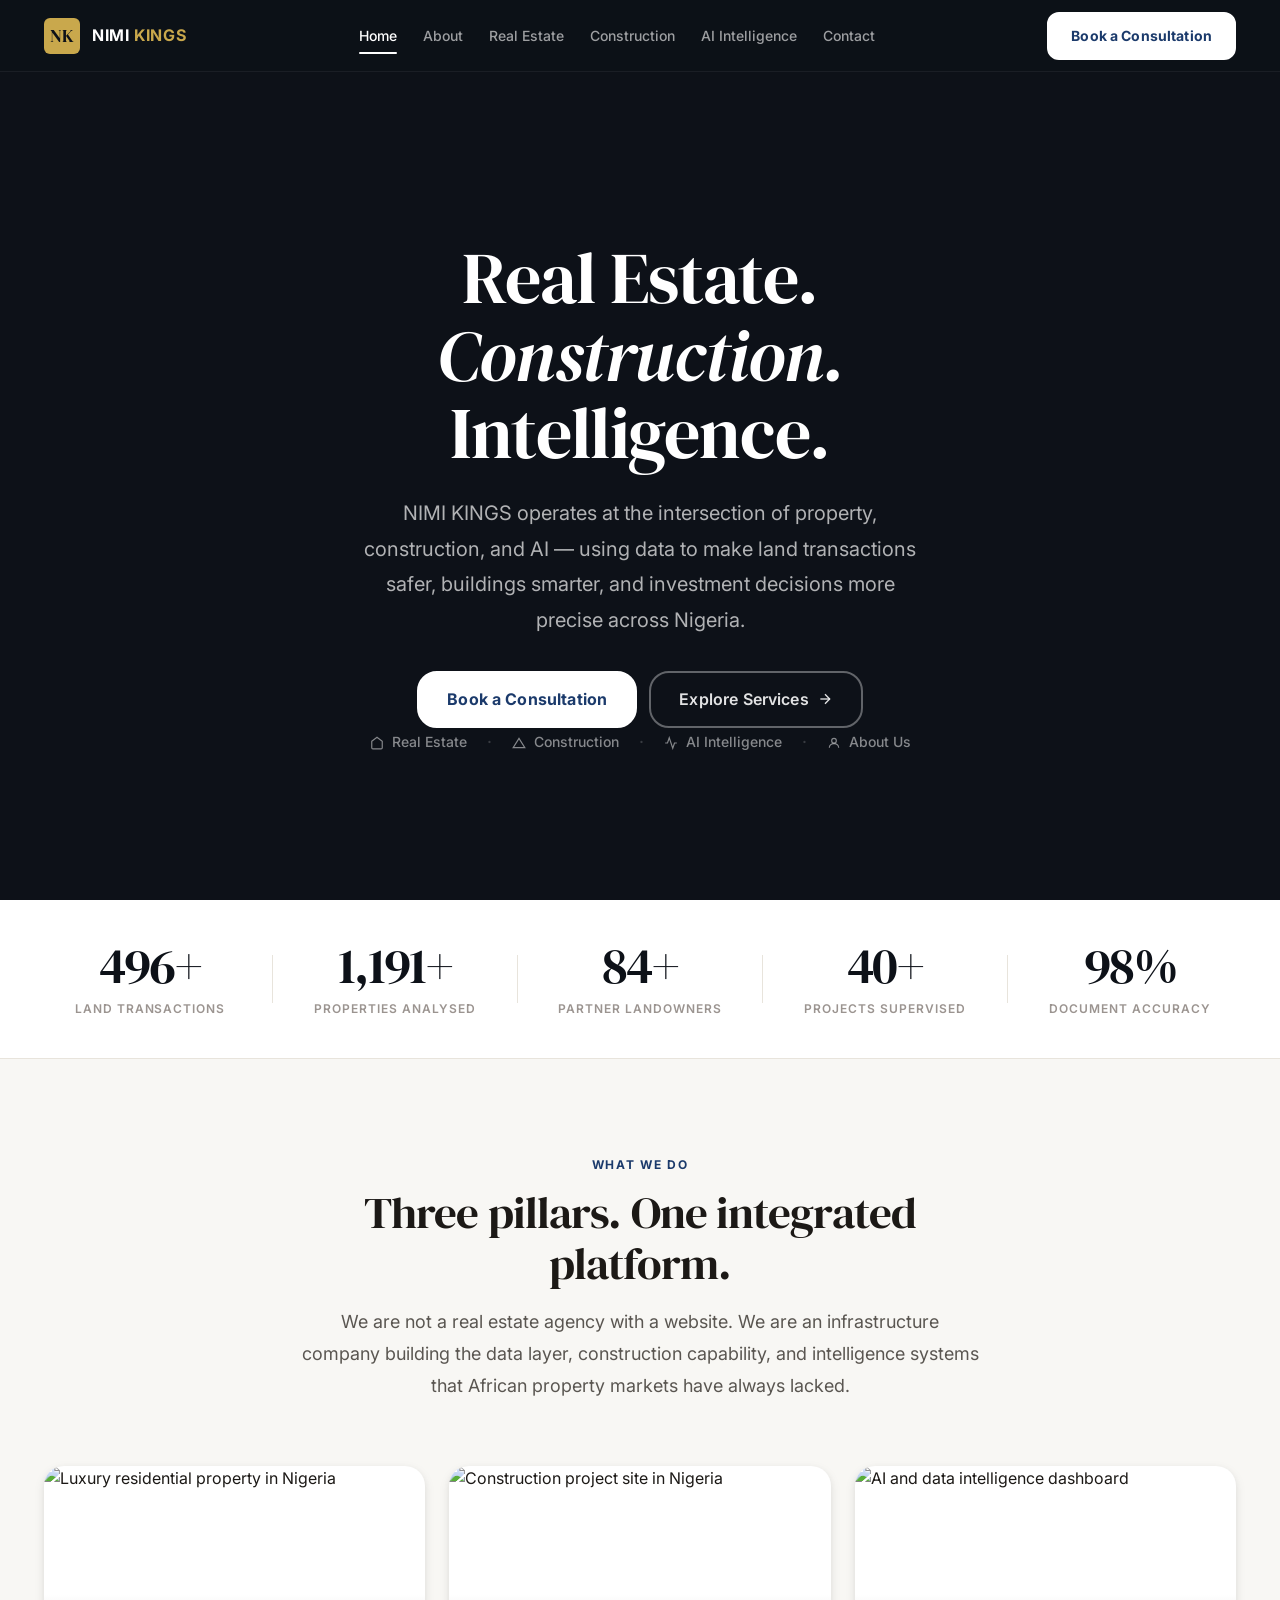
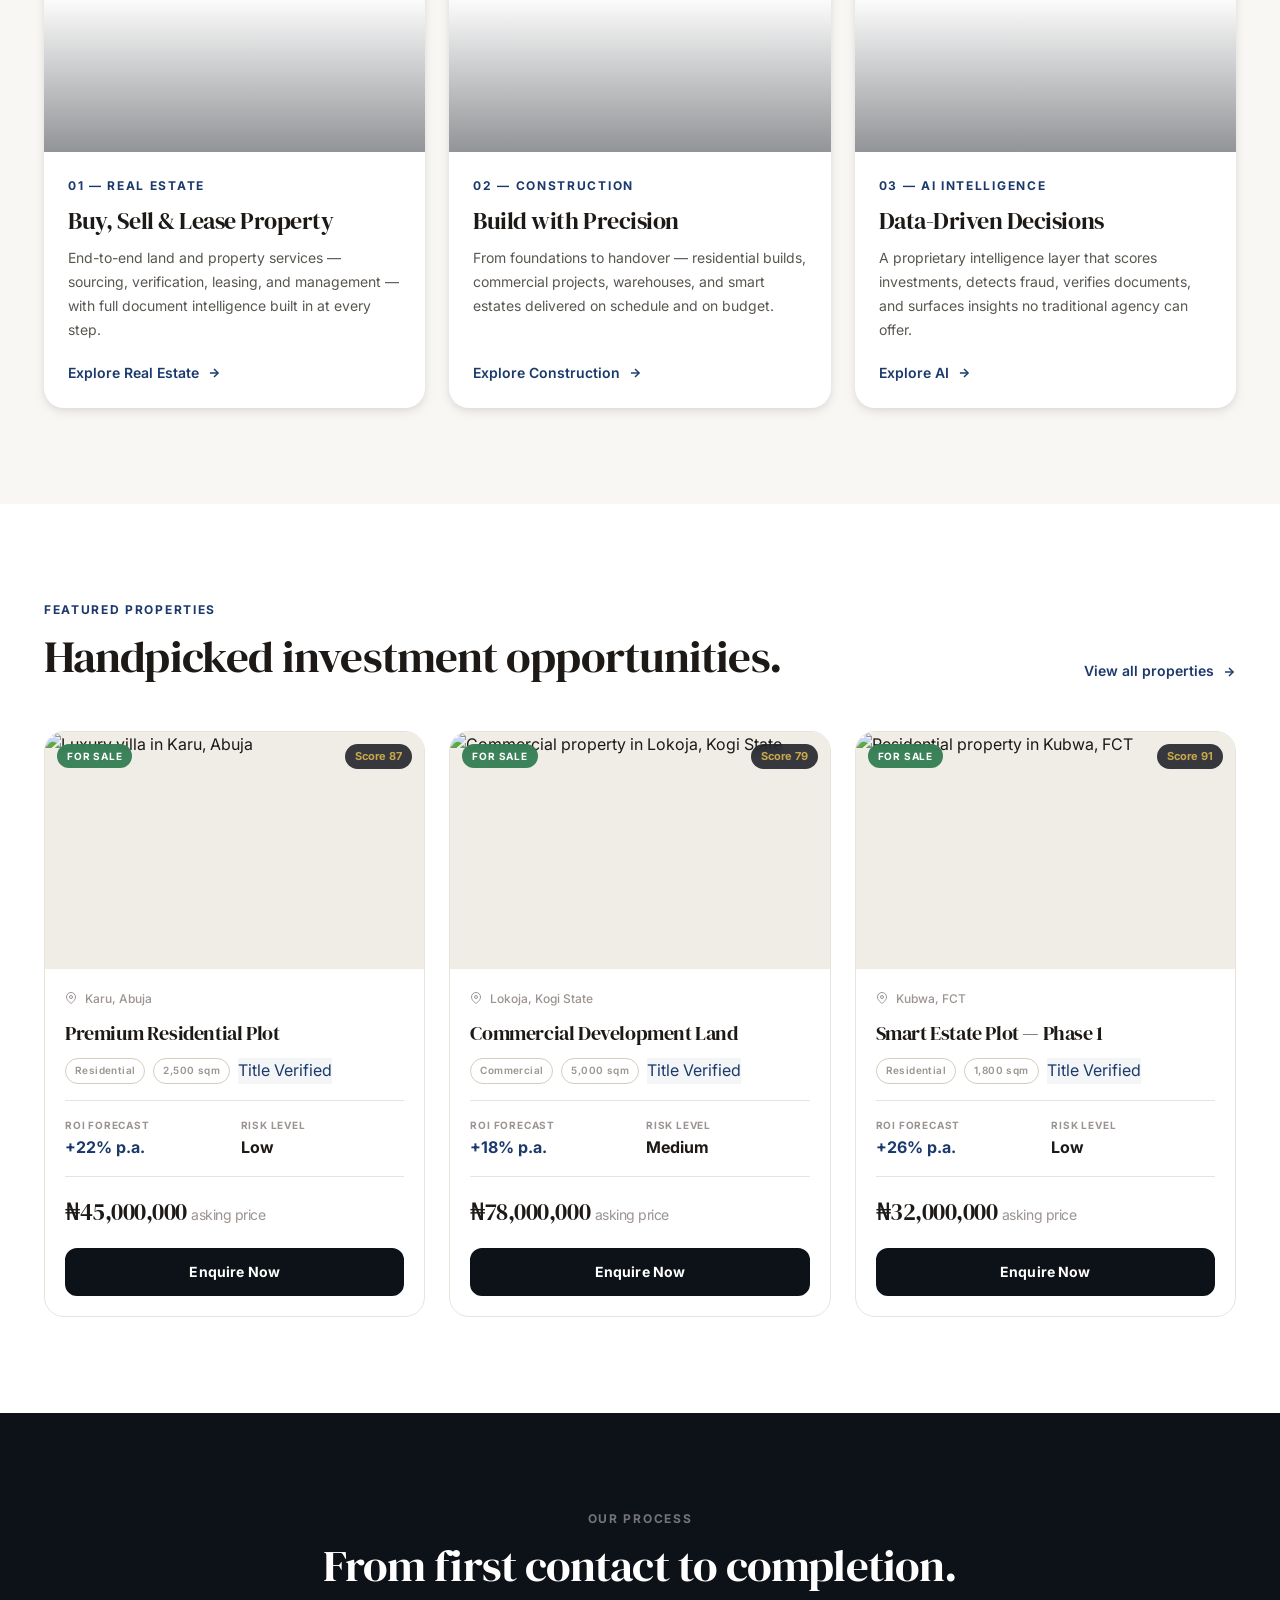
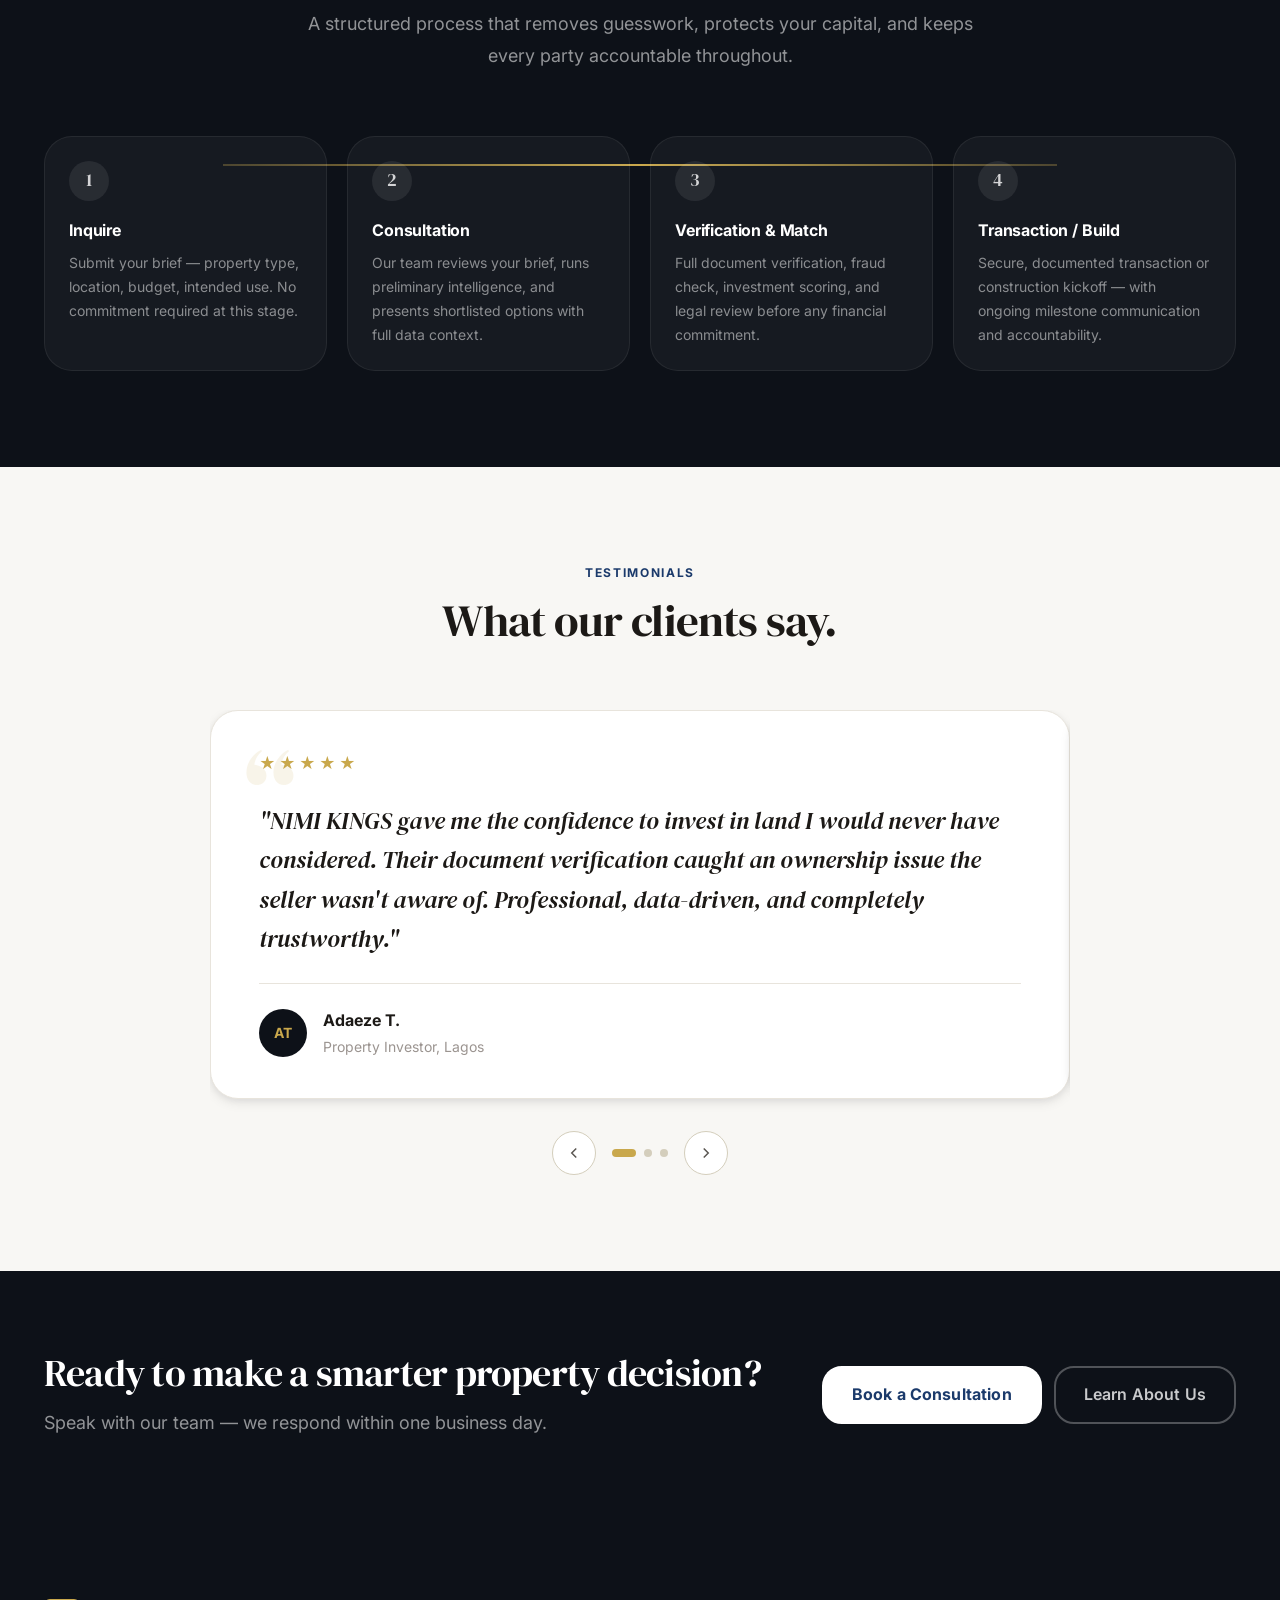
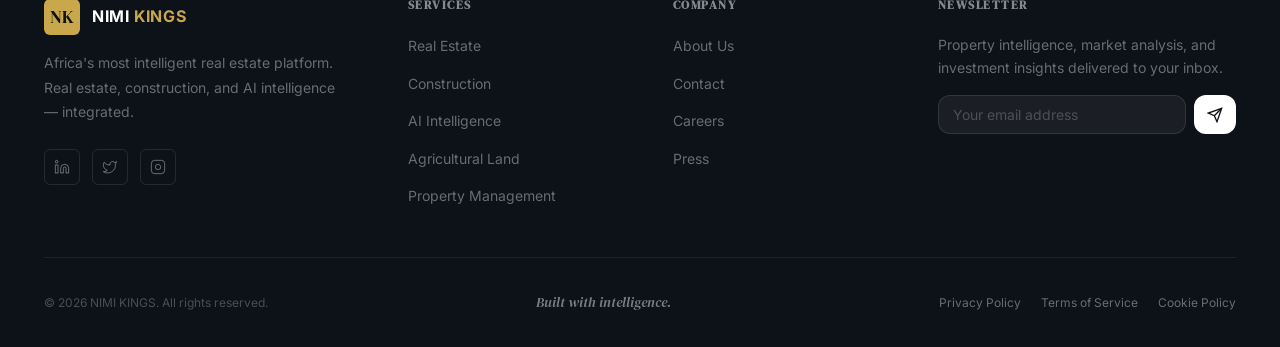
==== index.html @ 73f06b0c "first commit" ====
<!DOCTYPE html>
<html lang="en">
<head>
  <meta charset="UTF-8" />
  <meta name="viewport" content="width=device-width, initial-scale=1.0" />
  <meta name="description" content="NIMI KINGS — Africa's most intelligent real estate platform. Real estate, construction, and AI-powered property intelligence across Nigeria." />
  <title>NIMI KINGS — Real Estate. Construction. Intelligence.</title>
  <link rel="preconnect" href="https://fonts.googleapis.com" />
  <link rel="preconnect" href="https://fonts.gstatic.com" crossorigin />
  <link href="https://fonts.googleapis.com/css2?family=DM+Serif+Display:ital@0;1&family=Inter:wght@400;500;600;700;800&display=swap" rel="stylesheet" />
  <link rel="stylesheet" href="styles.css" />
</head>
<body>

  <!-- NAV -->
  <header class="site-header" id="site-header">
    <nav class="nav-container" aria-label="Main navigation">
      <a href="index.html" class="nav-logo" aria-label="NIMI KINGS home">
        <span class="logo-mark">NK</span>
        <span class="logo-text">NIMI <span class="logo-accent">KINGS</span></span>
      </a>
      <ul class="nav-links" role="list">
        <li><a href="index.html" class="nav-link active" aria-current="page">Home</a></li>
        <li><a href="about.html" class="nav-link">About</a></li>
        <li><a href="real-estate.html" class="nav-link">Real Estate</a></li>
        <li><a href="construction.html" class="nav-link">Construction</a></li>
        <li><a href="intelligence.html" class="nav-link">AI Intelligence</a></li>
        <li><a href="contact.html" class="nav-link">Contact</a></li>
      </ul>
      <div class="nav-actions">
        <a href="contact.html" class="btn btn-primary nav-cta">Book a Consultation</a>
        <button class="mobile-menu-toggle" id="mobile-menu-toggle" aria-label="Open menu" aria-expanded="false" aria-controls="mobile-nav" type="button">
          <span class="hamburger-bar"></span>
          <span class="hamburger-bar"></span>
          <span class="hamburger-bar"></span>
        </button>
      </div>
    </nav>
    <div class="mobile-nav" id="mobile-nav" aria-hidden="true">
      <ul class="mobile-nav-links" role="list">
        <li><a href="index.html" class="mobile-nav-link active" aria-current="page">Home</a></li>
        <li><a href="about.html" class="mobile-nav-link">About</a></li>
        <li><a href="real-estate.html" class="mobile-nav-link">Real Estate</a></li>
        <li><a href="construction.html" class="mobile-nav-link">Construction</a></li>
        <li><a href="intelligence.html" class="mobile-nav-link">AI Intelligence</a></li>
        <li><a href="contact.html" class="mobile-nav-link">Contact</a></li>
      </ul>
      <div class="mobile-nav-cta">
        <a href="contact.html" class="btn btn-primary btn-full">Book a Consultation</a>
      </div>
    </div>
  </header>

  <main>

    <!-- ============ HERO ============ -->
    <section class="hero" aria-label="Hero">
      <div class="hero-img-layer" aria-hidden="true" style="background-image: url('https://images.unsplash.com/photo-1600596542815-ffad4c1539a9?auto=format&fit=crop&w=1800&q=90');"></div>

      <div class="hero-inner">
        <div class="hero-center">
          <!-- <div class="hero-badge animate-fade-up">
            <span class="badge-dot" aria-hidden="true"></span>
            Africa's most intelligent property platform
          </div> -->
          <h1 class="hero-headline animate-fade-up delay-1">
            Real Estate.<br />
            <em>Construction.</em><br />
            Intelligence.
          </h1>
          <p class="hero-sub animate-fade-up delay-2">
            NIMI KINGS operates at the intersection of property, construction, and AI — using data to make land transactions safer, buildings smarter, and investment decisions more precise across Nigeria.
          </p>
          <div class="hero-actions animate-fade-up delay-3">
            <a href="contact.html" class="btn btn-gold btn-lg">Book a Consultation</a>
            <a href="real-estate.html" class="btn btn-ghost-white btn-lg">
              Explore Services
              <svg xmlns="http://www.w3.org/2000/svg" width="16" height="16" viewBox="0 0 24 24" fill="none" stroke="currentColor" stroke-width="2" aria-hidden="true"><line x1="5" y1="12" x2="19" y2="12"/><polyline points="12 5 19 12 12 19"/></svg>
            </a>
          </div>
          <nav class="hero-service-row animate-fade-up delay-4" aria-label="Quick links">
            <a href="real-estate.html" class="hero-service-link">
              <svg xmlns="http://www.w3.org/2000/svg" width="14" height="14" viewBox="0 0 24 24" fill="none" stroke="currentColor" stroke-width="2" aria-hidden="true"><path d="M3 9l9-7 9 7v11a2 2 0 0 1-2 2H5a2 2 0 0 1-2-2z"/></svg>
              Real Estate
            </a>
            <span class="hero-service-sep" aria-hidden="true">·</span>
            <a href="construction.html" class="hero-service-link">
              <svg xmlns="http://www.w3.org/2000/svg" width="14" height="14" viewBox="0 0 24 24" fill="none" stroke="currentColor" stroke-width="2" aria-hidden="true"><polygon points="2 20 22 20 12 4 2 20"/></svg>
              Construction
            </a>
            <span class="hero-service-sep" aria-hidden="true">·</span>
            <a href="intelligence.html" class="hero-service-link">
              <svg xmlns="http://www.w3.org/2000/svg" width="14" height="14" viewBox="0 0 24 24" fill="none" stroke="currentColor" stroke-width="2" aria-hidden="true"><polyline points="22 12 18 12 15 21 9 3 6 12 2 12"/></svg>
              AI Intelligence
            </a>
            <span class="hero-service-sep" aria-hidden="true">·</span>
            <a href="about.html" class="hero-service-link">
              <svg xmlns="http://www.w3.org/2000/svg" width="14" height="14" viewBox="0 0 24 24" fill="none" stroke="currentColor" stroke-width="2" aria-hidden="true"><circle cx="12" cy="8" r="4"/><path d="M4 20c0-4 3.6-7 8-7s8 3 8 7"/></svg>
              About Us
            </a>
          </nav>
        </div>

        <!-- JS carousel compat — visually hidden -->
        <div class="hero-cards" aria-hidden="true"></div>
      </div>

      <!-- Floating search bar -->
      <!-- <div class="hero-search-wrap" aria-label="Property search">
        <div class="hero-search">
          <div class="search-tabs" role="tablist" aria-label="Search type">
            <button class="search-tab active" role="tab" aria-selected="true" type="button">Buy</button>
            <button class="search-tab" role="tab" aria-selected="false" type="button">Rent</button>
            <button class="search-tab" role="tab" aria-selected="false" type="button">Build</button>
          </div>
          <div class="search-divider" aria-hidden="true"></div>
          <input class="search-input" type="text" placeholder="Enter a city, LGA, or property type…" aria-label="Search properties" />
          <button class="btn btn-dark" type="button" aria-label="Search">
            <svg xmlns="http://www.w3.org/2000/svg" width="16" height="16" viewBox="0 0 24 24" fill="none" stroke="currentColor" stroke-width="2.5" aria-hidden="true"><circle cx="11" cy="11" r="8"/><line x1="21" y1="21" x2="16.65" y2="16.65"/></svg>
            Search
          </button>
        </div>
      </div> -->
    </section>

    <!-- ============ STATS BAR ============ -->
    <section class="stats-bar" aria-label="Key metrics">
      <div class="container">
        <div class="stats-grid">
          <div class="stat-item animate-fade-up">
            <span class="stat-number" data-target="500" data-suffix="+">0+</span>
            <span class="stat-label">Land Transactions</span>
          </div>
          <div class="stat-divider" aria-hidden="true"></div>
          <div class="stat-item animate-fade-up delay-1">
            <span class="stat-number" data-target="1200" data-suffix="+">0+</span>
            <span class="stat-label">Properties Analysed</span>
          </div>
          <div class="stat-divider" aria-hidden="true"></div>
          <div class="stat-item animate-fade-up delay-2">
            <span class="stat-number" data-target="85" data-suffix="+">0+</span>
            <span class="stat-label">Partner Landowners</span>
          </div>
          <div class="stat-divider" aria-hidden="true"></div>
          <div class="stat-item animate-fade-up delay-3">
            <span class="stat-number" data-target="40" data-suffix="+">0+</span>
            <span class="stat-label">Projects Supervised</span>
          </div>
          <div class="stat-divider" aria-hidden="true"></div>
          <div class="stat-item animate-fade-up delay-4">
            <span class="stat-number" data-target="99" data-suffix="%">0%</span>
            <span class="stat-label">Document Accuracy</span>
          </div>
        </div>
      </div>
    </section>

    <!-- ============ THREE PILLARS ============ -->
    <section class="pillars" aria-label="Core pillars">
      <div class="container">
        <div class="section-header animate-fade-up">
          <span class="section-label">What We Do</span>
          <h2 class="section-title">Three pillars. One integrated platform.</h2>
          <p class="section-subtitle">We are not a real estate agency with a website. We are an infrastructure company building the data layer, construction capability, and intelligence systems that African property markets have always lacked.</p>
        </div>
        <div class="pillars-grid">
          <a href="real-estate.html" class="pillar-img-card animate-fade-up delay-1">
            <div class="pillar-img-wrap">
              <img src="https://images.unsplash.com/photo-1560518883-ce09059eeffa?auto=format&fit=crop&w=800&q=85" alt="Luxury residential property in Nigeria" loading="lazy" />
            </div>
            <div class="pillar-img-body">
              <span class="section-label" style="margin-bottom:0;">01 — Real Estate</span>
              <h3 class="pillar-img-title">Buy, Sell &amp; Lease Property</h3>
              <p class="pillar-img-desc">End-to-end land and property services — sourcing, verification, leasing, and management — with full document intelligence built in at every step.</p>
              <span class="pillar-img-cta">
                Explore Real Estate
                <svg xmlns="http://www.w3.org/2000/svg" width="14" height="14" viewBox="0 0 24 24" fill="none" stroke="currentColor" stroke-width="2.5" aria-hidden="true"><line x1="5" y1="12" x2="19" y2="12"/><polyline points="12 5 19 12 12 19"/></svg>
              </span>
            </div>
          </a>

          <a href="construction.html" class="pillar-img-card animate-fade-up delay-2">
            <div class="pillar-img-wrap">
              <img src="https://images.unsplash.com/photo-1541888946425-d81bb19240f5?auto=format&fit=crop&w=800&q=85" alt="Construction project site in Nigeria" loading="lazy" />
            </div>
            <div class="pillar-img-body">
              <span class="section-label" style="margin-bottom:0;">02 — Construction</span>
              <h3 class="pillar-img-title">Build with Precision</h3>
              <p class="pillar-img-desc">From foundations to handover — residential builds, commercial projects, warehouses, and smart estates delivered on schedule and on budget.</p>
              <span class="pillar-img-cta">
                Explore Construction
                <svg xmlns="http://www.w3.org/2000/svg" width="14" height="14" viewBox="0 0 24 24" fill="none" stroke="currentColor" stroke-width="2.5" aria-hidden="true"><line x1="5" y1="12" x2="19" y2="12"/><polyline points="12 5 19 12 12 19"/></svg>
              </span>
            </div>
          </a>

          <a href="intelligence.html" class="pillar-img-card animate-fade-up delay-3">
            <div class="pillar-img-wrap">
              <img src="https://images.unsplash.com/photo-1551288049-bebda4e38f71?auto=format&fit=crop&w=800&q=85" alt="AI and data intelligence dashboard" loading="lazy" />
            </div>
            <div class="pillar-img-body">
              <span class="section-label" style="margin-bottom:0;">03 — AI Intelligence</span>
              <h3 class="pillar-img-title">Data-Driven Decisions</h3>
              <p class="pillar-img-desc">A proprietary intelligence layer that scores investments, detects fraud, verifies documents, and surfaces insights no traditional agency can offer.</p>
              <span class="pillar-img-cta">
                Explore AI
                <svg xmlns="http://www.w3.org/2000/svg" width="14" height="14" viewBox="0 0 24 24" fill="none" stroke="currentColor" stroke-width="2.5" aria-hidden="true"><line x1="5" y1="12" x2="19" y2="12"/><polyline points="12 5 19 12 12 19"/></svg>
              </span>
            </div>
          </a>
        </div>
      </div>
    </section>

    <!-- ============ FEATURED LISTINGS ============ -->
    <section class="feat-listings" aria-label="Featured properties">
      <div class="container">
        <div class="feat-listings-header animate-fade-up">
          <div class="feat-listings-header-left">
            <span class="eyebrow">Featured Properties</span>
            <h2>Handpicked investment opportunities.</h2>
          </div>
          <a href="real-estate.html" class="feat-view-all" aria-label="View all properties">
            View all properties
            <svg xmlns="http://www.w3.org/2000/svg" width="14" height="14" viewBox="0 0 24 24" fill="none" stroke="currentColor" stroke-width="2.5" aria-hidden="true"><line x1="5" y1="12" x2="19" y2="12"/><polyline points="12 5 19 12 12 19"/></svg>
          </a>
        </div>
        <div class="listing-grid">
          <!-- Card 1 -->
          <article class="listing-card animate-fade-up delay-1">
            <div class="listing-img">
              <img src="https://images.unsplash.com/photo-1564013799919-ab600027ffc6?auto=format&fit=crop&w=800&q=85" alt="Luxury villa in Karu, Abuja" loading="lazy" />
              <span class="listing-status-badge">For Sale</span>
              <span class="listing-score-badge">Score 87</span>
            </div>
            <div class="listing-body">
              <div class="listing-location">
                <svg xmlns="http://www.w3.org/2000/svg" width="12" height="12" viewBox="0 0 24 24" fill="none" stroke="currentColor" stroke-width="2" aria-hidden="true"><path d="M21 10c0 7-9 13-9 13s-9-6-9-13a9 9 0 0 1 18 0z"/><circle cx="12" cy="10" r="3"/></svg>
                Karu, Abuja
              </div>
              <h3 class="listing-title">Premium Residential Plot</h3>
              <div class="listing-tags">
                <span class="listing-tag">Residential</span>
                <span class="listing-tag">2,500 sqm</span>
                <span class="listing-tag-accent">Title Verified</span>
              </div>
              <div class="listing-metrics">
                <div class="listing-metric">
                  <span class="metric-label">ROI Forecast</span>
                  <span class="metric-value metric-value-accent">+22% p.a.</span>
                </div>
                <div class="listing-metric">
                  <span class="metric-label">Risk Level</span>
                  <span class="metric-value">Low</span>
                </div>
              </div>
              <div class="listing-price">₦45,000,000 <span class="listing-price-label">asking price</span></div>
              <a href="contact.html" class="btn btn-dark btn-full">Enquire Now</a>
            </div>
          </article>

          <!-- Card 2 -->
          <article class="listing-card animate-fade-up delay-2">
            <div class="listing-img">
              <img src="https://images.unsplash.com/photo-1512917774080-9991f1c4c750?auto=format&fit=crop&w=800&q=85" alt="Commercial property in Lokoja, Kogi State" loading="lazy" />
              <span class="listing-status-badge">For Sale</span>
              <span class="listing-score-badge">Score 79</span>
            </div>
            <div class="listing-body">
              <div class="listing-location">
                <svg xmlns="http://www.w3.org/2000/svg" width="12" height="12" viewBox="0 0 24 24" fill="none" stroke="currentColor" stroke-width="2" aria-hidden="true"><path d="M21 10c0 7-9 13-9 13s-9-6-9-13a9 9 0 0 1 18 0z"/><circle cx="12" cy="10" r="3"/></svg>
                Lokoja, Kogi State
              </div>
              <h3 class="listing-title">Commercial Development Land</h3>
              <div class="listing-tags">
                <span class="listing-tag">Commercial</span>
                <span class="listing-tag">5,000 sqm</span>
                <span class="listing-tag-accent">Title Verified</span>
              </div>
              <div class="listing-metrics">
                <div class="listing-metric">
                  <span class="metric-label">ROI Forecast</span>
                  <span class="metric-value metric-value-accent">+18% p.a.</span>
                </div>
                <div class="listing-metric">
                  <span class="metric-label">Risk Level</span>
                  <span class="metric-value">Medium</span>
                </div>
              </div>
              <div class="listing-price">₦78,000,000 <span class="listing-price-label">asking price</span></div>
              <a href="contact.html" class="btn btn-dark btn-full">Enquire Now</a>
            </div>
          </article>

          <!-- Card 3 -->
          <article class="listing-card animate-fade-up delay-3">
            <div class="listing-img">
              <img src="https://images.unsplash.com/photo-1600585154340-be6161a56a0c?auto=format&fit=crop&w=800&q=85" alt="Residential property in Kubwa, FCT" loading="lazy" />
              <span class="listing-status-badge">For Sale</span>
              <span class="listing-score-badge">Score 91</span>
            </div>
            <div class="listing-body">
              <div class="listing-location">
                <svg xmlns="http://www.w3.org/2000/svg" width="12" height="12" viewBox="0 0 24 24" fill="none" stroke="currentColor" stroke-width="2" aria-hidden="true"><path d="M21 10c0 7-9 13-9 13s-9-6-9-13a9 9 0 0 1 18 0z"/><circle cx="12" cy="10" r="3"/></svg>
                Kubwa, FCT
              </div>
              <h3 class="listing-title">Smart Estate Plot — Phase 1</h3>
              <div class="listing-tags">
                <span class="listing-tag">Residential</span>
                <span class="listing-tag">1,800 sqm</span>
                <span class="listing-tag-accent">Title Verified</span>
              </div>
              <div class="listing-metrics">
                <div class="listing-metric">
                  <span class="metric-label">ROI Forecast</span>
                  <span class="metric-value metric-value-accent">+26% p.a.</span>
                </div>
                <div class="listing-metric">
                  <span class="metric-label">Risk Level</span>
                  <span class="metric-value">Low</span>
                </div>
              </div>
              <div class="listing-price">₦32,000,000 <span class="listing-price-label">asking price</span></div>
              <a href="contact.html" class="btn btn-dark btn-full">Enquire Now</a>
            </div>
          </article>
        </div>
      </div>
    </section>

    <!-- ============ HOW IT WORKS ============ -->
    <section class="how-it-works" aria-label="How it works">
      <div class="container">
        <div class="section-header animate-fade-up">
          <span class="section-label">Our Process</span>
          <h2 class="section-title">From first contact to completion.</h2>
          <p class="section-subtitle">A structured process that removes guesswork, protects your capital, and keeps every party accountable throughout.</p>
        </div>
        <div class="how-steps animate-fade-up delay-1">
          <div class="how-step">
            <div class="how-step-num" aria-hidden="true">1</div>
            <h4>Inquire</h4>
            <p>Submit your brief — property type, location, budget, intended use. No commitment required at this stage.</p>
          </div>
          <div class="how-step">
            <div class="how-step-num" aria-hidden="true">2</div>
            <h4>Consultation</h4>
            <p>Our team reviews your brief, runs preliminary intelligence, and presents shortlisted options with full data context.</p>
          </div>
          <div class="how-step">
            <div class="how-step-num" aria-hidden="true">3</div>
            <h4>Verification &amp; Match</h4>
            <p>Full document verification, fraud check, investment scoring, and legal review before any financial commitment.</p>
          </div>
          <div class="how-step">
            <div class="how-step-num" aria-hidden="true">4</div>
            <h4>Transaction / Build</h4>
            <p>Secure, documented transaction or construction kickoff — with ongoing milestone communication and accountability.</p>
          </div>
        </div>
      </div>
    </section>

    <!-- ============ TESTIMONIALS ============ -->
    <section class="testimonials" aria-label="Client testimonials">
      <div class="container">
        <div class="section-header animate-fade-up">
          <span class="section-label">Testimonials</span>
          <h2 class="section-title">What our clients say.</h2>
        </div>
        <div class="testimonials-carousel animate-fade-up delay-1" role="region" aria-label="Testimonials" aria-live="polite">
          <div class="testimonials-track" id="testimonials-track">
            <div class="testimonial-card" role="article">
              <div class="testimonial-stars" aria-label="5 out of 5 stars">★★★★★</div>
              <p class="testimonial-text">"NIMI KINGS gave me the confidence to invest in land I would never have considered. Their document verification caught an ownership issue the seller wasn't aware of. Professional, data-driven, and completely trustworthy."</p>
              <div class="testimonial-author">
                <div class="author-avatar" aria-hidden="true">AT</div>
                <div>
                  <div class="author-name">Adaeze T.</div>
                  <div class="author-role">Property Investor, Lagos</div>
                </div>
              </div>
            </div>
            <div class="testimonial-card" role="article">
              <div class="testimonial-stars" aria-label="5 out of 5 stars">★★★★★</div>
              <p class="testimonial-text">"The construction team delivered on time, on budget, and the quality exceeded our expectations. The project dashboard kept me updated — I never had to chase for information once."</p>
              <div class="testimonial-author">
                <div class="author-avatar" aria-hidden="true">KO</div>
                <div>
                  <div class="author-name">Kola O.</div>
                  <div class="author-role">Property Developer, Abuja</div>
                </div>
              </div>
            </div>
            <div class="testimonial-card" role="article">
              <div class="testimonial-stars" aria-label="5 out of 5 stars">★★★★★</div>
              <p class="testimonial-text">"I came with idle agricultural land and no plan. NIMI KINGS matched me with a commercial farming partner within three months. The land now generates income. A different kind of real estate company."</p>
              <div class="testimonial-author">
                <div class="author-avatar" aria-hidden="true">IM</div>
                <div>
                  <div class="author-name">Ibrahim M.</div>
                  <div class="author-role">Landowner, Kogi State</div>
                </div>
              </div>
            </div>
          </div>
          <div class="carousel-controls">
            <button class="carousel-btn" id="carousel-prev" aria-label="Previous testimonial" type="button">
              <svg xmlns="http://www.w3.org/2000/svg" width="18" height="18" viewBox="0 0 24 24" fill="none" stroke="currentColor" stroke-width="2" aria-hidden="true"><polyline points="15 18 9 12 15 6"/></svg>
            </button>
            <div class="carousel-dots" role="tablist" aria-label="Testimonial pages">
              <button class="carousel-dot active" role="tab" aria-label="Testimonial 1" aria-selected="true" data-index="0" type="button"></button>
              <button class="carousel-dot" role="tab" aria-label="Testimonial 2" aria-selected="false" data-index="1" type="button"></button>
              <button class="carousel-dot" role="tab" aria-label="Testimonial 3" aria-selected="false" data-index="2" type="button"></button>
            </div>
            <button class="carousel-btn" id="carousel-next" aria-label="Next testimonial" type="button">
              <svg xmlns="http://www.w3.org/2000/svg" width="18" height="18" viewBox="0 0 24 24" fill="none" stroke="currentColor" stroke-width="2" aria-hidden="true"><polyline points="9 18 15 12 9 6"/></svg>
            </button>
          </div>
        </div>
      </div>
    </section>

    <!-- ============ HOME CTA BAND — Gold ============ -->
    <section class="home-cta" aria-label="Call to action">
      <div class="container">
        <div class="home-cta-inner">
          <div>
            <h2>Ready to make a smarter property decision?</h2>
            <p>Speak with our team — we respond within one business day.</p>
          </div>
          <div class="home-cta-actions">
            <a href="contact.html" class="btn btn-dark btn-lg">Book a Consultation</a>
            <a href="about.html" class="btn btn-ghost-dark btn-lg">Learn About Us</a>
          </div>
        </div>
      </div>
    </section>

  </main>

  <!-- FOOTER -->
  <footer class="site-footer" role="contentinfo">
    <div class="container">
      <div class="footer-top">
        <div>
          <a href="index.html" class="nav-logo footer-logo" aria-label="NIMI KINGS home">
            <span class="logo-mark">NK</span>
            <span class="logo-text">NIMI <span class="logo-accent">KINGS</span></span>
          </a>
          <p class="footer-tagline">Africa's most intelligent real estate platform. Real estate, construction, and AI intelligence — integrated.</p>
          <div class="footer-socials" aria-label="Social media links">
            <a href="#" class="social-link" aria-label="LinkedIn" rel="noopener noreferrer">
              <svg xmlns="http://www.w3.org/2000/svg" width="16" height="16" viewBox="0 0 24 24" fill="none" stroke="currentColor" stroke-width="1.5" aria-hidden="true"><path d="M16 8a6 6 0 0 1 6 6v7h-4v-7a2 2 0 0 0-2-2 2 2 0 0 0-2 2v7h-4v-7a6 6 0 0 1 6-6z"/><rect x="2" y="9" width="4" height="12"/><circle cx="4" cy="4" r="2"/></svg>
            </a>
            <a href="#" class="social-link" aria-label="Twitter / X" rel="noopener noreferrer">
              <svg xmlns="http://www.w3.org/2000/svg" width="16" height="16" viewBox="0 0 24 24" fill="none" stroke="currentColor" stroke-width="1.5" aria-hidden="true"><path d="M22 4s-.7 2.1-2 3.4c1.6 10-9.4 17.3-18 11.6 2.2.1 4.4-.6 6-2C3 15.5.5 9.6 3 5c2.2 2.6 5.6 4.1 9 4-.9-4.2 4-6.6 7-3.8 1.1 0 3-1.2 3-1.2z"/></svg>
            </a>
            <a href="#" class="social-link" aria-label="Instagram" rel="noopener noreferrer">
              <svg xmlns="http://www.w3.org/2000/svg" width="16" height="16" viewBox="0 0 24 24" fill="none" stroke="currentColor" stroke-width="1.5" aria-hidden="true"><rect x="2" y="2" width="20" height="20" rx="5" ry="5"/><path d="M16 11.37A4 4 0 1 1 12.63 8 4 4 0 0 1 16 11.37z"/><line x1="17.5" y1="6.5" x2="17.51" y2="6.5"/></svg>
            </a>
          </div>
        </div>
        <nav class="footer-nav" aria-label="Footer navigation">
          <div>
            <h3 class="footer-nav-title">Services</h3>
            <ul class="footer-nav-list" role="list">
              <li><a href="real-estate.html" class="footer-link">Real Estate</a></li>
              <li><a href="construction.html" class="footer-link">Construction</a></li>
              <li><a href="intelligence.html" class="footer-link">AI Intelligence</a></li>
              <li><a href="real-estate.html" class="footer-link">Agricultural Land</a></li>
              <li><a href="real-estate.html" class="footer-link">Property Management</a></li>
            </ul>
          </div>
          <div>
            <h3 class="footer-nav-title">Company</h3>
            <ul class="footer-nav-list" role="list">
              <li><a href="about.html" class="footer-link">About Us</a></li>
              <li><a href="contact.html" class="footer-link">Contact</a></li>
              <li><a href="#" class="footer-link">Careers</a></li>
              <li><a href="#" class="footer-link">Press</a></li>
            </ul>
          </div>
          <div>
            <h3 class="footer-nav-title">Newsletter</h3>
            <p class="footer-newsletter-desc">Property intelligence, market analysis, and investment insights delivered to your inbox.</p>
            <form class="newsletter-wrap" id="newsletter-form" aria-label="Newsletter signup">
              <input type="email" class="newsletter-input" placeholder="Your email address" aria-label="Email for newsletter" required />
              <button type="submit" class="newsletter-btn" aria-label="Subscribe">
                <svg xmlns="http://www.w3.org/2000/svg" width="16" height="16" viewBox="0 0 24 24" fill="none" stroke="currentColor" stroke-width="2" aria-hidden="true"><line x1="22" y1="2" x2="11" y2="13"/><polygon points="22 2 15 22 11 13 2 9 22 2"/></svg>
              </button>
            </form>
          </div>
        </nav>
      </div>
      <div class="footer-bottom">
        <p class="footer-copy">&copy; 2026 NIMI KINGS. All rights reserved.</p>
        <p class="footer-made">Built with intelligence.</p>
        <div class="footer-legal">
          <a href="#" class="footer-link">Privacy Policy</a>
          <a href="#" class="footer-link">Terms of Service</a>
          <a href="#" class="footer-link">Cookie Policy</a>
        </div>
      </div>
    </div>
  </footer>

  <script src="script.js"></script>
  <script>
    /* Search tab active state */
    document.querySelectorAll('.search-tab').forEach(tab => {
      tab.addEventListener('click', function () {
        document.querySelectorAll('.search-tab').forEach(t => {
          t.classList.remove('active');
          t.setAttribute('aria-selected', 'false');
        });
        this.classList.add('active');
        this.setAttribute('aria-selected', 'true');
      });
    });
  </script>
</body>
</html>
---- styles.css ----
/* ============================================================
   NIMI KINGS — styles.css
   Premium Real Estate Platform — Navy + Gold
   Benchmark: Compass · Luxury Presence · Zillow
   ============================================================ */

/* ===== DESIGN TOKENS ===== */
:root {
  /* Brand */
  --color-navy:       #0D1118;
  --color-navy-light: #1A2540;
  --color-navy-mid:   #243255;
  --color-gold:       #C9A84C;
  --color-gold-light: #E8C96A;
  --color-gold-pale:  #FDF9EE;

  /* Backgrounds */
  --bg-base:     #FFFFFF;
  --bg-surface:  #F8F7F4;
  --bg-elevated: #F0EDE6;
  --bg-dark:     #0D1118;
  --bg-dark-2:   #1A2540;

  /* Legacy accent aliases (keep JS/HTML compat) */
  --accent:       #0D1118;
  --accent-hover: #1A2540;
  --accent-light: #FDF9EE;
  --accent-mid:   #C9A84C;

  /* Borders */
  --border:      #E8E4DC;
  --border-dark: #D4CEBC;

  /* Text */
  --text-primary:   #1C1916;
  --text-secondary: #5A5651;
  --text-muted:     #9B9490;
  --text-on-dark:   rgba(255,255,255,0.85);
  --text-on-accent: #FFFFFF;

  /* Semantic */
  --color-success: #2D7A4F;
  --color-warning: #B45309;
  --color-danger:  #BE1D2C;
  --color-safe:    #2D7A4F;

  /* Spacing */
  --space-1:  4px;   --space-2:  8px;   --space-3:  12px;
  --space-4:  16px;  --space-5:  20px;  --space-6:  24px;
  --space-8:  32px;  --space-10: 40px;  --space-12: 48px;
  --space-16: 64px;  --space-20: 80px;  --space-24: 96px;
  --space-32: 128px;

  /* Type */
  --font-display: 'DM Serif Display', Georgia, serif;
  --font-sans:    'Inter', system-ui, -apple-system, BlinkMacSystemFont, sans-serif;

  --text-xs:   0.75rem;   --text-sm:   0.875rem;  --text-base: 1rem;
  --text-lg:   1.125rem;  --text-xl:   1.25rem;   --text-2xl:  1.5rem;
  --text-3xl:  1.875rem;  --text-4xl:  2.25rem;   --text-5xl:  3rem;
  --text-6xl:  3.75rem;   --text-7xl:  4.5rem;

  /* Radii */
  --radius-sm:   6px;   --radius-md:   12px;
  --radius-lg:   20px;  --radius-xl:   28px;
  --radius-full: 9999px;

  /* Shadows */
  --shadow-xs: 0 1px 3px rgba(13,17,24,0.06), 0 1px 2px rgba(13,17,24,0.04);
  --shadow-sm: 0 4px 12px rgba(13,17,24,0.08), 0 2px 6px rgba(13,17,24,0.05);
  --shadow-md: 0 8px 24px rgba(13,17,24,0.10), 0 4px 10px rgba(13,17,24,0.07);
  --shadow-lg: 0 16px 48px rgba(13,17,24,0.15), 0 8px 24px rgba(13,17,24,0.10);

  /* Transitions */
  --transition-fast: 150ms ease;
  --transition-base: 240ms ease;
  --transition-slow: 380ms cubic-bezier(0.22, 1, 0.36, 1);

  /* Layout */
  --nav-height:    72px;
  --container-max: 1240px;
  --container-pad: 24px;
}

/* ===== RESET ===== */
*, *::before, *::after { box-sizing: border-box; margin: 0; padding: 0; }
html { scroll-behavior: smooth; -webkit-text-size-adjust: 100%; }

body {
  font-family: var(--font-sans);
  background: var(--bg-base);
  color: var(--text-primary);
  line-height: 1.6;
  font-size: var(--text-base);
  -webkit-font-smoothing: antialiased;
  -moz-osx-font-smoothing: grayscale;
  overflow-x: hidden;
}

img { display: block; max-width: 100%; }
a   { color: inherit; text-decoration: none; }
button { cursor: pointer; font-family: inherit; border: none; background: none; }
ul, ol { list-style: none; }

:focus-visible {
  outline: 2px solid var(--color-gold);
  outline-offset: 3px;
  border-radius: var(--radius-sm);
}

::selection { background: rgba(201,168,76,0.18); color: var(--color-navy); }

/* ===== LAYOUT ===== */
.container {
  max-width: var(--container-max);
  margin: 0 auto;
  padding: 0 var(--container-pad);
  width: 100%;
}

/* ===== TYPOGRAPHY ===== */
h1, h2, h3, h4, h5 {
  font-family: var(--font-display);
  line-height: 1.15;
  letter-spacing: -0.02em;
  color: var(--text-primary);
  font-weight: 400;
}
h1 { font-size: clamp(2.4rem, 5.5vw, var(--text-7xl)); }
h2 { font-size: clamp(1.9rem, 3.5vw, var(--text-5xl)); }
h3 { font-size: clamp(1.4rem, 2.5vw, var(--text-3xl)); }
h4 { font-size: var(--text-xl); font-family: var(--font-sans); font-weight: 700; letter-spacing: -0.01em; }
p  { color: var(--text-secondary); line-height: 1.78; }

/* ===== BUTTONS ===== */
.btn {
  display: inline-flex;
  align-items: center;
  gap: var(--space-2);
  padding: 11px 22px;
  border-radius: var(--radius-md);
  font-family: var(--font-sans);
  font-size: var(--text-sm);
  font-weight: 600;
  letter-spacing: 0.01em;
  border: 2px solid transparent;
  transition: all var(--transition-base);
  cursor: pointer;
  white-space: nowrap;
  text-decoration: none;
}

/* Gold primary — the flagship button */
.btn-primary,
.btn-gold {
  background: var(--color-gold);
  color: var(--color-navy);
  border-color: var(--color-gold);
  font-weight: 700;
}
.btn-primary:hover,
.btn-gold:hover {
  background: var(--color-gold-light);
  border-color: var(--color-gold-light);
  transform: translateY(-1px);
  box-shadow: 0 6px 20px rgba(201,168,76,0.30);
}

/* Dark button — navy bg white text */
.btn-dark {
  background: var(--color-navy);
  color: #FFFFFF;
  border-color: var(--color-navy);
  font-weight: 700;
}
.btn-dark:hover {
  background: var(--color-navy-light);
  border-color: var(--color-navy-light);
  transform: translateY(-1px);
}

/* White button — for use on dark/gold backgrounds */
.btn-white {
  background: #FFFFFF;
  color: var(--color-navy);
  border-color: #FFFFFF;
  font-weight: 700;
}
.btn-white:hover {
  background: var(--color-gold-pale);
  border-color: var(--color-gold-pale);
  transform: translateY(-1px);
}

/* Ghost gold — gold border, gold text, transparent */
.btn-outline,
.btn-ghost-gold {
  background: transparent;
  color: var(--color-gold);
  border-color: var(--color-gold);
}
.btn-outline:hover,
.btn-ghost-gold:hover {
  background: var(--color-gold);
  color: var(--color-navy);
  transform: translateY(-1px);
}

/* Ghost white — for dark backgrounds */
.btn-ghost,
.btn-ghost-white {
  background: transparent;
  color: rgba(255,255,255,0.88);
  border-color: rgba(255,255,255,0.35);
}
.btn-ghost:hover,
.btn-ghost-white:hover {
  border-color: rgba(255,255,255,0.7);
  background: rgba(255,255,255,0.08);
}

/* Ghost dark — for gold/light backgrounds */
.btn-ghost-dark {
  background: transparent;
  color: var(--color-navy);
  border-color: rgba(13,17,24,0.35);
}
.btn-ghost-dark:hover {
  border-color: var(--color-navy);
  background: rgba(13,17,24,0.06);
}

.btn-lg {
  padding: 14px 28px;
  font-size: var(--text-base);
  border-radius: var(--radius-lg);
}
.btn-full { width: 100%; justify-content: center; }

/* ===== SECTION SHARED ===== */
section { padding: var(--space-24) 0; }

/* Eyebrow label — editorial gold text */
.section-label,
.eyebrow {
  display: block;
  font-family: var(--font-sans);
  font-size: var(--text-xs);
  font-weight: 700;
  letter-spacing: 0.14em;
  text-transform: uppercase;
  color: var(--color-gold);
  margin-bottom: var(--space-3);
}

.section-header {
  max-width: 680px;
  margin: 0 auto var(--space-16);
  text-align: center;
}
.section-title { margin-bottom: var(--space-4); }
.section-subtitle { font-size: var(--text-lg); color: var(--text-secondary); line-height: 1.78; }

/* Dark section utility */
.section-dark { background: var(--color-navy); }
.section-dark h2, .section-dark h3 { color: #FFFFFF; }
.section-dark p { color: rgba(255,255,255,0.60); }

/* ===== ANCHOR OFFSET (fixed nav clearance) ===== */
[id] { scroll-margin-top: calc(var(--nav-height) + 16px); }

/* ===== PAGE HERO CONTAINER STACKING ===== */
/* Ensure content renders above hero-img-layer (z-index:0) in all browsers */
.page-hero > .container,
.construction-stats > .container,
.verification-band > .container,
.data-sources-band > .container {
  position: relative;
  z-index: 2;
}

/* ===== HERO BG LAYER ===== */
.hero-img-layer {
  position: absolute;
  inset: 0;
  background-size: cover;
  background-position: center;
  background-repeat: no-repeat;
  z-index: 0;
}
.hero-img-layer::after {
  content: '';
  position: absolute;
  inset: 0;
  background: linear-gradient(to bottom, rgba(13,17,24,0.52) 0%, rgba(13,17,24,0.78) 100%);
}

/* ===== CARD IMAGES ===== */
.listing-img, .project-img { overflow: hidden; position: relative; }
.listing-img img, .project-img img {
  width: 100%;
  height: 100%;
  object-fit: cover;
  display: block;
  transition: transform 0.5s ease;
}
.listing-card:hover .listing-img img,
.project-card:hover .project-img img { transform: scale(1.05); }

/* ===== ANIMATIONS ===== */
.animate-fade-up {
  opacity: 0;
  transform: translateY(24px);
  transition: opacity 0.55s ease, transform 0.55s ease;
}
.animate-fade-up.visible { opacity: 1; transform: translateY(0); }
.delay-1 { transition-delay: 0.10s; }
.delay-2 { transition-delay: 0.20s; }
.delay-3 { transition-delay: 0.32s; }
.delay-4 { transition-delay: 0.44s; }

/* ============================================================
   NAVIGATION — Dark Glass
   ============================================================ */
.site-header {
  position: fixed;
  top: 0; left: 0; right: 0;
  z-index: 100;
  height: var(--nav-height);
  background: rgba(13,17,24,0.94);
  backdrop-filter: blur(20px);
  -webkit-backdrop-filter: blur(20px);
  border-bottom: 1px solid rgba(255,255,255,0.06);
  transition: box-shadow var(--transition-slow);
}
.site-header.scrolled {
  box-shadow: 0 4px 24px rgba(0,0,0,0.35);
}

.nav-container {
  max-width: var(--container-max);
  margin: 0 auto;
  padding: 0 var(--container-pad);
  height: var(--nav-height);
  display: flex;
  align-items: center;
  gap: var(--space-8);
}

.nav-logo {
  display: flex;
  align-items: center;
  gap: var(--space-3);
  text-decoration: none;
  flex-shrink: 0;
}
.logo-mark {
  width: 36px; height: 36px;
  background: var(--color-gold);
  color: var(--color-navy);
  border-radius: var(--radius-sm);
  display: flex;
  align-items: center;
  justify-content: center;
  font-family: var(--font-display);
  font-size: var(--text-lg);
  font-weight: 400;
  flex-shrink: 0;
}
.logo-text {
  font-family: var(--font-sans);
  font-size: var(--text-base);
  font-weight: 700;
  letter-spacing: 0.04em;
  text-transform: uppercase;
  color: #FFFFFF;
}
.logo-accent { color: var(--color-gold); }

.nav-links {
  display: flex;
  align-items: center;
  gap: 2px;
  flex: 1;
  justify-content: center;
}
.nav-link {
  padding: var(--space-2) var(--space-3);
  font-size: var(--text-sm);
  font-weight: 500;
  color: rgba(255,255,255,0.60);
  border-radius: var(--radius-sm);
  transition: color var(--transition-fast);
  text-decoration: none;
  position: relative;
}
.nav-link::after {
  content: '';
  position: absolute;
  bottom: -2px; left: 50%; right: 50%;
  height: 2px;
  background: var(--color-gold);
  border-radius: 1px;
  transition: left var(--transition-base), right var(--transition-base);
}
.nav-link:hover { color: rgba(255,255,255,0.90); }
.nav-link:hover::after { left: var(--space-3); right: var(--space-3); }
.nav-link.active { color: var(--color-gold); }
.nav-link.active::after { left: var(--space-3); right: var(--space-3); }

.nav-actions {
  display: flex;
  align-items: center;
  gap: var(--space-3);
  flex-shrink: 0;
  margin-left: auto;
}
.nav-cta { display: none; }
@media (min-width: 900px) { .nav-cta { display: inline-flex; } }

.mobile-menu-toggle {
  display: flex;
  flex-direction: column;
  justify-content: center;
  align-items: center;
  gap: 5px;
  width: 38px; height: 38px;
  background: transparent;
  border: 1px solid rgba(255,255,255,0.18) !important;
  border-radius: var(--radius-sm);
  padding: 7px;
}
.hamburger-bar {
  display: block;
  width: 18px; height: 2px;
  background: rgba(255,255,255,0.75);
  border-radius: 2px;
  transition: all var(--transition-base);
}
.mobile-menu-toggle.open .hamburger-bar:nth-child(1) { transform: rotate(45deg) translate(5px, 5px); }
.mobile-menu-toggle.open .hamburger-bar:nth-child(2) { opacity: 0; transform: scaleX(0); }
.mobile-menu-toggle.open .hamburger-bar:nth-child(3) { transform: rotate(-45deg) translate(5px, -5px); }

@media (min-width: 900px) { .mobile-menu-toggle { display: none; } }

.mobile-nav {
  position: fixed;
  top: var(--nav-height);
  left: 0; right: 0;
  background: var(--color-navy);
  border-bottom: 1px solid rgba(255,255,255,0.06);
  padding: var(--space-4) var(--container-pad) var(--space-6);
  transform: translateY(-110%);
  opacity: 0;
  transition: transform var(--transition-slow), opacity var(--transition-slow);
  z-index: 99;
  box-shadow: 0 8px 32px rgba(0,0,0,0.4);
}
.mobile-nav.open { transform: translateY(0); opacity: 1; }

.mobile-nav-links { display: flex; flex-direction: column; gap: var(--space-1); }
.mobile-nav-link {
  display: block;
  padding: var(--space-3) var(--space-4);
  font-size: var(--text-base);
  font-weight: 500;
  color: rgba(255,255,255,0.65);
  border-radius: var(--radius-md);
  transition: all var(--transition-fast);
  text-decoration: none;
}
.mobile-nav-link:hover { color: var(--color-gold); background: rgba(255,255,255,0.05); }
.mobile-nav-link.active { color: var(--color-gold); }
.mobile-nav-cta { display: flex; margin-top: var(--space-4); width: 100%; justify-content: center; }

@media (min-width: 900px) { .mobile-nav { display: none; } }

/* ============================================================
   PAGE HERO (inner pages — 60vh)
   ============================================================ */
.page-hero {
  background: var(--color-navy);
  min-height: 60vh;
  padding: calc(var(--nav-height) + var(--space-20)) 0 var(--space-20);
  position: relative;
  overflow: hidden;
  display: flex;
  align-items: center;
}
.page-hero-pattern { display: none; }

.page-hero-content {
  position: relative;
  z-index: 2;
  max-width: 740px;
}
.page-hero-label {
  display: block;
  font-size: var(--text-xs);
  font-weight: 700;
  letter-spacing: 0.14em;
  text-transform: uppercase;
  color: var(--color-gold);
  margin-bottom: var(--space-5);
}
.page-hero h1 {
  color: #FFFFFF;
  margin-bottom: var(--space-5);
  font-size: clamp(2rem, 4.5vw, 3.75rem);
}
.page-hero p {
  color: rgba(255,255,255,0.65);
  font-size: var(--text-xl);
  line-height: 1.78;
  max-width: 620px;
}
.page-hero-actions {
  display: flex;
  gap: var(--space-3);
  margin-top: var(--space-8);
  flex-wrap: wrap;
}
.page-hero-compact { min-height: 42vh; }

/* ============================================================
   HOME HERO — Centered full-bleed
   ============================================================ */
.hero {
  background: var(--color-navy);
  min-height: 100vh;
  display: flex;
  flex-direction: column;
  position: relative;
  overflow: hidden;
}

.hero-inner {
  flex: 1;
  display: flex;
  flex-direction: column;
  align-items: center;
  justify-content: center;
  text-align: center;
  padding: calc(var(--nav-height) + var(--space-16)) var(--container-pad) var(--space-10);
  position: relative;
  z-index: 2;
  gap: var(--space-10);
  width: 100%;
  max-width: var(--container-max);
  margin: 0 auto;
}

.hero-center { max-width: 740px; }

/* Eyebrow pill */
.hero-badge {
  display: inline-flex;
  align-items: center;
  gap: var(--space-2);
  padding: 6px 18px;
  border: 1.5px solid var(--color-gold);
  border-radius: var(--radius-full);
  font-size: var(--text-xs);
  font-weight: 700;
  letter-spacing: 0.12em;
  text-transform: uppercase;
  color: var(--color-gold);
  margin-bottom: var(--space-6);
}
.badge-dot {
  width: 6px; height: 6px;
  border-radius: 50%;
  background: var(--color-gold);
  flex-shrink: 0;
}

.hero-headline {
  font-family: var(--font-display);
  font-size: clamp(2.8rem, 7.5vw, 4.5rem);
  font-weight: 400;
  letter-spacing: -0.02em;
  line-height: 1.08;
  color: #FFFFFF;
  margin-bottom: var(--space-6);
}
.hero-headline em {
  font-style: italic;
  color: var(--color-gold);
}
.hero-headline .accent-word { color: var(--color-gold); }

.hero-sub {
  font-size: clamp(var(--text-base), 2vw, var(--text-xl));
  color: rgba(255,255,255,0.68);
  line-height: 1.78;
  max-width: 580px;
  margin: 0 auto var(--space-8);
}

.hero-actions {
  display: flex;
  gap: var(--space-3);
  flex-wrap: wrap;
  justify-content: center;
}

/* Service quick-links row */
.hero-service-row {
  display: flex;
  align-items: center;
  justify-content: center;
  gap: var(--space-5);
  flex-wrap: wrap;
}
.hero-service-link {
  display: flex;
  align-items: center;
  gap: var(--space-2);
  font-size: var(--text-sm);
  font-weight: 500;
  color: rgba(255,255,255,0.50);
  transition: color var(--transition-fast);
  text-decoration: none;
}
.hero-service-link:hover { color: var(--color-gold); }
.hero-service-sep { color: rgba(255,255,255,0.18); font-size: var(--text-lg); }

/* Legacy hero cards (kept for JS compat — hidden on desktop) */
.hero-cards { display: none; }
.hero-left { display: contents; }
.hero-bg-pattern, .hero-bg-gradient, .hero-bg-gradient-2 { display: none; }

/* Hero search bar */
.hero-search-wrap {
  position: relative;
  z-index: 3;
  padding: 0 var(--container-pad) var(--space-12);
  width: 100%;
  max-width: var(--container-max);
  margin: 0 auto;
}
.hero-search {
  background: #FFFFFF;
  border-radius: var(--radius-lg);
  padding: var(--space-3);
  box-shadow: var(--shadow-lg);
  display: flex;
  align-items: center;
  gap: var(--space-3);
  max-width: 860px;
  margin: 0 auto;
}
.search-tabs {
  display: flex;
  gap: 2px;
  flex-shrink: 0;
}
.search-tab {
  padding: 8px 14px;
  border-radius: var(--radius-sm);
  font-size: var(--text-xs);
  font-weight: 600;
  color: var(--text-muted);
  background: transparent;
  border: none;
  cursor: pointer;
  transition: all var(--transition-fast);
  white-space: nowrap;
  font-family: var(--font-sans);
}
.search-tab:hover { color: var(--text-primary); background: var(--bg-surface); }
.search-tab.active {
  color: var(--color-navy);
  background: var(--bg-surface);
}
.search-divider {
  width: 1px; height: 32px;
  background: var(--border);
  flex-shrink: 0;
}
.search-input {
  flex: 1;
  border: none;
  outline: none;
  font-size: var(--text-base);
  color: var(--text-primary);
  font-family: var(--font-sans);
  background: transparent;
  min-width: 0;
}
.search-input::placeholder { color: var(--text-muted); }

/* ============================================================
   STATS BAR
   ============================================================ */
.stats-bar {
  background: var(--bg-base);
  border-bottom: 1px solid var(--border);
  padding: var(--space-10) 0;
}
.stats-grid {
  display: flex;
  align-items: center;
  justify-content: space-around;
  gap: var(--space-4);
  flex-wrap: wrap;
}
.stat-item {
  display: flex;
  flex-direction: column;
  align-items: center;
  text-align: center;
  flex: 1;
  min-width: 120px;
}
.stat-number {
  font-family: var(--font-display);
  font-size: clamp(2.2rem, 4vw, var(--text-7xl));
  font-weight: 400;
  letter-spacing: -0.03em;
  color: var(--color-navy);
  line-height: 1;
}
.stat-label {
  font-size: var(--text-xs);
  color: var(--text-muted);
  margin-top: var(--space-2);
  font-weight: 600;
  text-transform: uppercase;
  letter-spacing: 0.08em;
}
.stat-note { display: none; }
.stat-divider {
  width: 1px; height: 48px;
  background: var(--border);
  flex-shrink: 0;
}

/* ============================================================
   THREE PILLARS — Image Card Style
   ============================================================ */
.pillars { background: var(--bg-surface); }

.pillars-grid {
  display: grid;
  grid-template-columns: repeat(3, 1fr);
  gap: var(--space-6);
}

/* New image pillar card */
.pillar-img-card {
  background: var(--bg-base);
  border-radius: var(--radius-lg);
  overflow: hidden;
  box-shadow: var(--shadow-sm);
  text-decoration: none;
  color: inherit;
  display: flex;
  flex-direction: column;
  transition: transform var(--transition-slow), box-shadow var(--transition-slow);
}
.pillar-img-card:hover {
  transform: translateY(-6px);
  box-shadow: var(--shadow-lg);
}
.pillar-img-wrap {
  aspect-ratio: 4/3;
  overflow: hidden;
  position: relative;
}
.pillar-img-wrap img {
  width: 100%; height: 100%;
  object-fit: cover;
  display: block;
  transition: transform 0.5s ease;
}
.pillar-img-card:hover .pillar-img-wrap img { transform: scale(1.05); }
.pillar-img-wrap::after {
  content: '';
  position: absolute;
  inset: 0;
  background: linear-gradient(to top, rgba(13,17,24,0.45) 0%, transparent 55%);
}
.pillar-img-body {
  padding: var(--space-6);
  flex: 1;
  display: flex;
  flex-direction: column;
  gap: var(--space-3);
}
.pillar-img-title {
  font-family: var(--font-display);
  font-size: var(--text-2xl);
  color: var(--text-primary);
  font-weight: 400;
}
.pillar-img-desc {
  font-size: var(--text-sm);
  color: var(--text-secondary);
  line-height: 1.7;
  flex: 1;
}
.pillar-img-cta {
  display: inline-flex;
  align-items: center;
  gap: var(--space-2);
  font-size: var(--text-sm);
  font-weight: 600;
  color: var(--color-gold);
  margin-top: var(--space-2);
  transition: gap var(--transition-fast);
}
.pillar-img-card:hover .pillar-img-cta { gap: var(--space-3); }

/* Legacy icon pillar card (kept for compat) */
.pillar-card {
  border: 1px solid var(--border);
  border-radius: var(--radius-xl);
  padding: var(--space-8);
  display: flex;
  flex-direction: column;
  gap: var(--space-5);
  background: var(--bg-base);
  transition: border-color var(--transition-base), box-shadow var(--transition-base), transform var(--transition-base);
  text-decoration: none;
  color: inherit;
  position: relative;
  overflow: hidden;
}
.pillar-card::before {
  content: '';
  position: absolute;
  top: 0; left: 0; right: 0;
  height: 3px;
  background: var(--color-gold);
  transform: scaleX(0);
  transform-origin: left;
  transition: transform var(--transition-slow);
}
.pillar-card:hover {
  border-color: var(--border-dark);
  box-shadow: var(--shadow-lg);
  transform: translateY(-4px);
}
.pillar-card:hover::before { transform: scaleX(1); }

.pillar-card-featured { background: var(--color-navy); border-color: var(--color-navy); }
.pillar-card-featured::before { background: var(--color-gold); }
.pillar-card-featured .pillar-title,
.pillar-card-featured .pillar-desc,
.pillar-card-featured .pillar-list li,
.pillar-card-featured .pillar-cta { color: rgba(255,255,255,0.85); }
.pillar-card-featured .pillar-title { color: #FFFFFF; }
.pillar-card-featured .pillar-cta { color: var(--color-gold); border-top-color: rgba(255,255,255,0.12); }
.pillar-card-featured .pillar-icon { background: rgba(201,168,76,0.12); border-color: rgba(201,168,76,0.2); color: var(--color-gold); }
.pillar-card-featured .pillar-list li::before { background: var(--color-gold); }
.pillar-card-featured:hover { transform: translateY(-4px); box-shadow: 0 16px 48px rgba(0,0,0,0.35); }

.pillar-icon {
  width: 52px; height: 52px;
  background: var(--color-gold-pale);
  border: 1px solid rgba(201,168,76,0.2);
  border-radius: var(--radius-md);
  display: flex;
  align-items: center;
  justify-content: center;
  color: var(--color-gold);
  flex-shrink: 0;
}
.pillar-num {
  position: absolute;
  top: var(--space-6); right: var(--space-6);
  font-family: var(--font-display);
  font-size: 4rem;
  font-weight: 400;
  color: rgba(13,17,24,0.05);
  line-height: 1;
  pointer-events: none;
}
.pillar-card-featured .pillar-num { color: rgba(255,255,255,0.07); }
.pillar-title { font-family: var(--font-display); font-size: var(--text-2xl); color: var(--text-primary); font-weight: 400; }
.pillar-desc  { font-size: var(--text-sm); color: var(--text-secondary); line-height: 1.7; flex: 1; }
.pillar-list  { display: flex; flex-direction: column; gap: var(--space-2); }
.pillar-list li {
  font-size: var(--text-sm);
  color: var(--text-secondary);
  padding-left: var(--space-4);
  position: relative;
}
.pillar-list li::before {
  content: '';
  position: absolute;
  left: 0; top: 10px;
  width: 6px; height: 1.5px;
  background: var(--color-gold);
  border-radius: 1px;
}
.pillar-cta {
  display: flex;
  align-items: center;
  gap: var(--space-2);
  font-size: var(--text-sm);
  font-weight: 600;
  color: var(--color-gold);
  padding-top: var(--space-4);
  border-top: 1px solid var(--border);
  margin-top: auto;
  transition: gap var(--transition-fast);
  text-decoration: none;
}
.pillar-cta:hover { gap: var(--space-3); }

/* ============================================================
   HOW IT WORKS
   ============================================================ */
.how-it-works {
  background: var(--color-navy);
  border-top: none;
  border-bottom: none;
}
.how-it-works .section-header h2 { color: #FFFFFF; }
.how-it-works .section-subtitle { color: rgba(255,255,255,0.55); }

.how-steps {
  display: grid;
  grid-template-columns: repeat(4, 1fr);
  gap: var(--space-5);
  counter-reset: steps;
  position: relative;
}
.how-steps::before {
  content: '';
  position: absolute;
  top: 28px; left: 15%;
  right: 15%;
  height: 2px;
  background: linear-gradient(to right, rgba(201,168,76,0.3) 0%, var(--color-gold) 50%, rgba(201,168,76,0.3) 100%);
  z-index: 0;
}

.how-step {
  background: rgba(255,255,255,0.04);
  border: 1px solid rgba(255,255,255,0.07);
  border-radius: var(--radius-xl);
  padding: var(--space-6);
  display: flex;
  flex-direction: column;
  gap: var(--space-3);
  transition: box-shadow var(--transition-base), background var(--transition-base);
  position: relative;
  z-index: 1;
}
.how-step:hover {
  background: rgba(255,255,255,0.07);
  box-shadow: 0 8px 32px rgba(0,0,0,0.25);
}

.how-step-num {
  width: 40px; height: 40px;
  background: var(--color-gold);
  color: var(--color-navy);
  border-radius: 50%;
  display: flex;
  align-items: center;
  justify-content: center;
  font-family: var(--font-display);
  font-size: var(--text-lg);
  font-weight: 400;
  flex-shrink: 0;
  margin-bottom: var(--space-2);
}
.how-step h4 { font-size: var(--text-base); font-weight: 700; color: #FFFFFF; font-family: var(--font-sans); }
.how-step p  { font-size: var(--text-sm); color: rgba(255,255,255,0.50); line-height: 1.7; }

/* ============================================================
   TESTIMONIALS
   ============================================================ */
.testimonials { background: var(--bg-surface); }

.testimonials-carousel {
  max-width: 860px;
  margin: 0 auto;
  overflow: hidden;
  position: relative;
}
.testimonials-track {
  display: flex;
  transition: transform 0.5s cubic-bezier(0.4,0,0.2,1);
}

.testimonial-card {
  min-width: 100%;
  border: 1px solid var(--border);
  border-radius: var(--radius-xl);
  padding: var(--space-10) var(--space-12);
  background: var(--bg-base);
  box-shadow: var(--shadow-sm);
  display: flex;
  flex-direction: column;
  gap: var(--space-6);
  position: relative;
  overflow: hidden;
}
.testimonial-card::before {
  content: '\201C';
  position: absolute;
  top: var(--space-6);
  left: var(--space-8);
  font-family: var(--font-display);
  font-size: 8rem;
  line-height: 1;
  color: rgba(201,168,76,0.12);
  font-weight: 400;
  pointer-events: none;
  user-select: none;
}

.testimonial-stars {
  color: var(--color-gold);
  font-size: var(--text-base);
  letter-spacing: 3px;
}
.testimonial-text {
  font-family: var(--font-display);
  font-size: var(--text-2xl);
  line-height: 1.65;
  color: var(--text-primary);
  font-style: italic;
  font-weight: 400;
  position: relative;
  z-index: 1;
}

.testimonial-author {
  display: flex;
  align-items: center;
  gap: var(--space-4);
  padding-top: var(--space-6);
  border-top: 1px solid var(--border);
}
.author-avatar {
  width: 48px; height: 48px;
  background: var(--color-navy);
  color: var(--color-gold);
  border-radius: 50%;
  display: flex;
  align-items: center;
  justify-content: center;
  font-size: var(--text-sm);
  font-weight: 700;
  flex-shrink: 0;
  font-family: var(--font-sans);
}
.author-name { font-size: var(--text-base); font-weight: 700; color: var(--text-primary); }
.author-role { font-size: var(--text-sm); color: var(--text-muted); margin-top: 2px; }

.carousel-controls {
  display: flex;
  align-items: center;
  justify-content: center;
  gap: var(--space-4);
  margin-top: var(--space-8);
}
.carousel-btn {
  width: 44px; height: 44px;
  border: 1.5px solid var(--border-dark);
  border-radius: 50%;
  display: flex;
  align-items: center;
  justify-content: center;
  color: var(--text-secondary);
  transition: all var(--transition-fast);
  background: var(--bg-base);
}
.carousel-btn:hover {
  border-color: var(--color-gold);
  color: var(--color-gold);
  background: var(--color-gold-pale);
}
.carousel-dots { display: flex; gap: var(--space-2); }
.carousel-dot {
  width: 8px; height: 8px;
  border-radius: 50%;
  background: var(--border-dark);
  border: none;
  cursor: pointer;
  transition: all var(--transition-base);
}
.carousel-dot.active {
  background: var(--color-gold);
  width: 24px;
  border-radius: 4px;
}

/* ============================================================
   HOME CTA BAND — Gold
   ============================================================ */
.home-cta {
  background: var(--color-gold);
  padding: var(--space-20) 0;
}
.home-cta-inner {
  display: flex;
  align-items: center;
  justify-content: space-between;
  gap: var(--space-10);
  flex-wrap: wrap;
}
.home-cta h2 {
  color: var(--color-navy);
  font-size: clamp(1.6rem, 3vw, 2.5rem);
}
.home-cta p {
  color: rgba(13,17,24,0.65);
  margin-top: var(--space-3);
  font-size: var(--text-lg);
}
.home-cta-actions { display: flex; gap: var(--space-3); flex-shrink: 0; flex-wrap: wrap; }

/* ============================================================
   FEATURED LISTINGS (Homepage)
   ============================================================ */
.feat-listings {
  background: var(--bg-base);
  padding: var(--space-24) 0;
}
.feat-listings-header {
  display: flex;
  align-items: flex-end;
  justify-content: space-between;
  margin-bottom: var(--space-12);
  gap: var(--space-6);
}
.feat-listings-header-left { flex: 1; }
.feat-listings-header-left .eyebrow { margin-bottom: var(--space-3); }
.feat-listings-header-left h2 { margin-bottom: 0; }
.feat-view-all {
  font-size: var(--text-sm);
  font-weight: 600;
  color: var(--color-gold);
  display: inline-flex;
  align-items: center;
  gap: var(--space-2);
  white-space: nowrap;
  flex-shrink: 0;
  transition: gap var(--transition-fast);
  text-decoration: none;
}
.feat-view-all:hover { gap: var(--space-3); }

/* ============================================================
   SERVICE PAGE SHARED
   ============================================================ */
.services-intro {
  background: var(--bg-base);
  padding: var(--space-20) 0;
}
.services-grid {
  display: grid;
  grid-template-columns: repeat(3, 1fr);
  gap: var(--space-5);
}
.service-card {
  background: var(--bg-surface);
  border: 1px solid var(--border);
  border-left: 3px solid transparent;
  border-radius: var(--radius-xl);
  padding: var(--space-8);
  display: flex;
  flex-direction: column;
  gap: var(--space-4);
  transition: border-color var(--transition-base), box-shadow var(--transition-base), transform var(--transition-base), border-left-color var(--transition-base);
}
.service-card:hover {
  border-color: var(--border);
  border-left-color: var(--color-gold);
  box-shadow: var(--shadow-md);
  transform: translateY(-3px);
}
.service-icon {
  width: 48px; height: 48px;
  background: var(--color-gold-pale);
  border: 1px solid rgba(201,168,76,0.2);
  border-radius: var(--radius-md);
  display: flex;
  align-items: center;
  justify-content: center;
  color: var(--color-gold);
  flex-shrink: 0;
}
.service-card h4 { font-size: var(--text-xl); font-weight: 700; color: var(--text-primary); }
.service-card p  { font-size: var(--text-sm); line-height: 1.78; }

/* ============================================================
   PROPERTY LISTING CARD
   ============================================================ */
.listings-section {
  background: var(--bg-surface);
  border-top: 1px solid var(--border);
  padding: var(--space-20) 0;
}
.listing-grid {
  display: grid;
  grid-template-columns: repeat(3, 1fr);
  gap: var(--space-6);
  margin-top: var(--space-10);
}
.listing-card {
  background: var(--bg-base);
  border: 1px solid var(--border);
  border-radius: var(--radius-lg);
  overflow: hidden;
  transition: box-shadow var(--transition-slow), transform var(--transition-slow);
}
.listing-card:hover { box-shadow: var(--shadow-lg); transform: translateY(-6px); }

.listing-img {
  aspect-ratio: 16/10;
  overflow: hidden;
  position: relative;
  background: var(--bg-elevated);
}
.listing-img img {
  width: 100%; height: 100%;
  object-fit: cover;
  display: block;
  transition: transform 0.5s ease;
}
.listing-card:hover .listing-img img { transform: scale(1.05); }

.listing-img-label { display: none; }

.listing-status-badge {
  position: absolute;
  top: var(--space-3); left: var(--space-3);
  font-size: 10px;
  font-weight: 700;
  letter-spacing: 0.08em;
  text-transform: uppercase;
  padding: 4px 10px;
  border-radius: var(--radius-full);
  background: rgba(45,122,79,0.92);
  color: #FFFFFF;
  backdrop-filter: blur(4px);
}

/* Investment score badge */
.listing-score-badge {
  position: absolute;
  top: var(--space-3); right: var(--space-3);
  font-size: 11px;
  font-weight: 700;
  padding: 4px 10px;
  border-radius: var(--radius-full);
  background: rgba(13,17,24,0.82);
  color: var(--color-gold);
  backdrop-filter: blur(4px);
}

.listing-body { padding: var(--space-5); }
.listing-location {
  display: flex;
  align-items: center;
  gap: var(--space-2);
  font-size: var(--text-xs);
  color: var(--text-muted);
  margin-bottom: var(--space-3);
  font-weight: 500;
}
.listing-title {
  font-family: var(--font-display);
  font-size: var(--text-xl);
  color: var(--text-primary);
  margin-bottom: var(--space-3);
  font-weight: 400;
  line-height: 1.3;
}
.listing-tags { display: flex; gap: var(--space-2); flex-wrap: wrap; margin-bottom: var(--space-4); }
.listing-tag {
  font-size: 10px;
  padding: 3px 9px;
  border: 1px solid var(--border-dark);
  border-radius: var(--radius-full);
  color: var(--text-muted);
  font-weight: 600;
  letter-spacing: 0.04em;
}
.listing-tag-accent {
  border-color: rgba(201,168,76,0.35);
  color: #9A7A28;
  background: var(--color-gold-pale);
}
.listing-metrics {
  display: grid;
  grid-template-columns: 1fr 1fr;
  gap: var(--space-3);
  padding: var(--space-4) 0;
  border-top: 1px solid var(--border);
  border-bottom: 1px solid var(--border);
  margin-bottom: var(--space-4);
}
.listing-metric { display: flex; flex-direction: column; gap: 2px; }
.metric-label {
  font-size: 10px;
  text-transform: uppercase;
  letter-spacing: 0.08em;
  color: var(--text-muted);
  font-weight: 700;
}
.metric-value { font-size: var(--text-base); font-weight: 700; color: var(--text-primary); }
.metric-value-accent { color: var(--color-gold); }
.listing-price {
  font-family: var(--font-display);
  font-size: var(--text-2xl);
  font-weight: 400;
  letter-spacing: -0.02em;
  color: var(--text-primary);
  margin-bottom: var(--space-4);
}
.listing-price-label { font-family: var(--font-sans); font-size: var(--text-sm); font-weight: 400; color: var(--text-muted); }

/* Growth indicator */
.listing-growth {
  font-size: var(--text-xs);
  font-weight: 600;
  color: var(--color-success);
  display: flex;
  align-items: center;
  gap: var(--space-1);
  margin-bottom: var(--space-4);
}

/* ============================================================
   CONSTRUCTION PROCESS
   ============================================================ */
.process-section {
  background: var(--bg-surface);
  border-top: 1px solid var(--border);
  border-bottom: 1px solid var(--border);
  padding: var(--space-20) 0;
}
.process-steps {
  display: flex;
  align-items: flex-start;
  gap: 0;
  position: relative;
}
.process-steps::before {
  content: '';
  position: absolute;
  top: 28px; left: 10%;
  right: 10%;
  height: 2px;
  background: var(--border-dark);
  z-index: 0;
}
.process-step {
  flex: 1;
  display: flex;
  flex-direction: column;
  align-items: center;
  text-align: center;
  gap: var(--space-4);
  position: relative;
  z-index: 1;
  padding: 0 var(--space-3);
}
.step-circle {
  width: 56px; height: 56px;
  background: var(--bg-base);
  border: 2px solid var(--border-dark);
  border-radius: 50%;
  display: flex;
  align-items: center;
  justify-content: center;
  color: var(--text-muted);
  flex-shrink: 0;
  transition: all var(--transition-base);
  box-shadow: var(--shadow-xs);
}
.process-step:hover .step-circle {
  border-color: var(--color-gold);
  background: var(--color-gold);
  color: var(--color-navy);
}
.step-num-label {
  font-size: 10px;
  font-weight: 700;
  letter-spacing: 0.12em;
  text-transform: uppercase;
  color: var(--color-gold);
}
.process-step h4 { font-size: var(--text-base); font-weight: 700; }
.process-step p  { font-size: var(--text-sm); color: var(--text-muted); line-height: 1.6; }

/* Project cards */
.projects-section { background: var(--bg-base); padding: var(--space-20) 0; }
.project-grid {
  display: grid;
  grid-template-columns: repeat(3, 1fr);
  gap: var(--space-6);
}
.project-card {
  border: 1px solid var(--border);
  border-radius: var(--radius-lg);
  overflow: hidden;
  background: var(--bg-base);
  transition: box-shadow var(--transition-slow), transform var(--transition-slow);
}
.project-card:hover { box-shadow: var(--shadow-lg); transform: translateY(-6px); }

.project-img {
  aspect-ratio: 3/2;
  overflow: hidden;
  position: relative;
  background: var(--bg-elevated);
}
.project-img img {
  width: 100%; height: 100%;
  object-fit: cover;
  display: block;
  transition: transform 0.5s ease;
}
.project-card:hover .project-img img { transform: scale(1.05); }

.project-body { padding: var(--space-5); }
.project-type-tag {
  font-size: 10px;
  font-weight: 700;
  letter-spacing: 0.10em;
  text-transform: uppercase;
  color: var(--color-gold);
  margin-bottom: var(--space-2);
}
.project-body h4 {
  font-family: var(--font-display);
  font-size: var(--text-xl);
  font-weight: 400;
  margin-bottom: var(--space-2);
  color: var(--text-primary);
}
.project-body p  { font-size: var(--text-sm); color: var(--text-secondary); line-height: 1.7; }
.project-meta {
  display: flex;
  align-items: center;
  gap: var(--space-4);
  margin-top: var(--space-4);
  padding-top: var(--space-4);
  border-top: 1px solid var(--border);
  font-size: var(--text-xs);
  color: var(--text-muted);
  font-weight: 500;
}

/* Construction stats band */
.construction-stats {
  background: var(--color-navy);
  padding: var(--space-20) 0;
  position: relative;
  overflow: hidden;
}
.construction-stats-grid {
  display: grid;
  grid-template-columns: repeat(3, 1fr);
  gap: var(--space-5);
}
.c-stat-card {
  background: rgba(255,255,255,0.04);
  border: 1px solid rgba(255,255,255,0.07);
  border-radius: var(--radius-lg);
  padding: var(--space-8);
}
.c-stat-num {
  font-family: var(--font-display);
  font-size: 3.5rem;
  font-weight: 400;
  color: var(--color-gold);
  letter-spacing: -0.03em;
  margin-bottom: var(--space-3);
  line-height: 1;
}
.c-stat-title {
  font-size: var(--text-lg);
  font-weight: 700;
  color: #FFFFFF;
  margin-bottom: var(--space-3);
  font-family: var(--font-sans);
}
.c-stat-desc {
  font-size: var(--text-sm);
  color: rgba(255,255,255,0.42);
  line-height: 1.7;
}

/* ============================================================
   AI DASHBOARD MOCKUP (Intelligence page)
   ============================================================ */
.intelligence-hero-cards {
  display: grid;
  grid-template-columns: repeat(4, 1fr);
  gap: var(--space-4);
  margin-top: var(--space-10);
}
.intel-card {
  background: rgba(255,255,255,0.06);
  border: 1px solid rgba(255,255,255,0.09);
  border-radius: var(--radius-lg);
  padding: var(--space-5);
  transition: background var(--transition-base);
}
.intel-card:hover { background: rgba(255,255,255,0.09); }
.intel-card-label {
  font-size: 10px;
  text-transform: uppercase;
  letter-spacing: 0.12em;
  color: rgba(255,255,255,0.38);
  margin-bottom: var(--space-3);
  font-weight: 700;
}
.intel-card-value {
  font-family: var(--font-display);
  font-size: var(--text-4xl);
  font-weight: 400;
  color: #FFFFFF;
  letter-spacing: -0.03em;
  line-height: 1;
}
.intel-card-sub {
  font-size: var(--text-xs);
  color: rgba(255,255,255,0.38);
  margin-top: var(--space-2);
}
.intel-card-green .intel-card-value { color: #4ADE80; }
.intel-card-blue  .intel-card-value { color: var(--color-gold); }

.dashboard-section {
  background: var(--bg-base);
  padding: var(--space-20) 0;
}
.dashboard-mockup {
  background: var(--color-navy);
  border-radius: var(--radius-xl);
  overflow: hidden;
  border: 1px solid rgba(255,255,255,0.07);
  box-shadow: var(--shadow-lg);
}
.dash-topbar {
  background: rgba(255,255,255,0.04);
  border-bottom: 1px solid rgba(255,255,255,0.07);
  padding: var(--space-4) var(--space-6);
  display: flex;
  align-items: center;
  justify-content: space-between;
}
.dash-title { font-size: var(--text-sm); font-weight: 600; color: rgba(255,255,255,0.55); }
.dash-live {
  display: flex;
  align-items: center;
  gap: var(--space-2);
  font-size: 11px;
  color: var(--color-gold);
  font-weight: 600;
}
.live-pulse {
  width: 6px; height: 6px;
  border-radius: 50%;
  background: var(--color-gold);
  animation: pulse-live 2s infinite;
}
@keyframes pulse-live {
  0%,100% { opacity: 1; }
  50%      { opacity: 0.35; }
}
.dash-body {
  display: grid;
  grid-template-columns: repeat(3, 1fr);
  gap: 1px;
  background: rgba(255,255,255,0.05);
}
.dash-panel {
  background: var(--color-navy);
  padding: var(--space-6);
}
.dash-panel-label {
  font-size: 10px;
  text-transform: uppercase;
  letter-spacing: 0.12em;
  color: rgba(255,255,255,0.28);
  font-weight: 700;
  margin-bottom: var(--space-4);
}
.dash-panel-wide { grid-column: 1 / -1; }
.dash-score {
  font-family: var(--font-display);
  font-size: 4rem;
  font-weight: 400;
  color: var(--color-gold);
  letter-spacing: -0.03em;
  line-height: 1;
}
.dash-score-label {
  font-size: var(--text-sm);
  color: #4ADE80;
  font-weight: 600;
  margin-top: var(--space-2);
}
.dash-score-sub {
  font-size: var(--text-xs);
  color: rgba(255,255,255,0.28);
  margin-top: 4px;
}
.verify-list { display: flex; flex-direction: column; gap: var(--space-3); }
.verify-row {
  display: flex;
  align-items: center;
  justify-content: space-between;
  gap: var(--space-3);
}
.verify-row-label { font-size: var(--text-xs); color: rgba(255,255,255,0.48); }
.verify-badge {
  font-size: 10px;
  font-weight: 700;
  padding: 3px 9px;
  border-radius: var(--radius-full);
  letter-spacing: 0.04em;
}
.verify-badge-ok   { background: rgba(74,222,128,0.12); color: #4ADE80; }
.verify-badge-warn { background: rgba(201,168,76,0.14); color: var(--color-gold); }
.dash-chart { width: 100%; overflow: hidden; border-radius: var(--radius-sm); }
.dash-chart svg { width: 100%; height: 80px; }
.risk-row { display: flex; flex-direction: column; gap: var(--space-3); }
.risk-label { font-size: var(--text-xs); color: rgba(255,255,255,0.48); }
.risk-bar-bg {
  height: 6px;
  background: rgba(255,255,255,0.07);
  border-radius: 3px;
  overflow: hidden;
}
.risk-bar-fill {
  height: 100%;
  background: var(--color-gold);
  border-radius: 3px;
  transition: width 1.5s ease;
}
.risk-flags { display: flex; flex-direction: column; gap: var(--space-2); margin-top: var(--space-3); }
.risk-flag-item {
  display: flex;
  align-items: center;
  gap: var(--space-2);
  font-size: var(--text-xs);
  color: #4ADE80;
}

/* AI Capability cards — dark navy */
.ai-caps-section {
  background: var(--bg-surface);
  border-top: 1px solid var(--border);
  padding: var(--space-20) 0;
}
.ai-caps-grid {
  display: grid;
  grid-template-columns: repeat(2, 1fr);
  gap: var(--space-5);
}
.ai-cap-card {
  background: var(--color-navy);
  border: 1px solid rgba(255,255,255,0.06);
  border-top: 3px solid transparent;
  border-radius: var(--radius-xl);
  padding: var(--space-8);
  display: flex;
  gap: var(--space-5);
  align-items: flex-start;
  transition: border-top-color var(--transition-base), box-shadow var(--transition-base), transform var(--transition-base);
}
.ai-cap-card:hover {
  border-top-color: var(--color-gold);
  box-shadow: var(--shadow-lg);
  transform: translateY(-3px);
}
.ai-cap-icon {
  width: 52px; height: 52px;
  background: rgba(201,168,76,0.10);
  border: 1px solid rgba(201,168,76,0.18);
  border-radius: var(--radius-md);
  display: flex;
  align-items: center;
  justify-content: center;
  color: var(--color-gold);
  flex-shrink: 0;
}
.ai-cap-card h4 {
  font-size: var(--text-lg);
  font-weight: 700;
  color: #FFFFFF;
  margin-bottom: var(--space-2);
  font-family: var(--font-sans);
}
.ai-cap-card p { font-size: var(--text-sm); color: rgba(255,255,255,0.50); line-height: 1.75; }

/* Data sources band */
.data-sources-band {
  background: var(--color-navy);
  padding: var(--space-20) 0;
  position: relative;
  overflow: hidden;
}
.data-sources-grid {
  display: grid;
  grid-template-columns: repeat(3, 1fr);
  gap: var(--space-5);
}
.data-source-card {
  background: rgba(255,255,255,0.03);
  border: 1px solid rgba(255,255,255,0.07);
  border-radius: var(--radius-md);
  padding: var(--space-6);
  transition: background var(--transition-base);
}
.data-source-card:hover { background: rgba(255,255,255,0.06); }
.data-source-title {
  font-size: var(--text-sm);
  font-weight: 700;
  color: rgba(255,255,255,0.82);
  margin-bottom: var(--space-3);
}
.data-source-desc {
  font-size: var(--text-sm);
  color: rgba(255,255,255,0.38);
  line-height: 1.7;
}

/* ============================================================
   ABOUT PAGE
   ============================================================ */
.about-story {
  background: var(--bg-base);
  padding: var(--space-20) 0;
}
.about-story-grid {
  display: grid;
  grid-template-columns: 1fr 360px;
  gap: var(--space-16);
  align-items: start;
}
.about-story-main { font-size: var(--text-base); }
.about-story-main p {
  line-height: 1.85;
  color: var(--text-secondary);
  margin-bottom: var(--space-5);
}
.about-story-sidebar {
  display: flex;
  flex-direction: column;
  gap: var(--space-5);
  position: sticky;
  top: calc(var(--nav-height) + var(--space-8));
}

.sidebar-stats-card,
.sidebar-locations-card,
.about-sidebar-card {
  background: var(--bg-surface);
  border: 1px solid var(--border);
  border-radius: var(--radius-xl);
  padding: var(--space-6);
}
.sidebar-card-title {
  font-size: var(--text-xs);
  font-weight: 700;
  text-transform: uppercase;
  letter-spacing: 0.10em;
  color: var(--text-muted);
  margin-bottom: var(--space-4);
}
.sidebar-stat {
  display: flex;
  align-items: baseline;
  gap: var(--space-3);
  padding: var(--space-4) 0;
  border-bottom: 1px solid var(--border);
}
.sidebar-stat:last-child { border-bottom: none; }
.sidebar-stat-val {
  font-family: var(--font-display);
  font-size: var(--text-4xl);
  font-weight: 400;
  color: var(--color-navy);
  letter-spacing: -0.03em;
}
.sidebar-stat-label { font-size: var(--text-sm); color: var(--text-secondary); }

.sidebar-stat-grid {
  display: grid;
  grid-template-columns: 1fr 1fr;
  gap: var(--space-4);
  margin-top: var(--space-6);
}
.sidebar-stat-num   { font-family: var(--font-display); font-size: var(--text-3xl); font-weight: 400; color: var(--color-navy); }
.sidebar-stat-note  { font-size: 10px; color: var(--text-muted); font-style: italic; }

.sidebar-locations {
  list-style: none;
  display: flex;
  flex-direction: column;
  gap: var(--space-3);
}
.sidebar-locations li {
  display: flex;
  align-items: center;
  gap: var(--space-3);
  font-size: var(--text-sm);
  color: var(--text-secondary);
  padding: var(--space-3) 0;
  border-bottom: 1px solid var(--border);
}
.sidebar-locations li:last-child { border-bottom: none; }
.location-dot {
  width: 8px; height: 8px;
  border-radius: 50%;
  background: var(--color-gold);
  flex-shrink: 0;
}

/* About — story inner (legacy compat) */
.about-story-inner { display: grid; grid-template-columns: 1fr 400px; gap: var(--space-16); align-items: start; }
.about-text { font-size: var(--text-base); line-height: 1.85; color: var(--text-secondary); margin-bottom: var(--space-5); }

/* Team photo band */
.team-photo-band {
  position: relative;
  height: 500px;
  overflow: hidden;
}
.team-photo-band img {
  width: 100%; height: 100%;
  object-fit: cover;
  display: block;
}
.team-photo-overlay {
  position: absolute;
  inset: 0;
  background: linear-gradient(to bottom, rgba(13,17,24,0.3) 0%, rgba(13,17,24,0.70) 100%);
  display: flex;
  align-items: flex-end;
  padding: var(--space-12);
}

.founder-quote {
  max-width: 800px;
  border-left: 3px solid var(--color-gold);
  padding: var(--space-6) var(--space-8);
  background: rgba(13,17,24,0.4);
  border-radius: 0 var(--radius-md) var(--radius-md) 0;
  backdrop-filter: blur(8px);
}
.founder-quote p {
  font-family: var(--font-display);
  font-size: var(--text-xl);
  color: #FFFFFF;
  line-height: 1.75;
  font-style: italic;
  margin-bottom: var(--space-4);
  font-weight: 400;
}
.founder-quote footer {
  font-size: var(--text-sm);
  color: var(--color-gold);
  font-weight: 600;
}

/* Values */
.about-values {
  background: var(--bg-surface);
  border-top: 1px solid var(--border);
  border-bottom: 1px solid var(--border);
  padding: var(--space-20) 0;
}
.about-values-grid,
.values-grid {
  display: grid;
  grid-template-columns: repeat(3, 1fr);
  gap: var(--space-6);
}
.value-card {
  background: var(--bg-base);
  border: 1px solid var(--border);
  border-radius: var(--radius-xl);
  padding: var(--space-8);
  display: flex;
  flex-direction: column;
  gap: var(--space-4);
  position: relative;
  overflow: hidden;
  transition: box-shadow var(--transition-base), transform var(--transition-base);
}
.value-card:hover { box-shadow: var(--shadow-md); transform: translateY(-3px); }
.value-num {
  position: absolute;
  top: var(--space-4); right: var(--space-6);
  font-family: var(--font-display);
  font-size: 5rem;
  color: rgba(201,168,76,0.10);
  font-weight: 400;
  line-height: 1;
}
.value-icon {
  width: 48px; height: 48px;
  background: var(--color-gold-pale);
  border: 1px solid rgba(201,168,76,0.2);
  border-radius: var(--radius-md);
  display: flex;
  align-items: center;
  justify-content: center;
  color: var(--color-gold);
}
.value-card h4 { font-size: var(--text-lg); font-weight: 700; color: var(--text-primary); line-height: 1.4; }
.value-card p  { font-size: var(--text-sm); color: var(--text-secondary); line-height: 1.75; }

/* Team */
.team-section { background: var(--bg-base); border-top: 1px solid var(--border); padding: var(--space-20) 0; }
.team-grid {
  display: grid;
  grid-template-columns: repeat(3, 1fr);
  gap: var(--space-6);
}
.team-card {
  background: var(--bg-base);
  border: 1px solid var(--border);
  border-radius: var(--radius-xl);
  overflow: hidden;
  transition: box-shadow var(--transition-slow), transform var(--transition-slow);
}
.team-card:hover { box-shadow: var(--shadow-lg); transform: translateY(-5px); }
.team-img-wrap { height: 260px; overflow: hidden; }
.team-img-wrap img {
  width: 100%; height: 100%;
  object-fit: cover;
  object-position: top;
  display: block;
  transition: transform 0.5s ease;
}
.team-card:hover .team-img-wrap img { transform: scale(1.05); }
.team-body { padding: var(--space-6); }
.team-body h4 {
  font-family: var(--font-display);
  font-size: var(--text-xl);
  font-weight: 400;
  margin-bottom: var(--space-1);
  color: var(--text-primary);
}
.team-role {
  font-size: var(--text-xs);
  font-weight: 700;
  letter-spacing: 0.10em;
  text-transform: uppercase;
  color: var(--color-gold);
  margin-bottom: var(--space-3);
}
.team-bio { font-size: var(--text-sm); color: var(--text-secondary); line-height: 1.75; }

/* ============================================================
   CONTACT PAGE
   ============================================================ */
.contact-section { background: var(--bg-base); padding: var(--space-20) 0; }
.contact-layout {
  display: grid;
  grid-template-columns: 360px 1fr;
  gap: var(--space-10);
  align-items: start;
}
.contact-sidebar { display: flex; flex-direction: column; gap: var(--space-5); }

/* Dark navy info card */
.contact-info-card {
  background: var(--color-navy);
  border: 1px solid rgba(255,255,255,0.06);
  border-radius: var(--radius-xl);
  padding: var(--space-8);
}
.contact-info-card h3 {
  font-family: var(--font-display);
  font-size: var(--text-2xl);
  font-weight: 400;
  margin-bottom: var(--space-6);
  color: #FFFFFF;
}
.contact-info-items { display: flex; flex-direction: column; gap: var(--space-5); }
.contact-info-item {
  display: flex;
  align-items: flex-start;
  gap: var(--space-4);
}
.contact-info-icon {
  width: 38px; height: 38px;
  background: rgba(201,168,76,0.12);
  border: 1px solid rgba(201,168,76,0.18);
  border-radius: var(--radius-md);
  display: flex;
  align-items: center;
  justify-content: center;
  color: var(--color-gold);
  flex-shrink: 0;
}
.contact-info-label {
  font-size: var(--text-xs);
  text-transform: uppercase;
  letter-spacing: 0.10em;
  font-weight: 700;
  color: rgba(255,255,255,0.38);
  margin-bottom: 3px;
}
.contact-info-val {
  font-size: var(--text-sm);
  color: rgba(255,255,255,0.72);
  font-weight: 500;
  display: block;
  text-decoration: none;
}
a.contact-info-val:hover { color: var(--color-gold); }

.contact-links-card {
  background: var(--bg-surface);
  border: 1px solid var(--border);
  border-radius: var(--radius-xl);
  padding: var(--space-6);
}
.contact-links-card h4 {
  font-size: var(--text-xs);
  font-weight: 700;
  text-transform: uppercase;
  letter-spacing: 0.10em;
  color: var(--text-muted);
  margin-bottom: var(--space-4);
  font-family: var(--font-sans);
}
.contact-links-card ul { list-style: none; display: flex; flex-direction: column; gap: var(--space-3); }
.contact-links-card a {
  font-size: var(--text-sm);
  color: var(--color-gold);
  text-decoration: none;
  display: flex;
  align-items: center;
  gap: var(--space-2);
  transition: gap var(--transition-fast);
}
.contact-links-card a::before { content: '→'; font-size: 12px; }
.contact-links-card a:hover { gap: var(--space-3); }

.contact-response-card {
  background: var(--color-navy);
  border-radius: var(--radius-xl);
  padding: var(--space-6);
  display: flex;
  align-items: flex-start;
  gap: var(--space-4);
}
.response-card-icon { color: var(--color-gold); flex-shrink: 0; margin-top: 2px; }
.response-card-title {
  font-size: var(--text-xs);
  text-transform: uppercase;
  letter-spacing: 0.10em;
  color: rgba(255,255,255,0.38);
  margin-bottom: 4px;
  font-weight: 700;
}
.response-card-time {
  font-family: var(--font-display);
  font-size: var(--text-2xl);
  font-weight: 400;
  color: #FFFFFF;
  letter-spacing: -0.02em;
  margin-bottom: var(--space-2);
}
.response-card-note { font-size: var(--text-xs); color: rgba(255,255,255,0.38); line-height: 1.65; }

/* Contact form */
.contact-form-wrap {
  background: var(--bg-surface);
  border: 1px solid var(--border);
  border-radius: var(--radius-xl);
  padding: var(--space-10);
}
.contact-form-header { margin-bottom: var(--space-8); }
.contact-form-header h2 { margin-bottom: var(--space-3); }
.contact-form-header p { color: var(--text-secondary); line-height: 1.7; }

.contact-form { display: flex; flex-direction: column; gap: var(--space-6); }
.form-row     { display: grid; grid-template-columns: 1fr 1fr; gap: var(--space-5); }
.form-group, .form-field { display: flex; flex-direction: column; gap: var(--space-2); }
.form-grid { display: grid; grid-template-columns: 1fr 1fr; gap: var(--space-5); }
.form-grid-full { grid-column: 1 / -1; }
.form-label {
  font-size: var(--text-sm);
  font-weight: 600;
  color: var(--text-primary);
}
.form-label span,
.form-required { color: var(--color-danger); margin-left: 2px; }
.form-privacy-note { font-size: var(--text-xs); color: var(--text-muted); margin-top: var(--space-2); }
.form-privacy-note a { color: var(--color-gold); }

/* Bottom-border input style */
.form-input {
  background: transparent;
  border: none;
  border-bottom: 2px solid var(--border-dark);
  border-radius: 0;
  padding: 12px 2px;
  font-size: var(--text-base);
  color: var(--text-primary);
  font-family: var(--font-sans);
  transition: border-color var(--transition-fast);
  width: 100%;
  appearance: none;
}
.form-input:focus {
  outline: none;
  border-bottom-color: var(--color-gold);
}
.form-input::placeholder { color: var(--text-muted); }
.form-input.error { border-bottom-color: var(--color-danger); }
.form-textarea {
  resize: vertical;
  min-height: 120px;
  line-height: 1.6;
  border: 1.5px solid var(--border-dark);
  border-radius: var(--radius-md);
  padding: 12px 14px;
  background: var(--bg-base);
}
.form-textarea:focus {
  outline: none;
  border-color: var(--color-gold);
  box-shadow: 0 0 0 3px rgba(201,168,76,0.10);
}
.form-select {
  cursor: pointer;
  border: 1.5px solid var(--border-dark);
  border-radius: var(--radius-md);
  padding: 12px 40px 12px 14px;
  background: var(--bg-base);
  background-image: url("data:image/svg+xml,%3Csvg xmlns='http://www.w3.org/2000/svg' width='14' height='14' viewBox='0 0 24 24' fill='none' stroke='%239B9490' stroke-width='2'%3E%3Cpolyline points='6 9 12 15 18 9'/%3E%3C/svg%3E");
  background-repeat: no-repeat;
  background-position: right 12px center;
}
.form-select:focus {
  outline: none;
  border-color: var(--color-gold);
}
.form-error { font-size: var(--text-xs); color: var(--color-danger); min-height: 16px; }
.form-success {
  display: flex;
  align-items: center;
  gap: var(--space-3);
  padding: var(--space-5) var(--space-6);
  background: rgba(45,122,79,0.10);
  border: 1px solid rgba(45,122,79,0.25);
  border-radius: var(--radius-md);
  font-size: var(--text-base);
  color: var(--color-success);
  font-weight: 600;
  margin-top: var(--space-5);
}
.form-success[hidden] { display: none; }

/* FAQ */
.faq-section {
  background: var(--bg-surface);
  border-top: 1px solid var(--border);
  padding: var(--space-20) 0;
}
.faq-list {
  max-width: 800px;
  margin: 0 auto;
  display: flex;
  flex-direction: column;
  gap: var(--space-2);
}
.faq-item {
  background: var(--bg-base);
  border: 1px solid var(--border);
  border-left: 3px solid transparent;
  border-radius: var(--radius-lg);
  overflow: hidden;
  transition: border-left-color var(--transition-base);
}
.faq-item[open] {
  border-left-color: var(--color-gold);
  border-color: var(--border);
}
.faq-question {
  padding: var(--space-5) var(--space-6);
  font-size: var(--text-base);
  font-weight: 600;
  cursor: pointer;
  list-style: none;
  display: flex;
  align-items: center;
  justify-content: space-between;
  gap: var(--space-4);
  color: var(--text-primary);
  user-select: none;
}
.faq-question::-webkit-details-marker { display: none; }
.faq-question::after {
  content: '+';
  font-size: var(--text-xl);
  font-weight: 300;
  color: var(--color-gold);
  flex-shrink: 0;
  transition: transform var(--transition-fast);
}
.faq-item[open] .faq-question::after { transform: rotate(45deg); }
.faq-answer { padding: 0 var(--space-6) var(--space-5); }
.faq-answer p { font-size: var(--text-sm); color: var(--text-secondary); line-height: 1.82; }

/* ============================================================
   VERIFICATION BAND (Real Estate)
   ============================================================ */
.verification-band {
  background: var(--color-navy);
  padding: var(--space-20) 0;
  position: relative;
  overflow: hidden;
}
.verification-inner {
  display: grid;
  grid-template-columns: 1fr 1fr;
  gap: var(--space-16);
  align-items: center;
}
.verification-eyebrow {
  font-size: var(--text-xs);
  font-weight: 700;
  letter-spacing: 0.14em;
  text-transform: uppercase;
  color: rgba(255,255,255,0.38);
  margin-bottom: var(--space-4);
  display: block;
}
.verification-title {
  color: #FFFFFF;
  font-size: clamp(1.6rem, 3vw, 2.5rem);
  margin-bottom: var(--space-5);
}
.verification-text {
  color: rgba(255,255,255,0.55);
  font-size: var(--text-lg);
  line-height: 1.8;
  margin-bottom: var(--space-6);
}
.verification-text-sm {
  color: rgba(255,255,255,0.42);
  line-height: 1.8;
  margin-bottom: var(--space-8);
}
.verification-check {
  background: rgba(255,255,255,0.05);
  border: 1px solid rgba(255,255,255,0.09);
  border-radius: var(--radius-md);
  padding: var(--space-5) var(--space-6);
  display: flex;
  align-items: center;
  gap: var(--space-4);
  transition: background var(--transition-fast);
}
.verification-check:hover { background: rgba(255,255,255,0.08); }
.v-check-icon {
  width: 40px; height: 40px;
  background: rgba(74,222,128,0.10);
  border-radius: var(--radius-sm);
  display: flex;
  align-items: center;
  justify-content: center;
  flex-shrink: 0;
}
.v-check-title { font-size: var(--text-sm); font-weight: 700; color: #FFFFFF; margin-bottom: 3px; }
.v-check-desc  { font-size: var(--text-xs); color: rgba(255,255,255,0.42); }

/* ============================================================
   FOOTER
   ============================================================ */
.site-footer {
  background: var(--color-navy);
  color: rgba(255,255,255,0.65);
  padding: var(--space-20) 0 var(--space-8);
}
.footer-top {
  display: grid;
  grid-template-columns: 300px 1fr;
  gap: var(--space-16);
  padding-bottom: var(--space-12);
  border-bottom: 1px solid rgba(255,255,255,0.07);
  margin-bottom: var(--space-8);
}
.footer-logo { margin-bottom: var(--space-4); display: inline-flex; }
.footer-logo .logo-text { color: #FFFFFF; }
.footer-logo .logo-accent { color: var(--color-gold); }
.footer-tagline {
  font-size: var(--text-sm);
  color: rgba(255,255,255,0.38);
  line-height: 1.75;
  margin-bottom: var(--space-6);
}
.footer-socials { display: flex; gap: var(--space-3); }
.social-link {
  width: 36px; height: 36px;
  border: 1px solid rgba(255,255,255,0.10);
  border-radius: var(--radius-sm);
  display: flex;
  align-items: center;
  justify-content: center;
  color: rgba(255,255,255,0.38);
  transition: all var(--transition-fast);
  text-decoration: none;
}
.social-link:hover {
  border-color: var(--color-gold);
  color: var(--color-gold);
  background: rgba(201,168,76,0.08);
}
.footer-nav {
  display: grid;
  grid-template-columns: repeat(3, 1fr);
  gap: var(--space-8);
}
.footer-nav-title {
  font-size: var(--text-xs);
  font-weight: 700;
  letter-spacing: 0.12em;
  text-transform: uppercase;
  color: rgba(255,255,255,0.50);
  margin-bottom: var(--space-5);
}
.footer-nav-list { display: flex; flex-direction: column; gap: var(--space-3); }
.footer-link {
  font-size: var(--text-sm);
  color: rgba(255,255,255,0.38);
  transition: color var(--transition-fast);
  text-decoration: none;
}
.footer-link:hover { color: var(--color-gold); }
.footer-link.active { color: var(--color-gold); }
.footer-newsletter-desc {
  font-size: var(--text-sm);
  color: rgba(255,255,255,0.38);
  line-height: 1.65;
  margin-bottom: var(--space-4);
}
.newsletter-wrap { display: flex; gap: var(--space-2); }
.newsletter-input {
  flex: 1;
  background: rgba(255,255,255,0.06);
  border: 1px solid rgba(255,255,255,0.10);
  border-radius: var(--radius-md);
  padding: 10px 14px;
  font-size: var(--text-sm);
  color: #FFFFFF;
  font-family: var(--font-sans);
  transition: border-color var(--transition-fast);
}
.newsletter-input:focus { outline: none; border-color: var(--color-gold); }
.newsletter-input::placeholder { color: rgba(255,255,255,0.22); }
.newsletter-btn {
  width: 42px;
  background: var(--color-gold);
  border-radius: var(--radius-md);
  display: flex;
  align-items: center;
  justify-content: center;
  color: var(--color-navy);
  flex-shrink: 0;
  transition: background var(--transition-fast);
  border: none;
  cursor: pointer;
}
.newsletter-btn:hover { background: var(--color-gold-light); }
.footer-bottom {
  display: flex;
  align-items: center;
  justify-content: space-between;
  gap: var(--space-4);
  flex-wrap: wrap;
}
.footer-copy { font-size: var(--text-xs); color: rgba(255,255,255,0.25); }
.footer-legal { display: flex; gap: var(--space-5); }
.footer-legal .footer-link { font-size: var(--text-xs); }

/* Footer made-with tagline */
.footer-made {
  font-family: var(--font-display);
  font-style: italic;
  font-size: var(--text-sm);
  color: var(--color-gold);
  font-weight: 400;
}

/* ============================================================
   SCORE RING (Intelligence)
   ============================================================ */
.score-ring circle:last-child { stroke: var(--color-gold); }

/* ============================================================
   RESPONSIVE
   ============================================================ */
@media (max-width: 1100px) {
  .hero-inner              { gap: var(--space-8); }
  .intelligence-hero-cards { grid-template-columns: repeat(4, 1fr); }
  .dash-body               { grid-template-columns: 1fr 1fr; }
  .contact-layout          { grid-template-columns: 1fr; }
  .about-story-inner       { grid-template-columns: 1fr; }
  .about-story-grid        { grid-template-columns: 1fr; }
  .about-story-sidebar     { position: static; }
  .verification-inner      { grid-template-columns: 1fr; }
  .services-grid           { grid-template-columns: repeat(2, 1fr); }
}

@media (max-width: 900px) {
  :root { --container-pad: 20px; }
  section { padding: var(--space-16) 0; }
  .nav-links { display: none; }

  .pillars-grid        { grid-template-columns: 1fr; }
  .how-steps           { grid-template-columns: 1fr 1fr; }
  .how-steps::before   { display: none; }
  .services-grid       { grid-template-columns: 1fr; }
  .listing-grid        { grid-template-columns: 1fr 1fr; }
  .project-grid        { grid-template-columns: 1fr 1fr; }
  .ai-caps-grid        { grid-template-columns: 1fr; }
  .about-values-grid   { grid-template-columns: 1fr 1fr; }
  .values-grid         { grid-template-columns: 1fr 1fr; }
  .team-grid           { grid-template-columns: 1fr 1fr; }
  .footer-top          { grid-template-columns: 1fr; gap: var(--space-10); }
  .footer-nav          { grid-template-columns: 1fr 1fr; }
  .form-row            { grid-template-columns: 1fr; }
  .construction-stats-grid { grid-template-columns: 1fr 1fr; }
  .data-sources-grid   { grid-template-columns: 1fr 1fr; }

  .process-steps {
    flex-direction: column;
    align-items: center;
    gap: var(--space-5);
  }
  .process-steps::before { display: none; }
  .process-step { max-width: 300px; }

  .home-cta-inner { flex-direction: column; text-align: center; }
  .home-cta-actions { justify-content: center; }

  .hero-search { flex-wrap: wrap; }
  .search-tabs { order: -1; width: 100%; }

  .feat-listings-header { flex-direction: column; align-items: flex-start; }

  .intelligence-hero-cards { grid-template-columns: 1fr 1fr; }

  .page-hero { min-height: 50vh; }
}

@media (max-width: 640px) {
  :root { --container-pad: 16px; }

  .hero-search-wrap { display: none; }
  .intelligence-hero-cards { grid-template-columns: 1fr 1fr; }
  .how-steps               { grid-template-columns: 1fr; }
  .listing-grid            { grid-template-columns: 1fr; }
  .project-grid            { grid-template-columns: 1fr; }
  .about-values-grid       { grid-template-columns: 1fr; }
  .values-grid             { grid-template-columns: 1fr; }
  .team-grid               { grid-template-columns: 1fr; }
  .footer-nav              { grid-template-columns: 1fr; }
  .construction-stats-grid { grid-template-columns: 1fr; }
  .data-sources-grid       { grid-template-columns: 1fr; }

  .dash-body { grid-template-columns: 1fr; }
  .form-grid { grid-template-columns: 1fr; }
  .services-grid { grid-template-columns: 1fr; }

  .testimonial-card    { padding: var(--space-6); }
  .testimonial-text    { font-size: var(--text-xl); }
  .contact-form-wrap   { padding: var(--space-6); }
  .footer-bottom       { flex-direction: column; text-align: center; }
  .footer-legal        { justify-content: center; flex-wrap: wrap; }

  .stats-grid    { gap: var(--space-6); }
  .stat-divider  { display: none; }

  .team-photo-band { height: 380px; }
  .founder-quote { padding: var(--space-5) var(--space-6); }
  .founder-quote p { font-size: var(--text-lg); }

  .feat-listings-header { gap: var(--space-3); }
  .page-hero { min-height: 45vh; }
  .page-hero h1 { font-size: clamp(1.8rem, 6vw, 2.5rem); }
}

/* ============================================================
   ACCENT COLOUR SWAP — gold → navy (light bg) / white (dark bg)
   Exempted: .logo-mark  and .logo-accent keep var(--color-gold)
   ============================================================ */

/* 1 · Primary / ghost-gold buttons — solid white */
.btn-primary,
.btn-gold {
  background: #FFFFFF;
  color: #1B3A6B;
  border-color: #FFFFFF;
}
.btn-primary:hover,
.btn-gold:hover {
  background: rgba(255,255,255,0.88);
  border-color: rgba(255,255,255,0.88);
  color: #1B3A6B;
}
.btn-ghost-gold {
  color: #FFFFFF;
  border-color: rgba(255,255,255,0.45);
  background: transparent;
}
.btn-ghost-gold:hover {
  background: rgba(255,255,255,0.10);
  color: #FFFFFF;
  border-color: rgba(255,255,255,0.70);
}

/* 2 · Gold CTA band → navy */
.home-cta { background: var(--color-navy); }
.home-cta h2 { color: #FFFFFF; }
.home-cta p  { color: rgba(255,255,255,0.55); }
/* Buttons on the navy CTA band */
.home-cta .btn-dark {
  background: #FFFFFF;
  color: #1B3A6B;
  border-color: #FFFFFF;
}
.home-cta .btn-dark:hover {
  background: rgba(255,255,255,0.88);
  border-color: rgba(255,255,255,0.88);
  color: #1B3A6B;
}
.home-cta .btn-ghost-dark {
  color: rgba(255,255,255,0.78);
  border-color: rgba(255,255,255,0.28);
  background: transparent;
}
.home-cta .btn-ghost-dark:hover {
  background: rgba(255,255,255,0.08);
  color: #FFFFFF;
  border-color: rgba(255,255,255,0.50);
}

/* 3 · Section labels / eyebrows — navy blue on light, readable on dark */
.section-label, .eyebrow { color: #1B3A6B; }

/* Override for dark-background sections */
.how-it-works .section-label,
.data-sources-band .section-label,
.construction-stats .section-label,
.ai-caps-section .section-label,
.home-cta .section-label,
.hero-section .section-label { color: rgba(255,255,255,0.42); }

/* 4 · Nav active / hover — keep visible on dark nav glass */
.nav-link:hover      { color: rgba(255,255,255,0.95); }
.nav-link.active     { color: #FFFFFF; }
.nav-link.active::after { background: #FFFFFF; }
.mobile-nav-link:hover  { color: #FFFFFF; background: rgba(255,255,255,0.05); }
.mobile-nav-link.active { color: #FFFFFF; }

/* 5 · Hero badge (on dark hero) */
.hero-badge {
  border-color: rgba(255,255,255,0.30);
  color: rgba(255,255,255,0.82);
}
.badge-dot { background: rgba(255,255,255,0.70); }

/* 6 · Hero headline italic/accent (on dark hero) */
.hero-headline em,
.hero-headline .accent-word { color: #FFFFFF; }

/* 7 · Pillar icons (on light bg cards) */
.pillar-icon {
  background: rgba(27,58,107,0.07);
  border-color: rgba(27,58,107,0.14);
  color: #1B3A6B;
}
/* Featured card override — icon sits on dark navy bg */
.pillar-card-featured .pillar-icon {
  background: rgba(255,255,255,0.08);
  border-color: rgba(255,255,255,0.12);
  color: rgba(255,255,255,0.80);
}
.pillar-card-featured .pillar-cta   { color: rgba(255,255,255,0.80); }
.pillar-card-featured .pillar-list li::before { background: rgba(255,255,255,0.55); }

/* 8 · Pillar image card CTA link (on light bg) */
.pillar-img-cta { color: #1B3A6B; }

/* 9 · Featured listings header "View all" (on light bg) */
.feat-view-all { color: #1B3A6B; }

/* 10 · Listing tag accent (on light bg) */
.listing-tag-accent {
  border-color: rgba(27,58,107,0.20);
  color: #1B3A6B;
  background: rgba(27,58,107,0.05);
}
.metric-value-accent { color: #1B3A6B; }

/* 11 · How-it-works step numbers (on dark navy section bg) */
.how-step-num {
  background: rgba(255,255,255,0.08);
  border-color: rgba(255,255,255,0.10);
  color: rgba(255,255,255,0.80);
}

/* 12 · Construction process step (on light bg) */
.process-step:hover .step-circle {
  background: #1B3A6B;
  border-color: #1B3A6B;
  color: #FFFFFF;
}
.step-num-label { color: #1B3A6B; }

/* 13 · Project type tag (on light card bg) */
.project-type-tag { color: #1B3A6B; }

/* 14 · Construction stats numbers (on dark navy bg) */
.c-stat-num { color: #FFFFFF; }

/* 15 · Intelligence dashboard (all on dark navy bg) */
.intel-card-blue .intel-card-value { color: #FFFFFF; }
.dash-live  { color: #4ADE80; }
.live-pulse { background: #4ADE80; }
.dash-score { color: #FFFFFF; }
.risk-bar-fill { background: rgba(255,255,255,0.45); }
/* verify-badge-warn keeps gold — it is a semantic warning colour */

/* 16 · AI capability cards (on dark navy bg) */
.ai-cap-card:hover { border-top-color: rgba(255,255,255,0.18); }
.ai-cap-icon {
  background: rgba(255,255,255,0.06);
  border-color: rgba(255,255,255,0.10);
  color: rgba(255,255,255,0.78);
}

/* 17 · Contact sidebar icons (on dark navy cards) */
.contact-info-icon {
  background: rgba(255,255,255,0.07);
  border-color: rgba(255,255,255,0.10);
  color: rgba(255,255,255,0.72);
}
a.contact-info-val:hover { color: #FFFFFF; }

/* 18 · Contact links card (on light bg) */
.contact-links-card a { color: #1B3A6B; }

/* 19 · Response card icon (on dark navy bg) */
.response-card-icon { color: rgba(255,255,255,0.65); }

/* 20 · Form focus accents (on light form bg) */
.form-input:focus { border-bottom-color: #1B3A6B; }
.form-textarea:focus {
  border-color: #1B3A6B;
  box-shadow: 0 0 0 3px rgba(27,58,107,0.09);
}
.form-select:focus  { border-color: #1B3A6B; }
.form-privacy-note a { color: #1B3A6B; }

/* 21 · FAQ (on light bg) */
.faq-item[open]       { border-left-color: #1B3A6B; }
.faq-question::after  { color: #1B3A6B; }

/* 22 · Founder quote (overlaid on photo, dark) */
.founder-quote       { border-left-color: rgba(255,255,255,0.38); }
.founder-quote footer { color: rgba(255,255,255,0.58); }

/* 23 · Value cards (on light bg) */
.value-num { color: rgba(27,58,107,0.07); }
.value-icon {
  background: rgba(27,58,107,0.06);
  border-color: rgba(27,58,107,0.12);
  color: #1B3A6B;
}

/* 24 · Team role label (on light bg) */
.team-role { color: #1B3A6B; }

/* 25 · About sidebar location dot (on light bg) */
.location-dot { background: #1B3A6B; }

/* 26 · Footer socials hover (on dark navy footer) */
.social-link:hover {
  border-color: rgba(255,255,255,0.38);
  color: #FFFFFF;
  background: rgba(255,255,255,0.06);
}
.footer-link:hover  { color: rgba(255,255,255,0.90); }
.footer-link.active { color: rgba(255,255,255,0.78); }
.footer-made { color: rgba(255,255,255,0.45); }

/* 27 · Newsletter button (on dark navy footer) */
.newsletter-btn { background: #FFFFFF; color: var(--color-navy); }
.newsletter-btn:hover { background: rgba(255,255,255,0.88); }
.newsletter-input:focus { border-color: rgba(255,255,255,0.32); }

/* 28 · Score ring (on dark bg) */
.score-ring circle:last-child { stroke: rgba(255,255,255,0.60); }
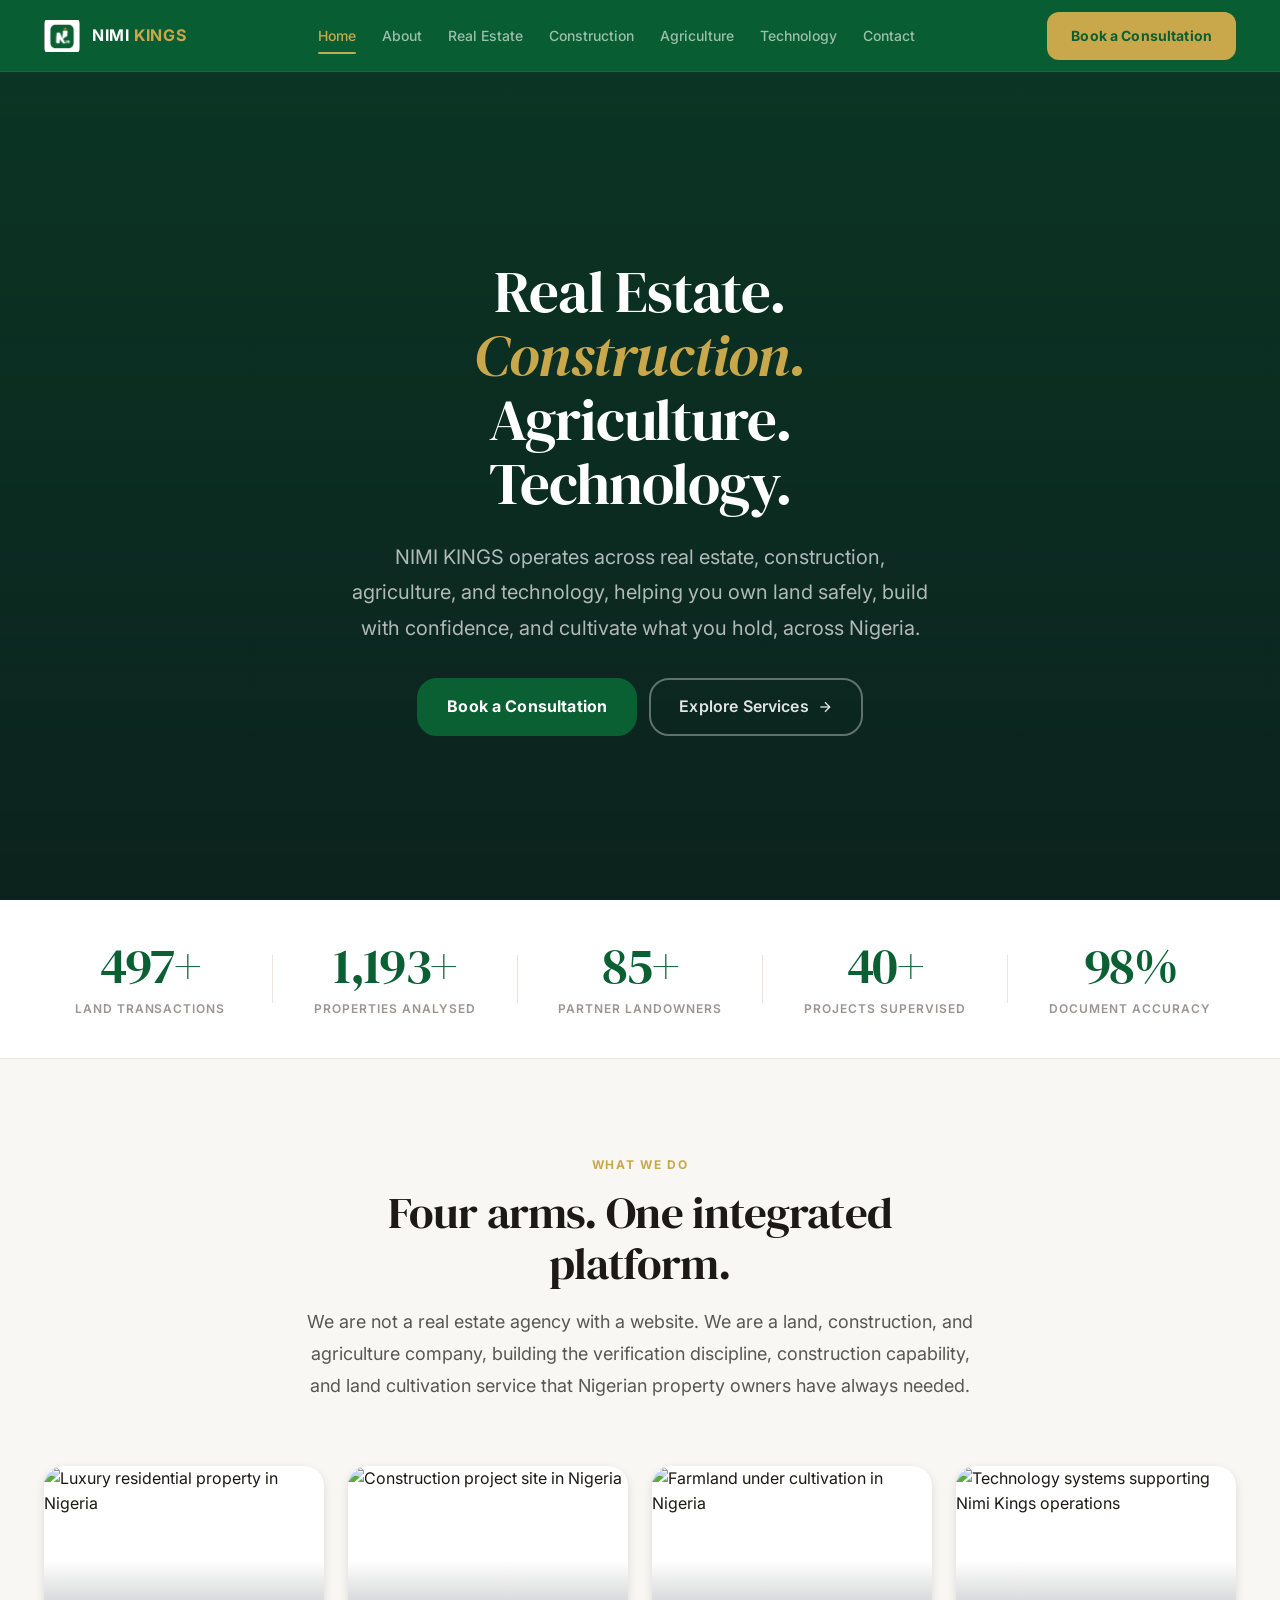
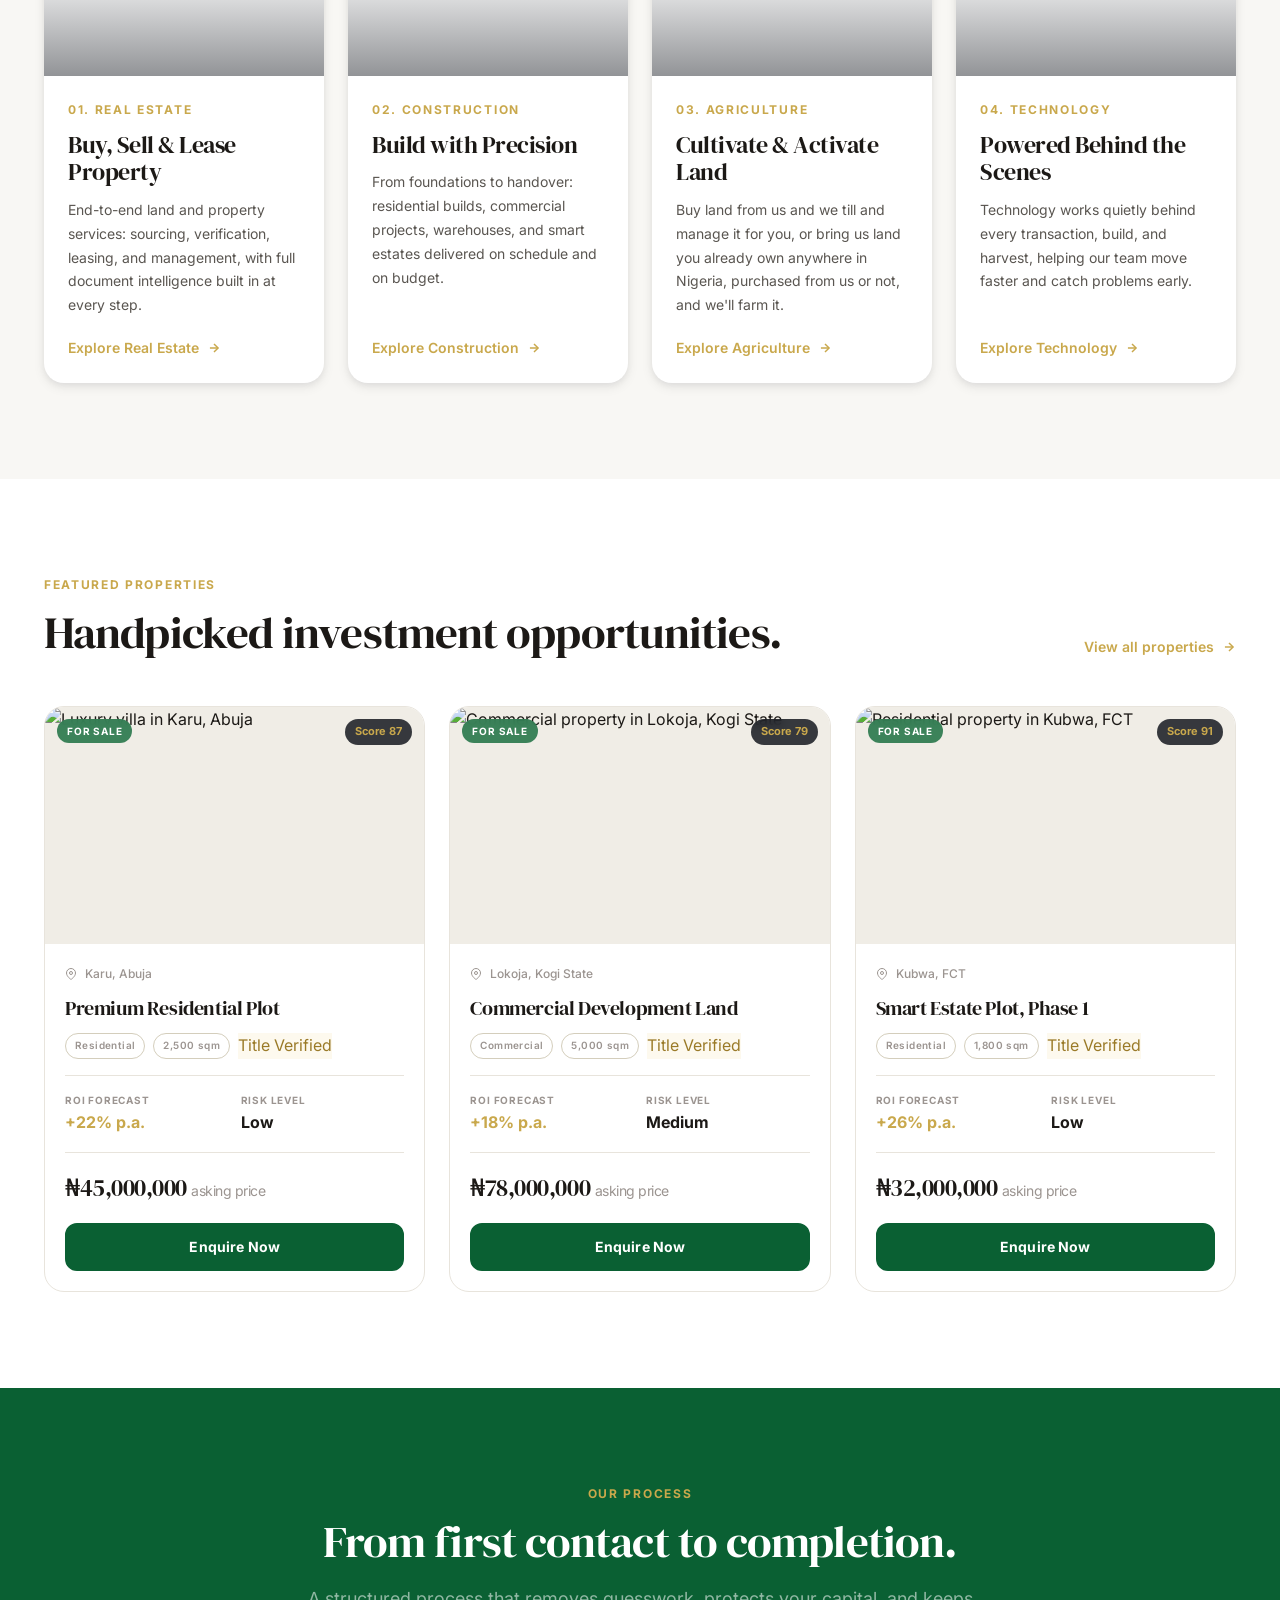
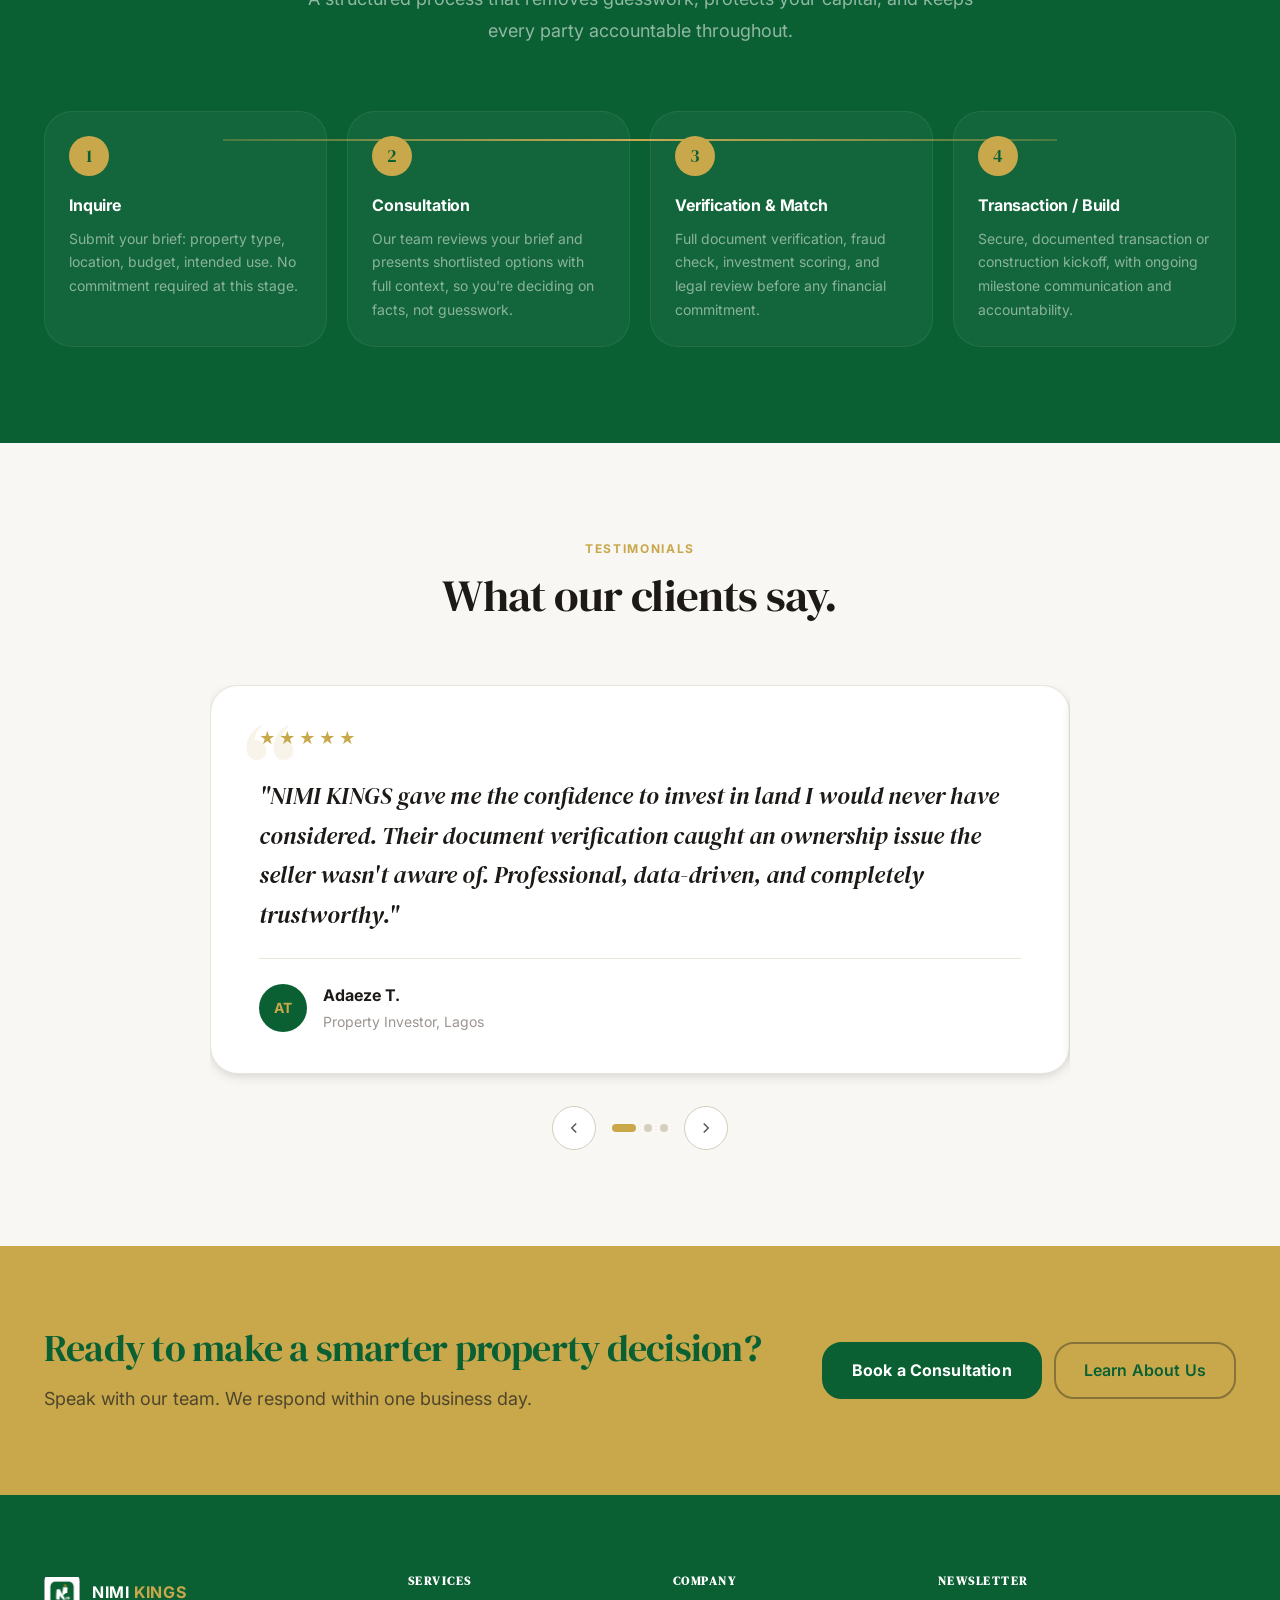
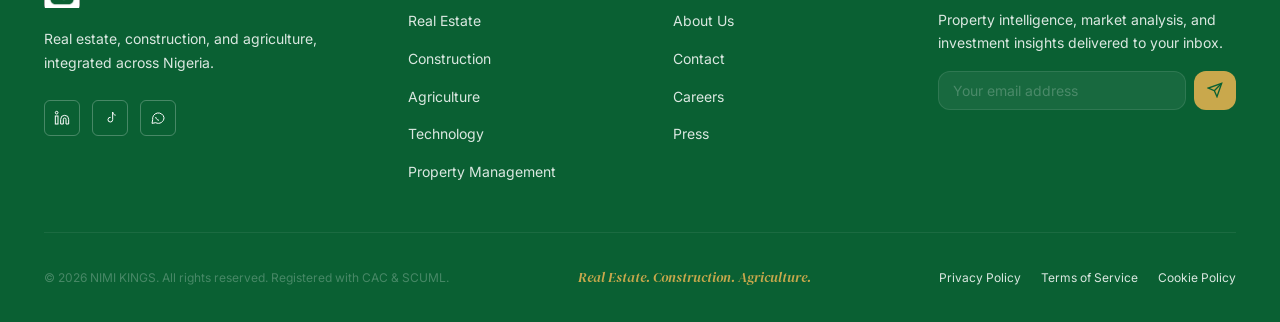
==== commit b64cc5fd: "new ui" ====
--- a/index.html
+++ b/index.html
@@ -3,8 +3,8 @@
 <head>
   <meta charset="UTF-8" />
   <meta name="viewport" content="width=device-width, initial-scale=1.0" />
-  <meta name="description" content="NIMI KINGS — Africa's most intelligent real estate platform. Real estate, construction, and AI-powered property intelligence across Nigeria." />
-  <title>NIMI KINGS — Real Estate. Construction. Intelligence.</title>
+  <meta name="description" content="NIMI KINGS: Real estate, construction, and agriculture, integrated across Nigeria. Buy land, build with confidence, and cultivate what you own." />
+  <title>NIMI KINGS | Real Estate. Construction. Agriculture.</title>
   <link rel="preconnect" href="https://fonts.googleapis.com" />
   <link rel="preconnect" href="https://fonts.gstatic.com" crossorigin />
   <link href="https://fonts.googleapis.com/css2?family=DM+Serif+Display:ital@0;1&family=Inter:wght@400;500;600;700;800&display=swap" rel="stylesheet" />
@@ -12,11 +12,19 @@
 </head>
 <body>
 
+  <div class="preloader" id="preloader" aria-hidden="true">
+    <div class="preloader-inner">
+      <img src="logo.jpg" alt="" class="preloader-logo" />
+      <div class="preloader-text">NIMI <span class="logo-accent">KINGS</span></div>
+      <div class="preloader-spinner"></div>
+    </div>
+  </div>
+
   <!-- NAV -->
   <header class="site-header" id="site-header">
     <nav class="nav-container" aria-label="Main navigation">
       <a href="index.html" class="nav-logo" aria-label="NIMI KINGS home">
-        <span class="logo-mark">NK</span>
+        <img src="logo.jpg" alt="Nimi Kings" class="logo-img" />
         <span class="logo-text">NIMI <span class="logo-accent">KINGS</span></span>
       </a>
       <ul class="nav-links" role="list">
@@ -24,7 +32,8 @@
         <li><a href="about.html" class="nav-link">About</a></li>
         <li><a href="real-estate.html" class="nav-link">Real Estate</a></li>
         <li><a href="construction.html" class="nav-link">Construction</a></li>
-        <li><a href="intelligence.html" class="nav-link">AI Intelligence</a></li>
+        <li><a href="agriculture.html" class="nav-link">Agriculture</a></li>
+        <li><a href="technology.html" class="nav-link">Technology</a></li>
         <li><a href="contact.html" class="nav-link">Contact</a></li>
       </ul>
       <div class="nav-actions">
@@ -36,20 +45,21 @@
         </button>
       </div>
     </nav>
+  </header>
     <div class="mobile-nav" id="mobile-nav" aria-hidden="true">
       <ul class="mobile-nav-links" role="list">
         <li><a href="index.html" class="mobile-nav-link active" aria-current="page">Home</a></li>
         <li><a href="about.html" class="mobile-nav-link">About</a></li>
         <li><a href="real-estate.html" class="mobile-nav-link">Real Estate</a></li>
         <li><a href="construction.html" class="mobile-nav-link">Construction</a></li>
-        <li><a href="intelligence.html" class="mobile-nav-link">AI Intelligence</a></li>
+        <li><a href="agriculture.html" class="mobile-nav-link">Agriculture</a></li>
+        <li><a href="technology.html" class="mobile-nav-link">Technology</a></li>
         <li><a href="contact.html" class="mobile-nav-link">Contact</a></li>
       </ul>
       <div class="mobile-nav-cta">
         <a href="contact.html" class="btn btn-primary btn-full">Book a Consultation</a>
       </div>
     </div>
-  </header>
 
   <main>
 
@@ -63,13 +73,14 @@
             <span class="badge-dot" aria-hidden="true"></span>
             Africa's most intelligent property platform
           </div> -->
-          <h1 class="hero-headline animate-fade-up delay-1">
+          <h1 class="hero-headline hero-headline-4 animate-fade-up delay-1">
             Real Estate.<br />
             <em>Construction.</em><br />
-            Intelligence.
+            Agriculture.<br />
+            Technology.
           </h1>
           <p class="hero-sub animate-fade-up delay-2">
-            NIMI KINGS operates at the intersection of property, construction, and AI — using data to make land transactions safer, buildings smarter, and investment decisions more precise across Nigeria.
+            NIMI KINGS operates across real estate, construction, agriculture, and technology, helping you own land safely, build with confidence, and cultivate what you hold, across Nigeria.
           </p>
           <div class="hero-actions animate-fade-up delay-3">
             <a href="contact.html" class="btn btn-gold btn-lg">Book a Consultation</a>
@@ -78,27 +89,7 @@
               <svg xmlns="http://www.w3.org/2000/svg" width="16" height="16" viewBox="0 0 24 24" fill="none" stroke="currentColor" stroke-width="2" aria-hidden="true"><line x1="5" y1="12" x2="19" y2="12"/><polyline points="12 5 19 12 12 19"/></svg>
             </a>
           </div>
-          <nav class="hero-service-row animate-fade-up delay-4" aria-label="Quick links">
-            <a href="real-estate.html" class="hero-service-link">
-              <svg xmlns="http://www.w3.org/2000/svg" width="14" height="14" viewBox="0 0 24 24" fill="none" stroke="currentColor" stroke-width="2" aria-hidden="true"><path d="M3 9l9-7 9 7v11a2 2 0 0 1-2 2H5a2 2 0 0 1-2-2z"/></svg>
-              Real Estate
-            </a>
-            <span class="hero-service-sep" aria-hidden="true">·</span>
-            <a href="construction.html" class="hero-service-link">
-              <svg xmlns="http://www.w3.org/2000/svg" width="14" height="14" viewBox="0 0 24 24" fill="none" stroke="currentColor" stroke-width="2" aria-hidden="true"><polygon points="2 20 22 20 12 4 2 20"/></svg>
-              Construction
-            </a>
-            <span class="hero-service-sep" aria-hidden="true">·</span>
-            <a href="intelligence.html" class="hero-service-link">
-              <svg xmlns="http://www.w3.org/2000/svg" width="14" height="14" viewBox="0 0 24 24" fill="none" stroke="currentColor" stroke-width="2" aria-hidden="true"><polyline points="22 12 18 12 15 21 9 3 6 12 2 12"/></svg>
-              AI Intelligence
-            </a>
-            <span class="hero-service-sep" aria-hidden="true">·</span>
-            <a href="about.html" class="hero-service-link">
-              <svg xmlns="http://www.w3.org/2000/svg" width="14" height="14" viewBox="0 0 24 24" fill="none" stroke="currentColor" stroke-width="2" aria-hidden="true"><circle cx="12" cy="8" r="4"/><path d="M4 20c0-4 3.6-7 8-7s8 3 8 7"/></svg>
-              About Us
-            </a>
-          </nav>
+     
         </div>
 
         <!-- JS carousel compat — visually hidden -->
@@ -160,8 +151,8 @@
       <div class="container">
         <div class="section-header animate-fade-up">
           <span class="section-label">What We Do</span>
-          <h2 class="section-title">Three pillars. One integrated platform.</h2>
-          <p class="section-subtitle">We are not a real estate agency with a website. We are an infrastructure company building the data layer, construction capability, and intelligence systems that African property markets have always lacked.</p>
+          <h2 class="section-title">Four arms. One integrated platform.</h2>
+          <p class="section-subtitle">We are not a real estate agency with a website. We are a land, construction, and agriculture company, building the verification discipline, construction capability, and land cultivation service that Nigerian property owners have always needed.</p>
         </div>
         <div class="pillars-grid">
           <a href="real-estate.html" class="pillar-img-card animate-fade-up delay-1">
@@ -169,9 +160,9 @@
               <img src="https://images.unsplash.com/photo-1560518883-ce09059eeffa?auto=format&fit=crop&w=800&q=85" alt="Luxury residential property in Nigeria" loading="lazy" />
             </div>
             <div class="pillar-img-body">
-              <span class="section-label" style="margin-bottom:0;">01 — Real Estate</span>
+              <span class="section-label" style="margin-bottom:0;">01. Real Estate</span>
               <h3 class="pillar-img-title">Buy, Sell &amp; Lease Property</h3>
-              <p class="pillar-img-desc">End-to-end land and property services — sourcing, verification, leasing, and management — with full document intelligence built in at every step.</p>
+              <p class="pillar-img-desc">End-to-end land and property services: sourcing, verification, leasing, and management, with full document intelligence built in at every step.</p>
               <span class="pillar-img-cta">
                 Explore Real Estate
                 <svg xmlns="http://www.w3.org/2000/svg" width="14" height="14" viewBox="0 0 24 24" fill="none" stroke="currentColor" stroke-width="2.5" aria-hidden="true"><line x1="5" y1="12" x2="19" y2="12"/><polyline points="12 5 19 12 12 19"/></svg>
@@ -184,9 +175,9 @@
               <img src="https://images.unsplash.com/photo-1541888946425-d81bb19240f5?auto=format&fit=crop&w=800&q=85" alt="Construction project site in Nigeria" loading="lazy" />
             </div>
             <div class="pillar-img-body">
-              <span class="section-label" style="margin-bottom:0;">02 — Construction</span>
+              <span class="section-label" style="margin-bottom:0;">02. Construction</span>
               <h3 class="pillar-img-title">Build with Precision</h3>
-              <p class="pillar-img-desc">From foundations to handover — residential builds, commercial projects, warehouses, and smart estates delivered on schedule and on budget.</p>
+              <p class="pillar-img-desc">From foundations to handover: residential builds, commercial projects, warehouses, and smart estates delivered on schedule and on budget.</p>
               <span class="pillar-img-cta">
                 Explore Construction
                 <svg xmlns="http://www.w3.org/2000/svg" width="14" height="14" viewBox="0 0 24 24" fill="none" stroke="currentColor" stroke-width="2.5" aria-hidden="true"><line x1="5" y1="12" x2="19" y2="12"/><polyline points="12 5 19 12 12 19"/></svg>
@@ -194,16 +185,31 @@
             </div>
           </a>
 
-          <a href="intelligence.html" class="pillar-img-card animate-fade-up delay-3">
+          <a href="agriculture.html" class="pillar-img-card animate-fade-up delay-3">
             <div class="pillar-img-wrap">
-              <img src="https://images.unsplash.com/photo-1551288049-bebda4e38f71?auto=format&fit=crop&w=800&q=85" alt="AI and data intelligence dashboard" loading="lazy" />
+              <img src="https://images.unsplash.com/photo-1500937386664-56d1dfef3854?auto=format&fit=crop&w=800&q=85" alt="Farmland under cultivation in Nigeria" loading="lazy" />
             </div>
             <div class="pillar-img-body">
-              <span class="section-label" style="margin-bottom:0;">03 — AI Intelligence</span>
-              <h3 class="pillar-img-title">Data-Driven Decisions</h3>
-              <p class="pillar-img-desc">A proprietary intelligence layer that scores investments, detects fraud, verifies documents, and surfaces insights no traditional agency can offer.</p>
+              <span class="section-label" style="margin-bottom:0;">03. Agriculture</span>
+              <h3 class="pillar-img-title">Cultivate &amp; Activate Land</h3>
+              <p class="pillar-img-desc">Buy land from us and we till and manage it for you, or bring us land you already own anywhere in Nigeria, purchased from us or not, and we'll farm it.</p>
               <span class="pillar-img-cta">
-                Explore AI
+                Explore Agriculture
+                <svg xmlns="http://www.w3.org/2000/svg" width="14" height="14" viewBox="0 0 24 24" fill="none" stroke="currentColor" stroke-width="2.5" aria-hidden="true"><line x1="5" y1="12" x2="19" y2="12"/><polyline points="12 5 19 12 12 19"/></svg>
+              </span>
+            </div>
+          </a>
+
+          <a href="technology.html" class="pillar-img-card animate-fade-up delay-4">
+            <div class="pillar-img-wrap">
+              <img src="https://images.unsplash.com/photo-1518186285589-2f7649de83e0?auto=format&fit=crop&w=800&q=85" alt="Technology systems supporting Nimi Kings operations" loading="lazy" />
+            </div>
+            <div class="pillar-img-body">
+              <span class="section-label" style="margin-bottom:0;">04. Technology</span>
+              <h3 class="pillar-img-title">Powered Behind the Scenes</h3>
+              <p class="pillar-img-desc">Technology works quietly behind every transaction, build, and harvest, helping our team move faster and catch problems early.</p>
+              <span class="pillar-img-cta">
+                Explore Technology
                 <svg xmlns="http://www.w3.org/2000/svg" width="14" height="14" viewBox="0 0 24 24" fill="none" stroke="currentColor" stroke-width="2.5" aria-hidden="true"><line x1="5" y1="12" x2="19" y2="12"/><polyline points="12 5 19 12 12 19"/></svg>
               </span>
             </div>
@@ -304,7 +310,7 @@
                 <svg xmlns="http://www.w3.org/2000/svg" width="12" height="12" viewBox="0 0 24 24" fill="none" stroke="currentColor" stroke-width="2" aria-hidden="true"><path d="M21 10c0 7-9 13-9 13s-9-6-9-13a9 9 0 0 1 18 0z"/><circle cx="12" cy="10" r="3"/></svg>
                 Kubwa, FCT
               </div>
-              <h3 class="listing-title">Smart Estate Plot — Phase 1</h3>
+              <h3 class="listing-title">Smart Estate Plot, Phase 1</h3>
               <div class="listing-tags">
                 <span class="listing-tag">Residential</span>
                 <span class="listing-tag">1,800 sqm</span>
@@ -340,12 +346,12 @@
           <div class="how-step">
             <div class="how-step-num" aria-hidden="true">1</div>
             <h4>Inquire</h4>
-            <p>Submit your brief — property type, location, budget, intended use. No commitment required at this stage.</p>
+            <p>Submit your brief: property type, location, budget, intended use. No commitment required at this stage.</p>
           </div>
           <div class="how-step">
             <div class="how-step-num" aria-hidden="true">2</div>
             <h4>Consultation</h4>
-            <p>Our team reviews your brief, runs preliminary intelligence, and presents shortlisted options with full data context.</p>
+            <p>Our team reviews your brief and presents shortlisted options with full context, so you're deciding on facts, not guesswork.</p>
           </div>
           <div class="how-step">
             <div class="how-step-num" aria-hidden="true">3</div>
@@ -355,7 +361,7 @@
           <div class="how-step">
             <div class="how-step-num" aria-hidden="true">4</div>
             <h4>Transaction / Build</h4>
-            <p>Secure, documented transaction or construction kickoff — with ongoing milestone communication and accountability.</p>
+            <p>Secure, documented transaction or construction kickoff, with ongoing milestone communication and accountability.</p>
           </div>
         </div>
       </div>
@@ -383,7 +389,7 @@
             </div>
             <div class="testimonial-card" role="article">
               <div class="testimonial-stars" aria-label="5 out of 5 stars">★★★★★</div>
-              <p class="testimonial-text">"The construction team delivered on time, on budget, and the quality exceeded our expectations. The project dashboard kept me updated — I never had to chase for information once."</p>
+              <p class="testimonial-text">"The construction team delivered on time, on budget, and the quality exceeded our expectations. The project dashboard kept me updated. I never had to chase for information once."</p>
               <div class="testimonial-author">
                 <div class="author-avatar" aria-hidden="true">KO</div>
                 <div>
@@ -427,7 +433,7 @@
         <div class="home-cta-inner">
           <div>
             <h2>Ready to make a smarter property decision?</h2>
-            <p>Speak with our team — we respond within one business day.</p>
+            <p>Speak with our team. We respond within one business day.</p>
           </div>
           <div class="home-cta-actions">
             <a href="contact.html" class="btn btn-dark btn-lg">Book a Consultation</a>
@@ -445,19 +451,19 @@
       <div class="footer-top">
         <div>
           <a href="index.html" class="nav-logo footer-logo" aria-label="NIMI KINGS home">
-            <span class="logo-mark">NK</span>
+            <img src="logo.jpg" alt="Nimi Kings" class="logo-img" />
             <span class="logo-text">NIMI <span class="logo-accent">KINGS</span></span>
           </a>
-          <p class="footer-tagline">Africa's most intelligent real estate platform. Real estate, construction, and AI intelligence — integrated.</p>
+          <p class="footer-tagline">Real estate, construction, and agriculture, integrated across Nigeria.</p>
           <div class="footer-socials" aria-label="Social media links">
-            <a href="#" class="social-link" aria-label="LinkedIn" rel="noopener noreferrer">
+            <a href="https://www.linkedin.com/in/attah-jaypaul-b8595040b" class="social-link" aria-label="LinkedIn" target="_blank" rel="noopener noreferrer">
               <svg xmlns="http://www.w3.org/2000/svg" width="16" height="16" viewBox="0 0 24 24" fill="none" stroke="currentColor" stroke-width="1.5" aria-hidden="true"><path d="M16 8a6 6 0 0 1 6 6v7h-4v-7a2 2 0 0 0-2-2 2 2 0 0 0-2 2v7h-4v-7a6 6 0 0 1 6-6z"/><rect x="2" y="9" width="4" height="12"/><circle cx="4" cy="4" r="2"/></svg>
             </a>
-            <a href="#" class="social-link" aria-label="Twitter / X" rel="noopener noreferrer">
-              <svg xmlns="http://www.w3.org/2000/svg" width="16" height="16" viewBox="0 0 24 24" fill="none" stroke="currentColor" stroke-width="1.5" aria-hidden="true"><path d="M22 4s-.7 2.1-2 3.4c1.6 10-9.4 17.3-18 11.6 2.2.1 4.4-.6 6-2C3 15.5.5 9.6 3 5c2.2 2.6 5.6 4.1 9 4-.9-4.2 4-6.6 7-3.8 1.1 0 3-1.2 3-1.2z"/></svg>
+            <a href="https://www.tiktok.com/@nimi.kings.limite" class="social-link" aria-label="TikTok" target="_blank" rel="noopener noreferrer">
+              <svg xmlns="http://www.w3.org/2000/svg" width="16" height="16" viewBox="0 0 24 24" fill="none" stroke="currentColor" stroke-width="1.5" aria-hidden="true"><path d="M16 3v11.5a3.5 3.5 0 1 1-3-3.46"/><path d="M16 3c.3 2.6 2 4.5 4.5 4.8"/></svg>
             </a>
-            <a href="#" class="social-link" aria-label="Instagram" rel="noopener noreferrer">
-              <svg xmlns="http://www.w3.org/2000/svg" width="16" height="16" viewBox="0 0 24 24" fill="none" stroke="currentColor" stroke-width="1.5" aria-hidden="true"><rect x="2" y="2" width="20" height="20" rx="5" ry="5"/><path d="M16 11.37A4 4 0 1 1 12.63 8 4 4 0 0 1 16 11.37z"/><line x1="17.5" y1="6.5" x2="17.51" y2="6.5"/></svg>
+            <a href="https://wa.me/2349049653231" class="social-link" aria-label="WhatsApp" target="_blank" rel="noopener noreferrer">
+              <svg xmlns="http://www.w3.org/2000/svg" width="16" height="16" viewBox="0 0 24 24" fill="none" stroke="currentColor" stroke-width="1.5" aria-hidden="true"><path d="M21 11.5a8.5 8.5 0 0 1-12.4 7.55L3 20l1.05-5.4A8.5 8.5 0 1 1 21 11.5z"/><path d="M8.5 10.5c.3 2.5 2.5 4.7 5 5"/></svg>
             </a>
           </div>
         </div>
@@ -467,8 +473,8 @@
             <ul class="footer-nav-list" role="list">
               <li><a href="real-estate.html" class="footer-link">Real Estate</a></li>
               <li><a href="construction.html" class="footer-link">Construction</a></li>
-              <li><a href="intelligence.html" class="footer-link">AI Intelligence</a></li>
-              <li><a href="real-estate.html" class="footer-link">Agricultural Land</a></li>
+              <li><a href="agriculture.html" class="footer-link">Agriculture</a></li>
+              <li><a href="technology.html" class="footer-link">Technology</a></li>
               <li><a href="real-estate.html" class="footer-link">Property Management</a></li>
             </ul>
           </div>
@@ -494,8 +500,8 @@
         </nav>
       </div>
       <div class="footer-bottom">
-        <p class="footer-copy">&copy; 2026 NIMI KINGS. All rights reserved.</p>
-        <p class="footer-made">Built with intelligence.</p>
+        <p class="footer-copy">&copy; 2026 NIMI KINGS. All rights reserved. Registered with CAC &amp; SCUML.</p>
+        <p class="footer-made">Real Estate. Construction. Agriculture.</p>
         <div class="footer-legal">
           <a href="#" class="footer-link">Privacy Policy</a>
           <a href="#" class="footer-link">Terms of Service</a>
--- a/styles.css
+++ b/styles.css
@@ -1,29 +1,31 @@
 /* ============================================================
    NIMI KINGS — styles.css
-   Premium Real Estate Platform — Navy + Gold
+   Premium Real Estate Platform — Green + Gold + White
    Benchmark: Compass · Luxury Presence · Zillow
    ============================================================ */
 
 /* ===== DESIGN TOKENS ===== */
 :root {
   /* Brand */
-  --color-navy:       #0D1118;
-  --color-navy-light: #1A2540;
-  --color-navy-mid:   #243255;
+  --color-green:       #0A6033;
+  --color-green-light: #147A43;
+  --color-green-mid:   #0E5C38;
   --color-gold:       #C9A84C;
   --color-gold-light: #E8C96A;
   --color-gold-pale:  #FDF9EE;
+  --color-btn:        #0A6033;
+  --color-btn-light:  #147A43;
 
   /* Backgrounds */
   --bg-base:     #FFFFFF;
   --bg-surface:  #F8F7F4;
   --bg-elevated: #F0EDE6;
-  --bg-dark:     #0D1118;
-  --bg-dark-2:   #1A2540;
+  --bg-dark:     #0A6033;
+  --bg-dark-2:   #147A43;
 
   /* Legacy accent aliases (keep JS/HTML compat) */
-  --accent:       #0D1118;
-  --accent-hover: #1A2540;
+  --accent:       #0A6033;
+  --accent-hover: #147A43;
   --accent-light: #FDF9EE;
   --accent-mid:   #C9A84C;
 
@@ -108,7 +110,64 @@
   border-radius: var(--radius-sm);
 }
 
-::selection { background: rgba(201,168,76,0.18); color: var(--color-navy); }
+::selection { background: rgba(201,168,76,0.18); color: var(--color-green); }
+
+/* ============================================================
+   PRELOADER
+   ============================================================ */
+.preloader {
+  position: fixed;
+  inset: 0;
+  z-index: 9999;
+  background: var(--color-green);
+  display: flex;
+  align-items: center;
+  justify-content: center;
+  transition: opacity 0.6s ease, visibility 0.6s ease;
+}
+.preloader-inner {
+  display: flex;
+  flex-direction: column;
+  align-items: center;
+  gap: var(--space-5);
+}
+.preloader-logo {
+  width: 64px; height: 64px;
+  border-radius: var(--radius-md);
+  object-fit: contain;
+  animation: preloader-pulse 1.6s ease-in-out infinite;
+}
+.preloader-text {
+  font-family: var(--font-sans);
+  font-size: var(--text-lg);
+  font-weight: 700;
+  letter-spacing: 0.08em;
+  text-transform: uppercase;
+  color: #FFFFFF;
+}
+.preloader-text .logo-accent { color: var(--color-gold); }
+.preloader-spinner {
+  width: 30px; height: 30px;
+  border: 3px solid rgba(255,255,255,0.15);
+  border-top-color: var(--color-gold);
+  border-radius: 50%;
+  animation: preloader-spin 0.9s linear infinite;
+}
+.preloader.preloader-hide {
+  opacity: 0;
+  visibility: hidden;
+  pointer-events: none;
+}
+@keyframes preloader-pulse {
+  0%, 100% { transform: scale(1); }
+  50%      { transform: scale(1.08); }
+}
+@keyframes preloader-spin {
+  to { transform: rotate(360deg); }
+}
+@media (prefers-reduced-motion: reduce) {
+  .preloader-logo, .preloader-spinner { animation: none; }
+}
 
 /* ===== LAYOUT ===== */
 .container {
@@ -150,39 +209,39 @@
   text-decoration: none;
 }
 
-/* Gold primary — the flagship button */
+/* Navy primary — the flagship button */
 .btn-primary,
 .btn-gold {
-  background: var(--color-gold);
-  color: var(--color-navy);
-  border-color: var(--color-gold);
+  background: var(--color-btn);
+  color: #FFFFFF;
+  border-color: var(--color-btn);
   font-weight: 700;
 }
 .btn-primary:hover,
 .btn-gold:hover {
-  background: var(--color-gold-light);
-  border-color: var(--color-gold-light);
+  background: var(--color-btn-light);
+  border-color: var(--color-btn-light);
   transform: translateY(-1px);
-  box-shadow: 0 6px 20px rgba(201,168,76,0.30);
+  box-shadow: 0 6px 20px rgba(10,96,51,0.35);
 }
 
 /* Dark button — navy bg white text */
 .btn-dark {
-  background: var(--color-navy);
+  background: var(--color-green);
   color: #FFFFFF;
-  border-color: var(--color-navy);
+  border-color: var(--color-green);
   font-weight: 700;
 }
 .btn-dark:hover {
-  background: var(--color-navy-light);
-  border-color: var(--color-navy-light);
+  background: var(--color-green-light);
+  border-color: var(--color-green-light);
   transform: translateY(-1px);
 }
 
 /* White button — for use on dark/gold backgrounds */
 .btn-white {
   background: #FFFFFF;
-  color: var(--color-navy);
+  color: var(--color-green);
   border-color: #FFFFFF;
   font-weight: 700;
 }
@@ -192,17 +251,17 @@
   transform: translateY(-1px);
 }
 
-/* Ghost gold — gold border, gold text, transparent */
+/* Ghost navy — navy border, navy text, transparent */
 .btn-outline,
 .btn-ghost-gold {
   background: transparent;
-  color: var(--color-gold);
-  border-color: var(--color-gold);
+  color: var(--color-btn);
+  border-color: var(--color-btn);
 }
 .btn-outline:hover,
 .btn-ghost-gold:hover {
-  background: var(--color-gold);
-  color: var(--color-navy);
+  background: var(--color-btn);
+  color: #FFFFFF;
   transform: translateY(-1px);
 }
 
@@ -222,11 +281,11 @@
 /* Ghost dark — for gold/light backgrounds */
 .btn-ghost-dark {
   background: transparent;
-  color: var(--color-navy);
+  color: var(--color-green);
   border-color: rgba(13,17,24,0.35);
 }
 .btn-ghost-dark:hover {
-  border-color: var(--color-navy);
+  border-color: var(--color-green);
   background: rgba(13,17,24,0.06);
 }
 
@@ -262,7 +321,7 @@
 .section-subtitle { font-size: var(--text-lg); color: var(--text-secondary); line-height: 1.78; }
 
 /* Dark section utility */
-.section-dark { background: var(--color-navy); }
+.section-dark { background: var(--color-green); }
 .section-dark h2, .section-dark h3 { color: #FFFFFF; }
 .section-dark p { color: rgba(255,255,255,0.60); }
 
@@ -287,12 +346,44 @@
   background-position: center;
   background-repeat: no-repeat;
   z-index: 0;
+  animation: bg-drift 28s ease-in-out infinite;
+  will-change: transform, background-position;
 }
 .hero-img-layer::after {
   content: '';
   position: absolute;
   inset: 0;
   background: linear-gradient(to bottom, rgba(13,17,24,0.52) 0%, rgba(13,17,24,0.78) 100%);
+}
+
+/* ===== MOVING PARTS: subtle background drift + gentle float ===== */
+@keyframes bg-drift {
+  0%   { background-position: 50% 50%; transform: scale(1.02); }
+  50%  { background-position: 56% 44%; transform: scale(1.08); }
+  100% { background-position: 50% 50%; transform: scale(1.02); }
+}
+@keyframes gentle-float {
+  0%, 100% { transform: translateY(0); }
+  50%      { transform: translateY(-6px); }
+}
+.service-icon,
+.value-icon,
+.contact-info-icon,
+.step-circle {
+  animation: gentle-float 5s ease-in-out infinite;
+}
+.service-card:nth-child(2n) .service-icon,
+.value-card:nth-child(2n) .value-icon { animation-delay: 0.6s; }
+.service-card:nth-child(3n) .service-icon { animation-delay: 1.2s; }
+
+@media (prefers-reduced-motion: reduce) {
+  .hero-img-layer,
+  .service-icon,
+  .value-icon,
+  .contact-info-icon,
+  .step-circle {
+    animation: none;
+  }
 }
 
 /* ===== CARD IMAGES ===== */
@@ -327,7 +418,7 @@
   top: 0; left: 0; right: 0;
   z-index: 100;
   height: var(--nav-height);
-  background: rgba(13,17,24,0.94);
+  background: rgba(10,96,51,0.94);
   backdrop-filter: blur(20px);
   -webkit-backdrop-filter: blur(20px);
   border-bottom: 1px solid rgba(255,255,255,0.06);
@@ -357,7 +448,7 @@
 .logo-mark {
   width: 36px; height: 36px;
   background: var(--color-gold);
-  color: var(--color-navy);
+  color: var(--color-green);
   border-radius: var(--radius-sm);
   display: flex;
   align-items: center;
@@ -365,6 +456,12 @@
   font-family: var(--font-display);
   font-size: var(--text-lg);
   font-weight: 400;
+  flex-shrink: 0;
+}
+.logo-img {
+  width: 36px; height: 36px;
+  border-radius: var(--radius-sm);
+  object-fit: contain;
   flex-shrink: 0;
 }
 .logo-text {
@@ -418,6 +515,19 @@
 .nav-cta { display: none; }
 @media (min-width: 900px) { .nav-cta { display: inline-flex; } }
 
+/* CTA buttons that sit on the green header/drawer need gold, not green, to stay visible */
+.nav-cta,
+.mobile-nav-cta .btn {
+  background: var(--color-gold);
+  color: var(--color-green);
+  border-color: var(--color-gold);
+}
+.nav-cta:hover,
+.mobile-nav-cta .btn:hover {
+  background: var(--color-gold-light);
+  border-color: var(--color-gold-light);
+}
+
 .mobile-menu-toggle {
   display: flex;
   flex-direction: column;
@@ -445,18 +555,21 @@
 
 .mobile-nav {
   position: fixed;
-  top: var(--nav-height);
-  left: 0; right: 0;
-  background: var(--color-navy);
-  border-bottom: 1px solid rgba(255,255,255,0.06);
-  padding: var(--space-4) var(--container-pad) var(--space-6);
-  transform: translateY(-110%);
+  top: 0;
+  right: 0;
+  bottom: 0;
+  width: min(300px, 82vw);
+  background: var(--color-green);
+  border-left: 1px solid rgba(255,255,255,0.08);
+  padding: calc(var(--nav-height) + var(--space-4)) var(--container-pad) var(--space-6);
+  transform: translateX(100%);
   opacity: 0;
+  overflow-y: auto;
   transition: transform var(--transition-slow), opacity var(--transition-slow);
   z-index: 99;
-  box-shadow: 0 8px 32px rgba(0,0,0,0.4);
-}
-.mobile-nav.open { transform: translateY(0); opacity: 1; }
+  box-shadow: -8px 0 32px rgba(0,0,0,0.4);
+}
+.mobile-nav.open { transform: translateX(0); opacity: 1; }
 
 .mobile-nav-links { display: flex; flex-direction: column; gap: var(--space-1); }
 .mobile-nav-link {
@@ -473,13 +586,27 @@
 .mobile-nav-link.active { color: var(--color-gold); }
 .mobile-nav-cta { display: flex; margin-top: var(--space-4); width: 100%; justify-content: center; }
 
-@media (min-width: 900px) { .mobile-nav { display: none; } }
+.mobile-nav-backdrop {
+  position: fixed;
+  inset: 0;
+  background: rgba(0,0,0,0.45);
+  opacity: 0;
+  pointer-events: none;
+  z-index: 98;
+  transition: opacity var(--transition-slow);
+}
+.mobile-nav-backdrop.visible { opacity: 1; pointer-events: auto; }
+
+@media (min-width: 900px) {
+  .mobile-nav { display: none; }
+  .mobile-nav-backdrop { display: none; }
+}
 
 /* ============================================================
    PAGE HERO (inner pages — 60vh)
    ============================================================ */
 .page-hero {
-  background: var(--color-navy);
+  background: var(--color-green);
   min-height: 60vh;
   padding: calc(var(--nav-height) + var(--space-20)) 0 var(--space-20);
   position: relative;
@@ -526,7 +653,7 @@
    HOME HERO — Centered full-bleed
    ============================================================ */
 .hero {
-  background: var(--color-navy);
+  background: var(--color-green);
   min-height: 100vh;
   display: flex;
   flex-direction: column;
@@ -588,6 +715,7 @@
   color: var(--color-gold);
 }
 .hero-headline .accent-word { color: var(--color-gold); }
+.hero-headline-4 { font-size: clamp(2.2rem, 6vw, 3.7rem); }
 
 .hero-sub {
   font-size: clamp(var(--text-base), 2vw, var(--text-xl));
@@ -670,7 +798,7 @@
 }
 .search-tab:hover { color: var(--text-primary); background: var(--bg-surface); }
 .search-tab.active {
-  color: var(--color-navy);
+  color: var(--color-green);
   background: var(--bg-surface);
 }
 .search-divider {
@@ -718,7 +846,7 @@
   font-size: clamp(2.2rem, 4vw, var(--text-7xl));
   font-weight: 400;
   letter-spacing: -0.03em;
-  color: var(--color-navy);
+  color: var(--color-green);
   line-height: 1;
 }
 .stat-label {
@@ -743,7 +871,7 @@
 
 .pillars-grid {
   display: grid;
-  grid-template-columns: repeat(3, 1fr);
+  grid-template-columns: repeat(4, 1fr);
   gap: var(--space-6);
 }
 
@@ -844,7 +972,7 @@
 }
 .pillar-card:hover::before { transform: scaleX(1); }
 
-.pillar-card-featured { background: var(--color-navy); border-color: var(--color-navy); }
+.pillar-card-featured { background: var(--color-green); border-color: var(--color-green); }
 .pillar-card-featured::before { background: var(--color-gold); }
 .pillar-card-featured .pillar-title,
 .pillar-card-featured .pillar-desc,
@@ -914,7 +1042,7 @@
    HOW IT WORKS
    ============================================================ */
 .how-it-works {
-  background: var(--color-navy);
+  background: var(--color-green);
   border-top: none;
   border-bottom: none;
 }
@@ -958,7 +1086,7 @@
 .how-step-num {
   width: 40px; height: 40px;
   background: var(--color-gold);
-  color: var(--color-navy);
+  color: var(--color-green);
   border-radius: 50%;
   display: flex;
   align-items: center;
@@ -1040,7 +1168,7 @@
 }
 .author-avatar {
   width: 48px; height: 48px;
-  background: var(--color-navy);
+  background: var(--color-green);
   color: var(--color-gold);
   border-radius: 50%;
   display: flex;
@@ -1107,7 +1235,7 @@
   flex-wrap: wrap;
 }
 .home-cta h2 {
-  color: var(--color-navy);
+  color: var(--color-green);
   font-size: clamp(1.6rem, 3vw, 2.5rem);
 }
 .home-cta p {
@@ -1381,7 +1509,7 @@
 .process-step:hover .step-circle {
   border-color: var(--color-gold);
   background: var(--color-gold);
-  color: var(--color-navy);
+  color: var(--color-green);
 }
 .step-num-label {
   font-size: 10px;
@@ -1454,7 +1582,7 @@
 
 /* Construction stats band */
 .construction-stats {
-  background: var(--color-navy);
+  background: var(--color-green);
   padding: var(--space-20) 0;
   position: relative;
   overflow: hidden;
@@ -1538,7 +1666,7 @@
   padding: var(--space-20) 0;
 }
 .dashboard-mockup {
-  background: var(--color-navy);
+  background: var(--color-green);
   border-radius: var(--radius-xl);
   overflow: hidden;
   border: 1px solid rgba(255,255,255,0.07);
@@ -1578,7 +1706,7 @@
   background: rgba(255,255,255,0.05);
 }
 .dash-panel {
-  background: var(--color-navy);
+  background: var(--color-green);
   padding: var(--space-6);
 }
 .dash-panel-label {
@@ -1663,7 +1791,7 @@
   gap: var(--space-5);
 }
 .ai-cap-card {
-  background: var(--color-navy);
+  background: var(--color-green);
   border: 1px solid rgba(255,255,255,0.06);
   border-top: 3px solid transparent;
   border-radius: var(--radius-xl);
@@ -1700,7 +1828,7 @@
 
 /* Data sources band */
 .data-sources-band {
-  background: var(--color-navy);
+  background: var(--color-green);
   padding: var(--space-20) 0;
   position: relative;
   overflow: hidden;
@@ -1785,7 +1913,7 @@
   font-family: var(--font-display);
   font-size: var(--text-4xl);
   font-weight: 400;
-  color: var(--color-navy);
+  color: var(--color-green);
   letter-spacing: -0.03em;
 }
 .sidebar-stat-label { font-size: var(--text-sm); color: var(--text-secondary); }
@@ -1796,7 +1924,7 @@
   gap: var(--space-4);
   margin-top: var(--space-6);
 }
-.sidebar-stat-num   { font-family: var(--font-display); font-size: var(--text-3xl); font-weight: 400; color: var(--color-navy); }
+.sidebar-stat-num   { font-family: var(--font-display); font-size: var(--text-3xl); font-weight: 400; color: var(--color-green); }
 .sidebar-stat-note  { font-size: 10px; color: var(--text-muted); font-style: italic; }
 
 .sidebar-locations {
@@ -1921,7 +2049,7 @@
 .team-section { background: var(--bg-base); border-top: 1px solid var(--border); padding: var(--space-20) 0; }
 .team-grid {
   display: grid;
-  grid-template-columns: repeat(3, 1fr);
+  grid-template-columns: repeat(4, 1fr);
   gap: var(--space-6);
 }
 .team-card {
@@ -1973,7 +2101,7 @@
 
 /* Dark navy info card */
 .contact-info-card {
-  background: var(--color-navy);
+  background: var(--color-green);
   border: 1px solid rgba(255,255,255,0.06);
   border-radius: var(--radius-xl);
   padding: var(--space-8);
@@ -2048,7 +2176,7 @@
 .contact-links-card a:hover { gap: var(--space-3); }
 
 .contact-response-card {
-  background: var(--color-navy);
+  background: var(--color-green);
   border-radius: var(--radius-xl);
   padding: var(--space-6);
   display: flex;
@@ -2219,7 +2347,7 @@
    VERIFICATION BAND (Real Estate)
    ============================================================ */
 .verification-band {
-  background: var(--color-navy);
+  background: var(--color-green);
   padding: var(--space-20) 0;
   position: relative;
   overflow: hidden;
@@ -2282,7 +2410,7 @@
    FOOTER
    ============================================================ */
 .site-footer {
-  background: var(--color-navy);
+  background: var(--color-green);
   color: rgba(255,255,255,0.65);
   padding: var(--space-20) 0 var(--space-8);
 }
@@ -2299,19 +2427,19 @@
 .footer-logo .logo-accent { color: var(--color-gold); }
 .footer-tagline {
   font-size: var(--text-sm);
-  color: rgba(255,255,255,0.38);
+  color: rgba(255,255,255,0.85);
   line-height: 1.75;
   margin-bottom: var(--space-6);
 }
 .footer-socials { display: flex; gap: var(--space-3); }
 .social-link {
   width: 36px; height: 36px;
-  border: 1px solid rgba(255,255,255,0.10);
+  border: 1px solid rgba(255,255,255,0.25);
   border-radius: var(--radius-sm);
   display: flex;
   align-items: center;
   justify-content: center;
-  color: rgba(255,255,255,0.38);
+  color: #FFFFFF;
   transition: all var(--transition-fast);
   text-decoration: none;
 }
@@ -2330,13 +2458,13 @@
   font-weight: 700;
   letter-spacing: 0.12em;
   text-transform: uppercase;
-  color: rgba(255,255,255,0.50);
+  color: #FFFFFF;
   margin-bottom: var(--space-5);
 }
 .footer-nav-list { display: flex; flex-direction: column; gap: var(--space-3); }
 .footer-link {
   font-size: var(--text-sm);
-  color: rgba(255,255,255,0.38);
+  color: rgba(255,255,255,0.85);
   transition: color var(--transition-fast);
   text-decoration: none;
 }
@@ -2344,7 +2472,7 @@
 .footer-link.active { color: var(--color-gold); }
 .footer-newsletter-desc {
   font-size: var(--text-sm);
-  color: rgba(255,255,255,0.38);
+  color: rgba(255,255,255,0.85);
   line-height: 1.65;
   margin-bottom: var(--space-4);
 }
@@ -2369,7 +2497,7 @@
   display: flex;
   align-items: center;
   justify-content: center;
-  color: var(--color-navy);
+  color: var(--color-green);
   flex-shrink: 0;
   transition: background var(--transition-fast);
   border: none;
@@ -2410,6 +2538,8 @@
   .dash-body               { grid-template-columns: 1fr 1fr; }
   .contact-layout          { grid-template-columns: 1fr; }
   .about-story-inner       { grid-template-columns: 1fr; }
+  .team-grid               { grid-template-columns: repeat(2, 1fr); }
+  .pillars-grid            { grid-template-columns: repeat(2, 1fr); }
   .about-story-grid        { grid-template-columns: 1fr; }
   .about-story-sidebar     { position: static; }
   .verification-inner      { grid-template-columns: 1fr; }
@@ -2495,215 +2625,3 @@
   .page-hero h1 { font-size: clamp(1.8rem, 6vw, 2.5rem); }
 }
 
-/* ============================================================
-   ACCENT COLOUR SWAP — gold → navy (light bg) / white (dark bg)
-   Exempted: .logo-mark  and .logo-accent keep var(--color-gold)
-   ============================================================ */
-
-/* 1 · Primary / ghost-gold buttons — solid white */
-.btn-primary,
-.btn-gold {
-  background: #FFFFFF;
-  color: #1B3A6B;
-  border-color: #FFFFFF;
-}
-.btn-primary:hover,
-.btn-gold:hover {
-  background: rgba(255,255,255,0.88);
-  border-color: rgba(255,255,255,0.88);
-  color: #1B3A6B;
-}
-.btn-ghost-gold {
-  color: #FFFFFF;
-  border-color: rgba(255,255,255,0.45);
-  background: transparent;
-}
-.btn-ghost-gold:hover {
-  background: rgba(255,255,255,0.10);
-  color: #FFFFFF;
-  border-color: rgba(255,255,255,0.70);
-}
-
-/* 2 · Gold CTA band → navy */
-.home-cta { background: var(--color-navy); }
-.home-cta h2 { color: #FFFFFF; }
-.home-cta p  { color: rgba(255,255,255,0.55); }
-/* Buttons on the navy CTA band */
-.home-cta .btn-dark {
-  background: #FFFFFF;
-  color: #1B3A6B;
-  border-color: #FFFFFF;
-}
-.home-cta .btn-dark:hover {
-  background: rgba(255,255,255,0.88);
-  border-color: rgba(255,255,255,0.88);
-  color: #1B3A6B;
-}
-.home-cta .btn-ghost-dark {
-  color: rgba(255,255,255,0.78);
-  border-color: rgba(255,255,255,0.28);
-  background: transparent;
-}
-.home-cta .btn-ghost-dark:hover {
-  background: rgba(255,255,255,0.08);
-  color: #FFFFFF;
-  border-color: rgba(255,255,255,0.50);
-}
-
-/* 3 · Section labels / eyebrows — navy blue on light, readable on dark */
-.section-label, .eyebrow { color: #1B3A6B; }
-
-/* Override for dark-background sections */
-.how-it-works .section-label,
-.data-sources-band .section-label,
-.construction-stats .section-label,
-.ai-caps-section .section-label,
-.home-cta .section-label,
-.hero-section .section-label { color: rgba(255,255,255,0.42); }
-
-/* 4 · Nav active / hover — keep visible on dark nav glass */
-.nav-link:hover      { color: rgba(255,255,255,0.95); }
-.nav-link.active     { color: #FFFFFF; }
-.nav-link.active::after { background: #FFFFFF; }
-.mobile-nav-link:hover  { color: #FFFFFF; background: rgba(255,255,255,0.05); }
-.mobile-nav-link.active { color: #FFFFFF; }
-
-/* 5 · Hero badge (on dark hero) */
-.hero-badge {
-  border-color: rgba(255,255,255,0.30);
-  color: rgba(255,255,255,0.82);
-}
-.badge-dot { background: rgba(255,255,255,0.70); }
-
-/* 6 · Hero headline italic/accent (on dark hero) */
-.hero-headline em,
-.hero-headline .accent-word { color: #FFFFFF; }
-
-/* 7 · Pillar icons (on light bg cards) */
-.pillar-icon {
-  background: rgba(27,58,107,0.07);
-  border-color: rgba(27,58,107,0.14);
-  color: #1B3A6B;
-}
-/* Featured card override — icon sits on dark navy bg */
-.pillar-card-featured .pillar-icon {
-  background: rgba(255,255,255,0.08);
-  border-color: rgba(255,255,255,0.12);
-  color: rgba(255,255,255,0.80);
-}
-.pillar-card-featured .pillar-cta   { color: rgba(255,255,255,0.80); }
-.pillar-card-featured .pillar-list li::before { background: rgba(255,255,255,0.55); }
-
-/* 8 · Pillar image card CTA link (on light bg) */
-.pillar-img-cta { color: #1B3A6B; }
-
-/* 9 · Featured listings header "View all" (on light bg) */
-.feat-view-all { color: #1B3A6B; }
-
-/* 10 · Listing tag accent (on light bg) */
-.listing-tag-accent {
-  border-color: rgba(27,58,107,0.20);
-  color: #1B3A6B;
-  background: rgba(27,58,107,0.05);
-}
-.metric-value-accent { color: #1B3A6B; }
-
-/* 11 · How-it-works step numbers (on dark navy section bg) */
-.how-step-num {
-  background: rgba(255,255,255,0.08);
-  border-color: rgba(255,255,255,0.10);
-  color: rgba(255,255,255,0.80);
-}
-
-/* 12 · Construction process step (on light bg) */
-.process-step:hover .step-circle {
-  background: #1B3A6B;
-  border-color: #1B3A6B;
-  color: #FFFFFF;
-}
-.step-num-label { color: #1B3A6B; }
-
-/* 13 · Project type tag (on light card bg) */
-.project-type-tag { color: #1B3A6B; }
-
-/* 14 · Construction stats numbers (on dark navy bg) */
-.c-stat-num { color: #FFFFFF; }
-
-/* 15 · Intelligence dashboard (all on dark navy bg) */
-.intel-card-blue .intel-card-value { color: #FFFFFF; }
-.dash-live  { color: #4ADE80; }
-.live-pulse { background: #4ADE80; }
-.dash-score { color: #FFFFFF; }
-.risk-bar-fill { background: rgba(255,255,255,0.45); }
-/* verify-badge-warn keeps gold — it is a semantic warning colour */
-
-/* 16 · AI capability cards (on dark navy bg) */
-.ai-cap-card:hover { border-top-color: rgba(255,255,255,0.18); }
-.ai-cap-icon {
-  background: rgba(255,255,255,0.06);
-  border-color: rgba(255,255,255,0.10);
-  color: rgba(255,255,255,0.78);
-}
-
-/* 17 · Contact sidebar icons (on dark navy cards) */
-.contact-info-icon {
-  background: rgba(255,255,255,0.07);
-  border-color: rgba(255,255,255,0.10);
-  color: rgba(255,255,255,0.72);
-}
-a.contact-info-val:hover { color: #FFFFFF; }
-
-/* 18 · Contact links card (on light bg) */
-.contact-links-card a { color: #1B3A6B; }
-
-/* 19 · Response card icon (on dark navy bg) */
-.response-card-icon { color: rgba(255,255,255,0.65); }
-
-/* 20 · Form focus accents (on light form bg) */
-.form-input:focus { border-bottom-color: #1B3A6B; }
-.form-textarea:focus {
-  border-color: #1B3A6B;
-  box-shadow: 0 0 0 3px rgba(27,58,107,0.09);
-}
-.form-select:focus  { border-color: #1B3A6B; }
-.form-privacy-note a { color: #1B3A6B; }
-
-/* 21 · FAQ (on light bg) */
-.faq-item[open]       { border-left-color: #1B3A6B; }
-.faq-question::after  { color: #1B3A6B; }
-
-/* 22 · Founder quote (overlaid on photo, dark) */
-.founder-quote       { border-left-color: rgba(255,255,255,0.38); }
-.founder-quote footer { color: rgba(255,255,255,0.58); }
-
-/* 23 · Value cards (on light bg) */
-.value-num { color: rgba(27,58,107,0.07); }
-.value-icon {
-  background: rgba(27,58,107,0.06);
-  border-color: rgba(27,58,107,0.12);
-  color: #1B3A6B;
-}
-
-/* 24 · Team role label (on light bg) */
-.team-role { color: #1B3A6B; }
-
-/* 25 · About sidebar location dot (on light bg) */
-.location-dot { background: #1B3A6B; }
-
-/* 26 · Footer socials hover (on dark navy footer) */
-.social-link:hover {
-  border-color: rgba(255,255,255,0.38);
-  color: #FFFFFF;
-  background: rgba(255,255,255,0.06);
-}
-.footer-link:hover  { color: rgba(255,255,255,0.90); }
-.footer-link.active { color: rgba(255,255,255,0.78); }
-.footer-made { color: rgba(255,255,255,0.45); }
-
-/* 27 · Newsletter button (on dark navy footer) */
-.newsletter-btn { background: #FFFFFF; color: var(--color-navy); }
-.newsletter-btn:hover { background: rgba(255,255,255,0.88); }
-.newsletter-input:focus { border-color: rgba(255,255,255,0.32); }
-
-/* 28 · Score ring (on dark bg) */
-.score-ring circle:last-child { stroke: rgba(255,255,255,0.60); }
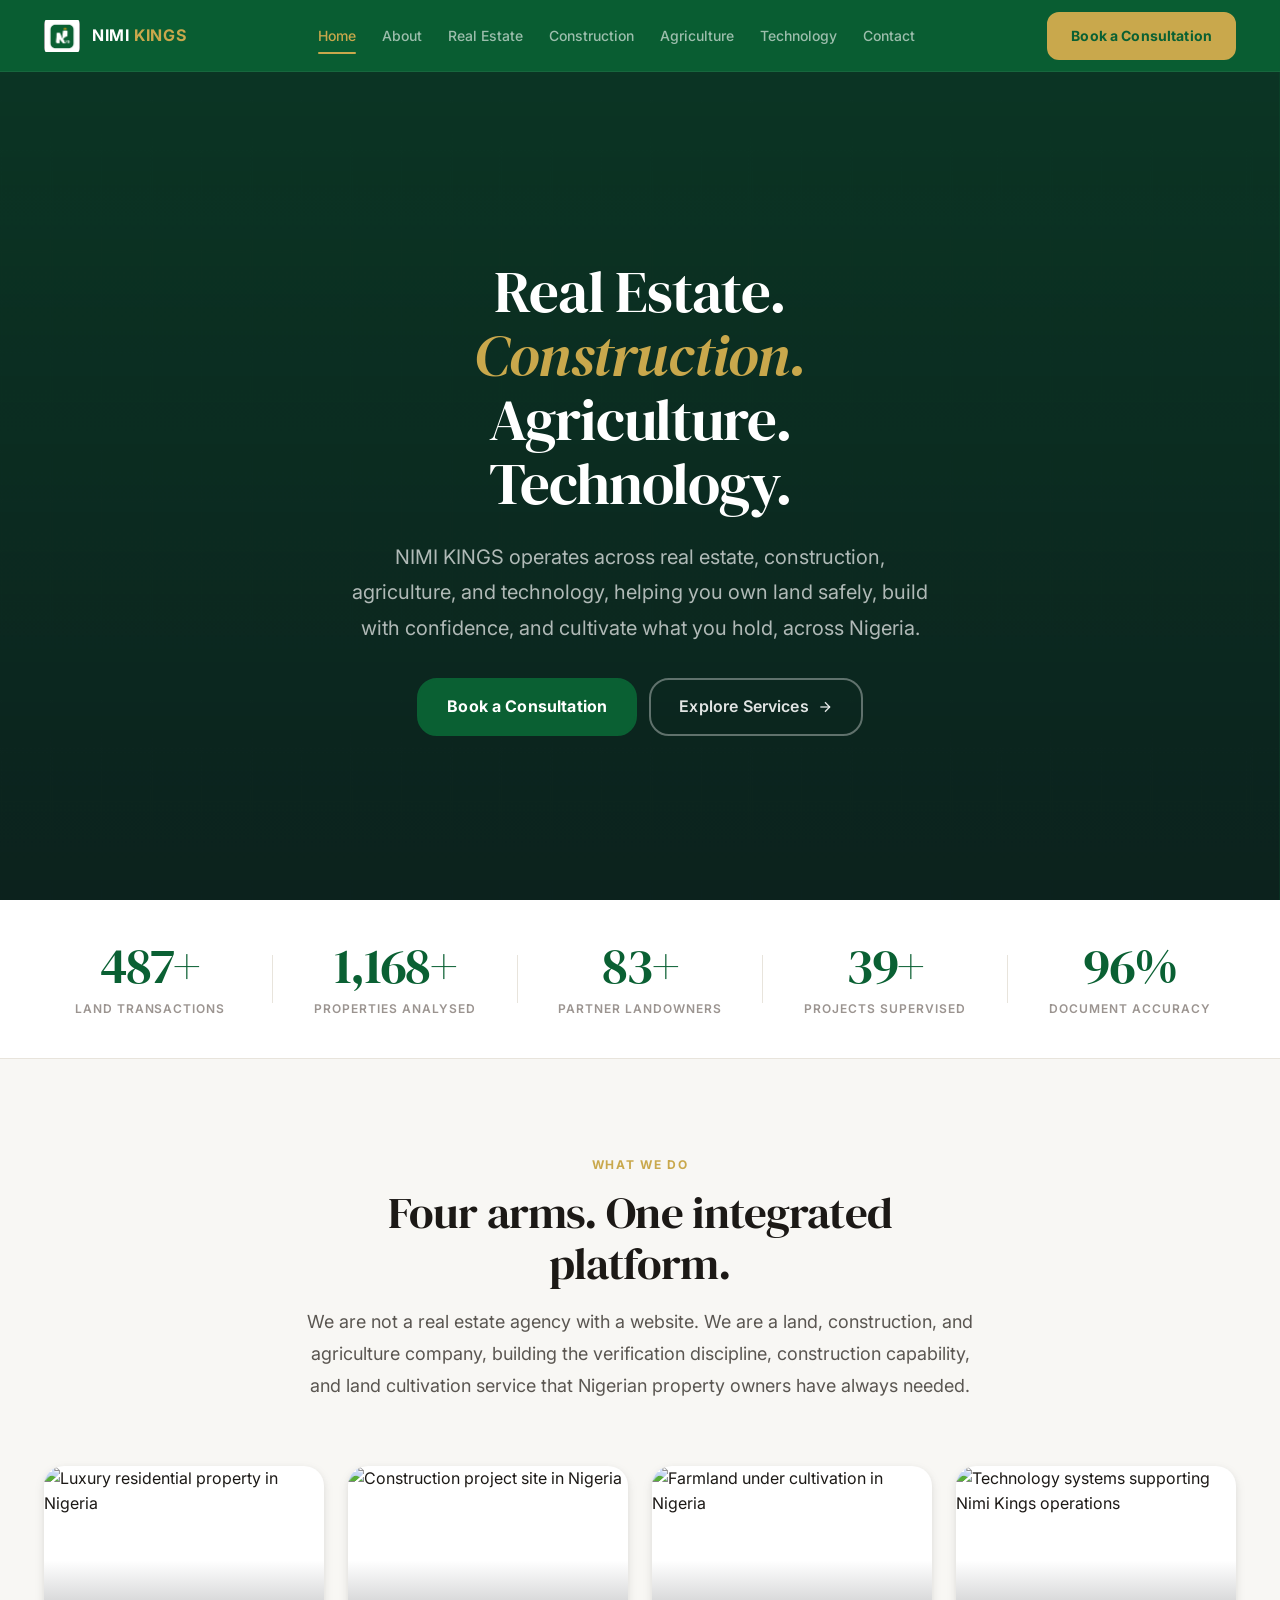
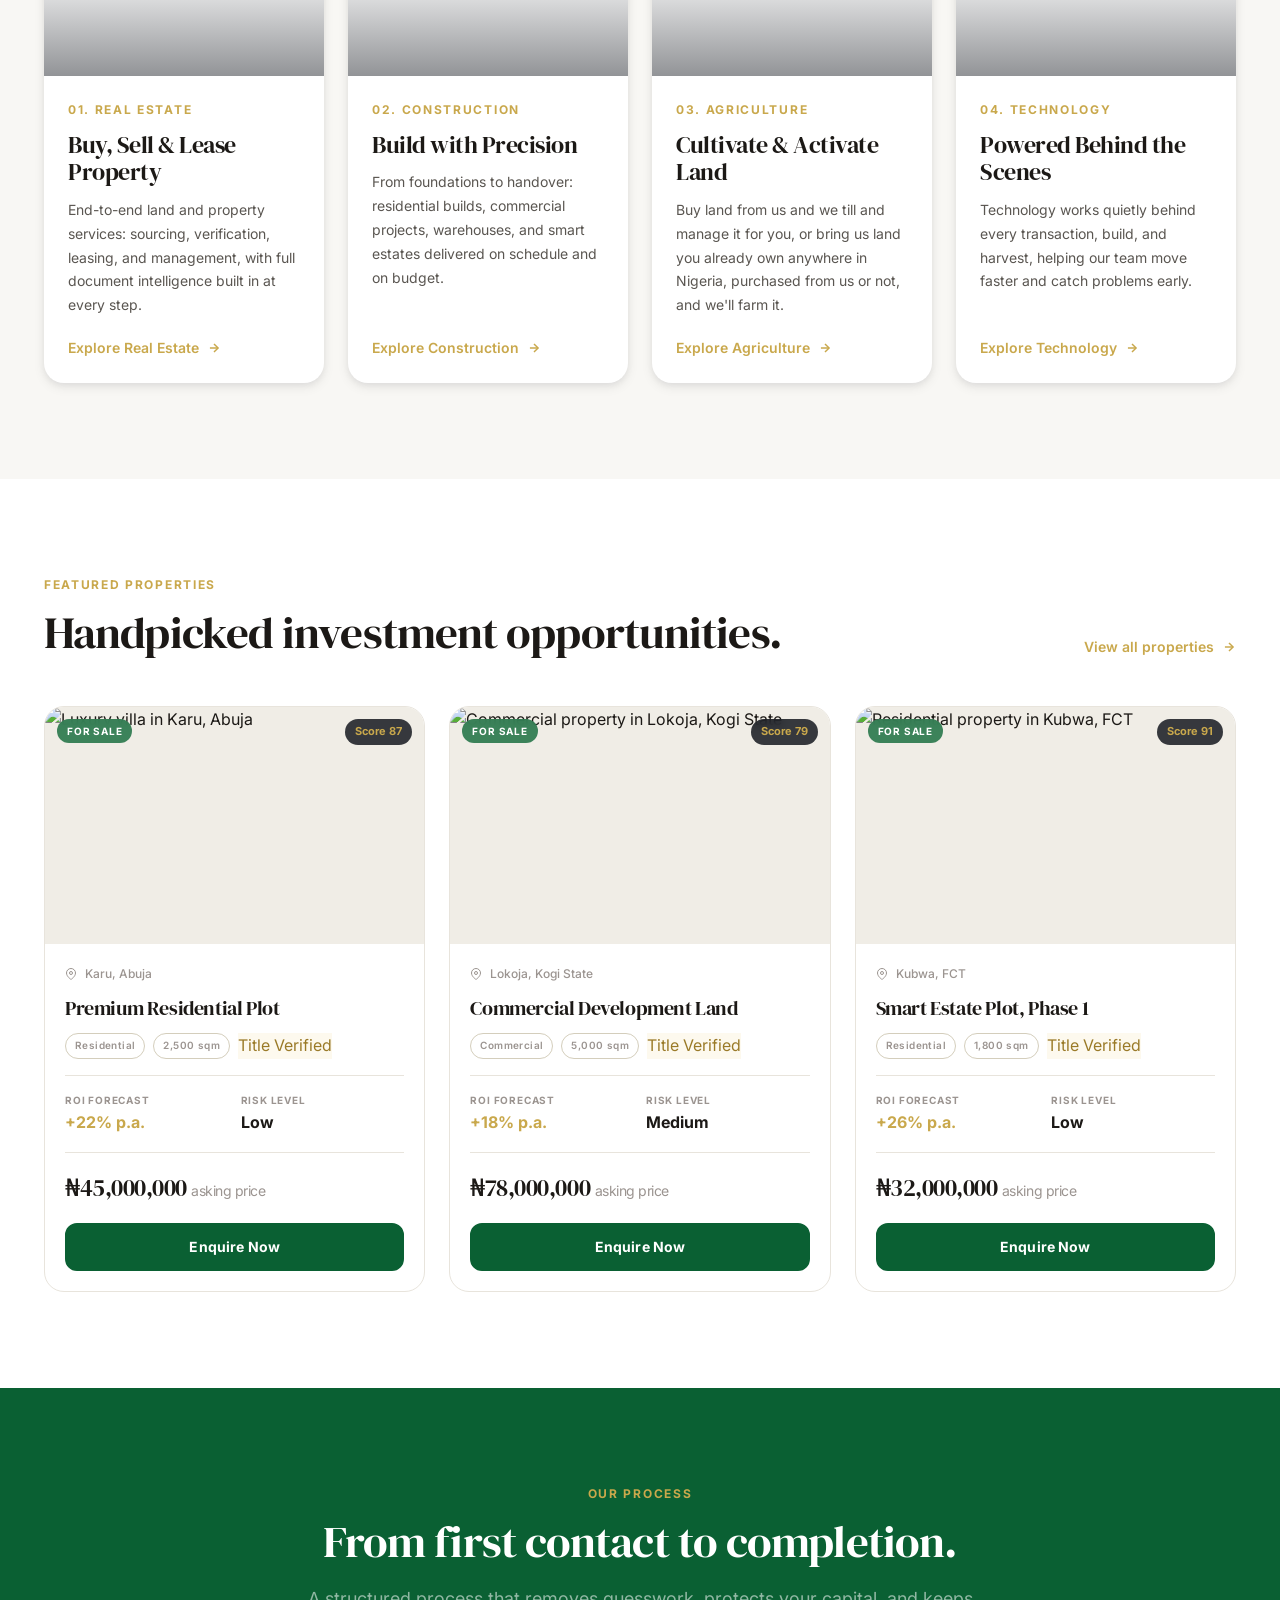
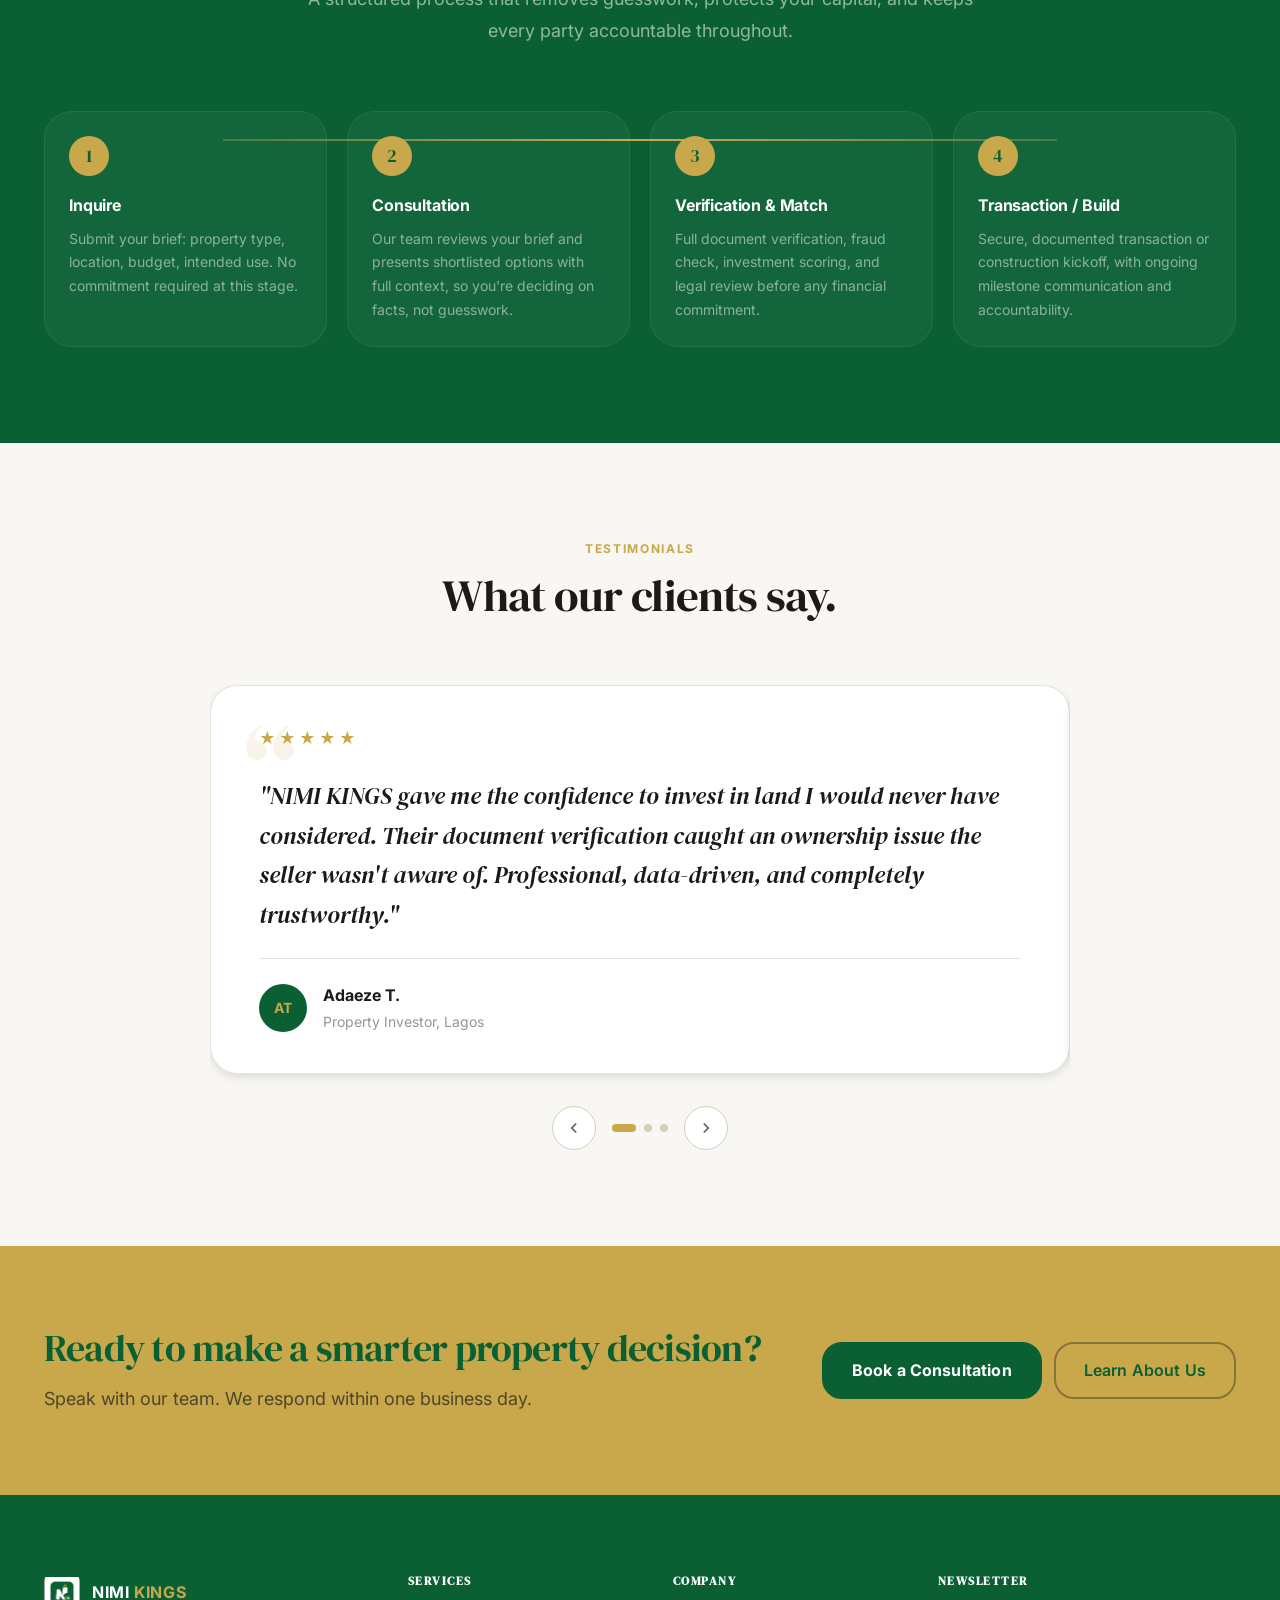
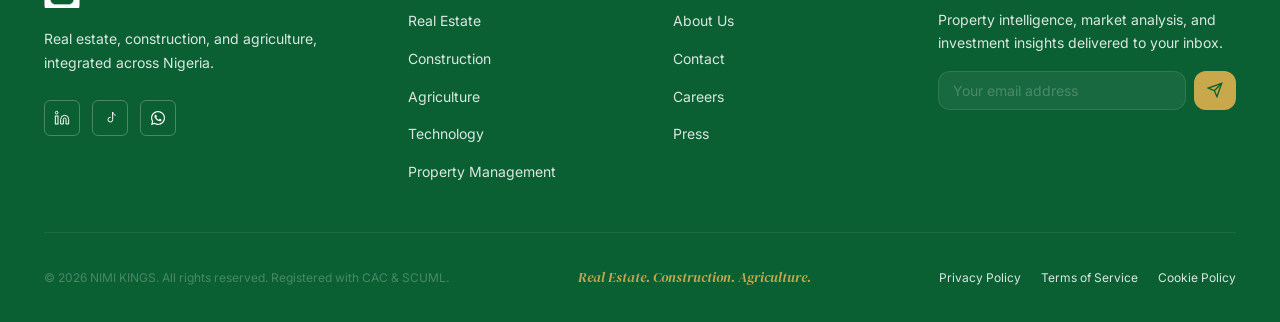
==== commit f4e48543: "new ui" ====
--- a/index.html
+++ b/index.html
@@ -456,14 +456,14 @@
           </a>
           <p class="footer-tagline">Real estate, construction, and agriculture, integrated across Nigeria.</p>
           <div class="footer-socials" aria-label="Social media links">
-            <a href="https://www.linkedin.com/in/attah-jaypaul-b8595040b" class="social-link" aria-label="LinkedIn" target="_blank" rel="noopener noreferrer">
+            <a href="https://www.linkedin.com/in/attah-johnpaul-b8595040b/" class="social-link" aria-label="LinkedIn" target="_blank" rel="noopener noreferrer">
               <svg xmlns="http://www.w3.org/2000/svg" width="16" height="16" viewBox="0 0 24 24" fill="none" stroke="currentColor" stroke-width="1.5" aria-hidden="true"><path d="M16 8a6 6 0 0 1 6 6v7h-4v-7a2 2 0 0 0-2-2 2 2 0 0 0-2 2v7h-4v-7a6 6 0 0 1 6-6z"/><rect x="2" y="9" width="4" height="12"/><circle cx="4" cy="4" r="2"/></svg>
             </a>
             <a href="https://www.tiktok.com/@nimi.kings.limite" class="social-link" aria-label="TikTok" target="_blank" rel="noopener noreferrer">
               <svg xmlns="http://www.w3.org/2000/svg" width="16" height="16" viewBox="0 0 24 24" fill="none" stroke="currentColor" stroke-width="1.5" aria-hidden="true"><path d="M16 3v11.5a3.5 3.5 0 1 1-3-3.46"/><path d="M16 3c.3 2.6 2 4.5 4.5 4.8"/></svg>
             </a>
             <a href="https://wa.me/2349049653231" class="social-link" aria-label="WhatsApp" target="_blank" rel="noopener noreferrer">
-              <svg xmlns="http://www.w3.org/2000/svg" width="16" height="16" viewBox="0 0 24 24" fill="none" stroke="currentColor" stroke-width="1.5" aria-hidden="true"><path d="M21 11.5a8.5 8.5 0 0 1-12.4 7.55L3 20l1.05-5.4A8.5 8.5 0 1 1 21 11.5z"/><path d="M8.5 10.5c.3 2.5 2.5 4.7 5 5"/></svg>
+              <svg xmlns="http://www.w3.org/2000/svg" width="16" height="16" viewBox="0 0 448 512" fill="currentColor" aria-hidden="true"><path d="M380.9 97.1C339 55.1 283.2 32 223.9 32c-122.4 0-222 99.6-222 222 0 39.1 10.2 77.3 29.6 111L0 480l117.7-30.9c32.4 17.7 68.9 27 106.1 27h.1c122.3 0 224.1-99.6 224.1-222 0-59.3-25.2-115-67.1-157zm-157 341.6c-33.2 0-65.7-8.9-94-25.7l-6.7-4-69.8 18.3L72 359.2l-4.4-7c-18.5-29.4-28.2-63.3-28.2-98.2 0-101.7 82.8-184.5 184.6-184.5 49.3 0 95.6 19.2 130.4 54.1 34.8 34.9 56.2 81.2 56.1 130.5 0 101.8-84.9 184.6-186.6 184.6zm101.2-138.2c-5.5-2.8-32.8-16.2-37.9-18-5.1-1.9-8.8-2.8-12.5 2.8-3.7 5.6-14.3 18-17.6 21.8-3.2 3.7-6.5 4.2-12 1.4-32.6-16.3-54-29.1-75.5-66-5.7-9.8 5.7-9.1 16.3-30.3 1.8-3.7.9-6.9-.5-9.7-1.4-2.8-12.5-30.1-17.1-41.2-4.5-10.8-9.1-9.3-12.5-9.5-3.2-.2-6.9-.2-10.6-.2-3.7 0-9.7 1.4-14.8 6.9-5.1 5.6-19.4 19-19.4 46.3 0 27.3 19.9 53.7 22.6 57.4 2.8 3.7 39.1 59.7 94.8 83.8 35.2 15.2 49 16.5 66.6 13.9 10.7-1.6 32.8-13.4 37.4-26.4 4.6-13 4.6-24.1 3.2-26.4-1.3-2.5-5-3.9-10.5-6.6z"/></svg>
             </a>
           </div>
         </div>
